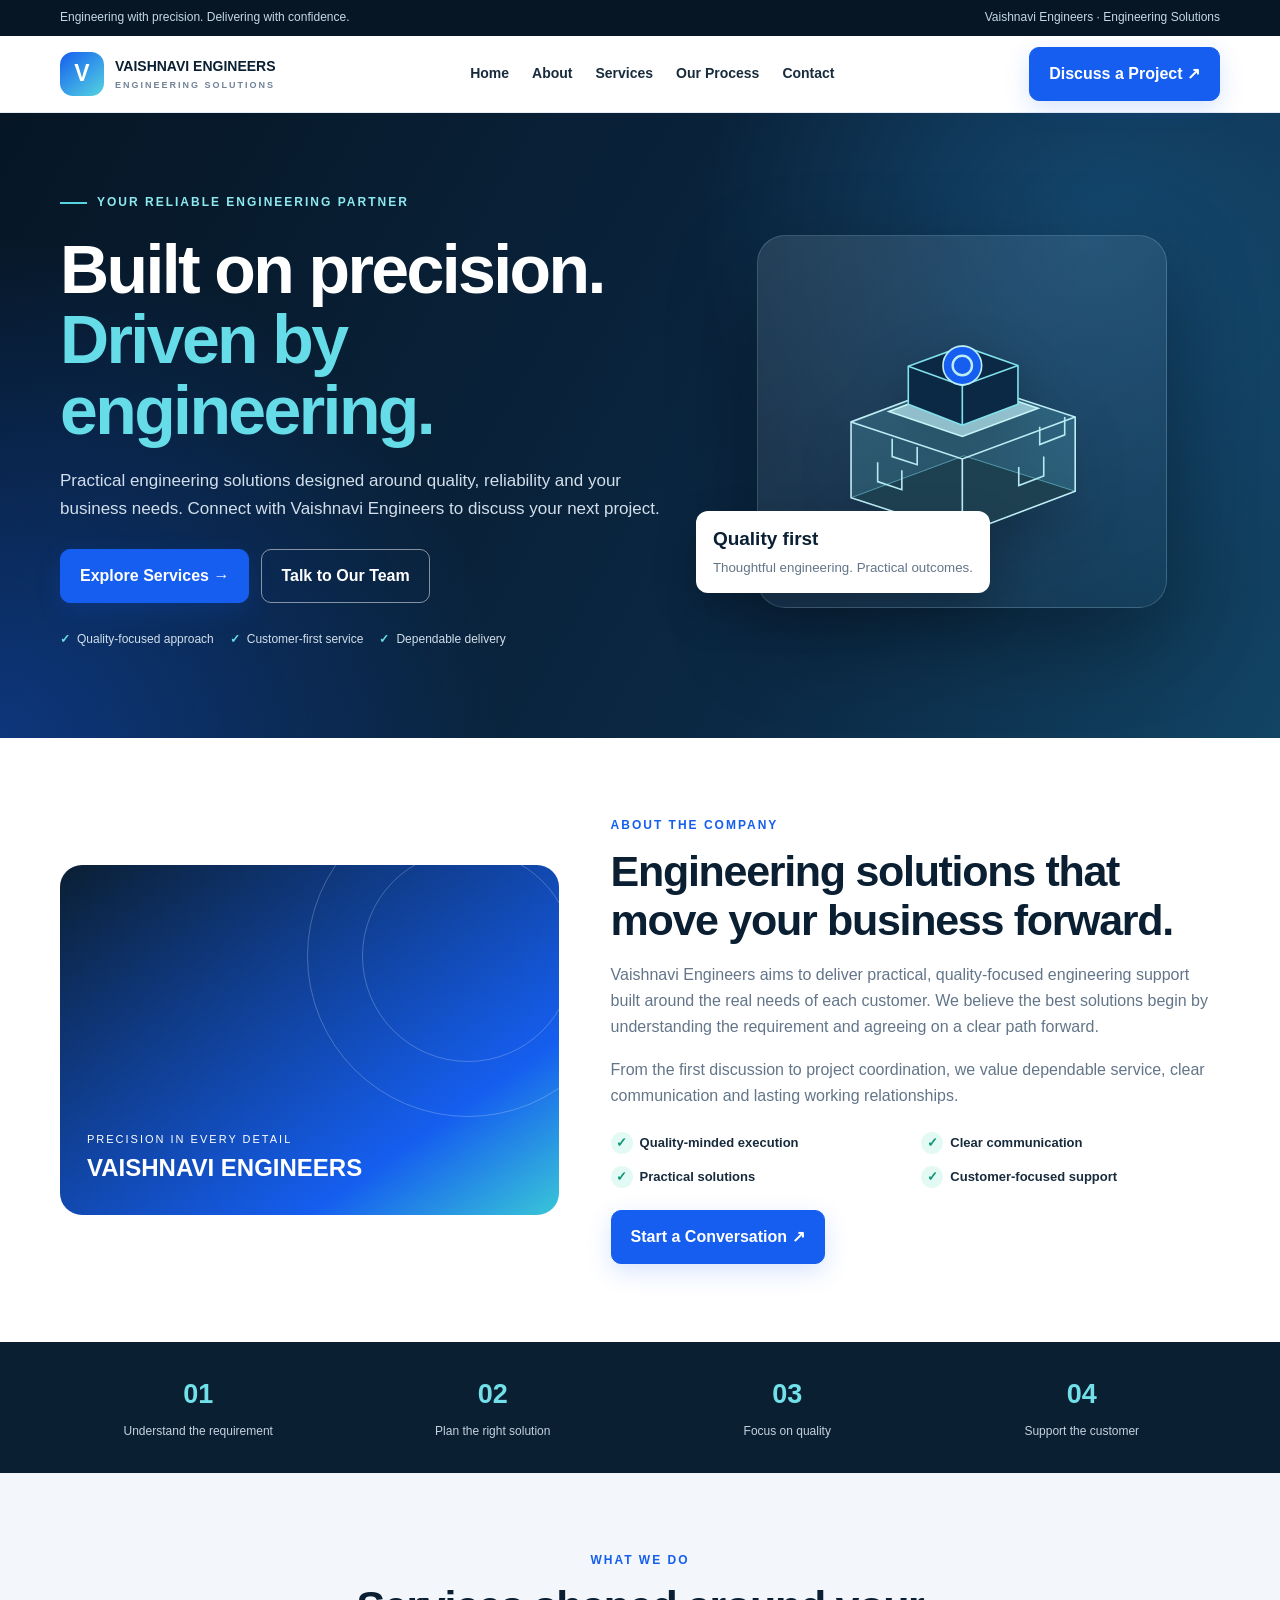
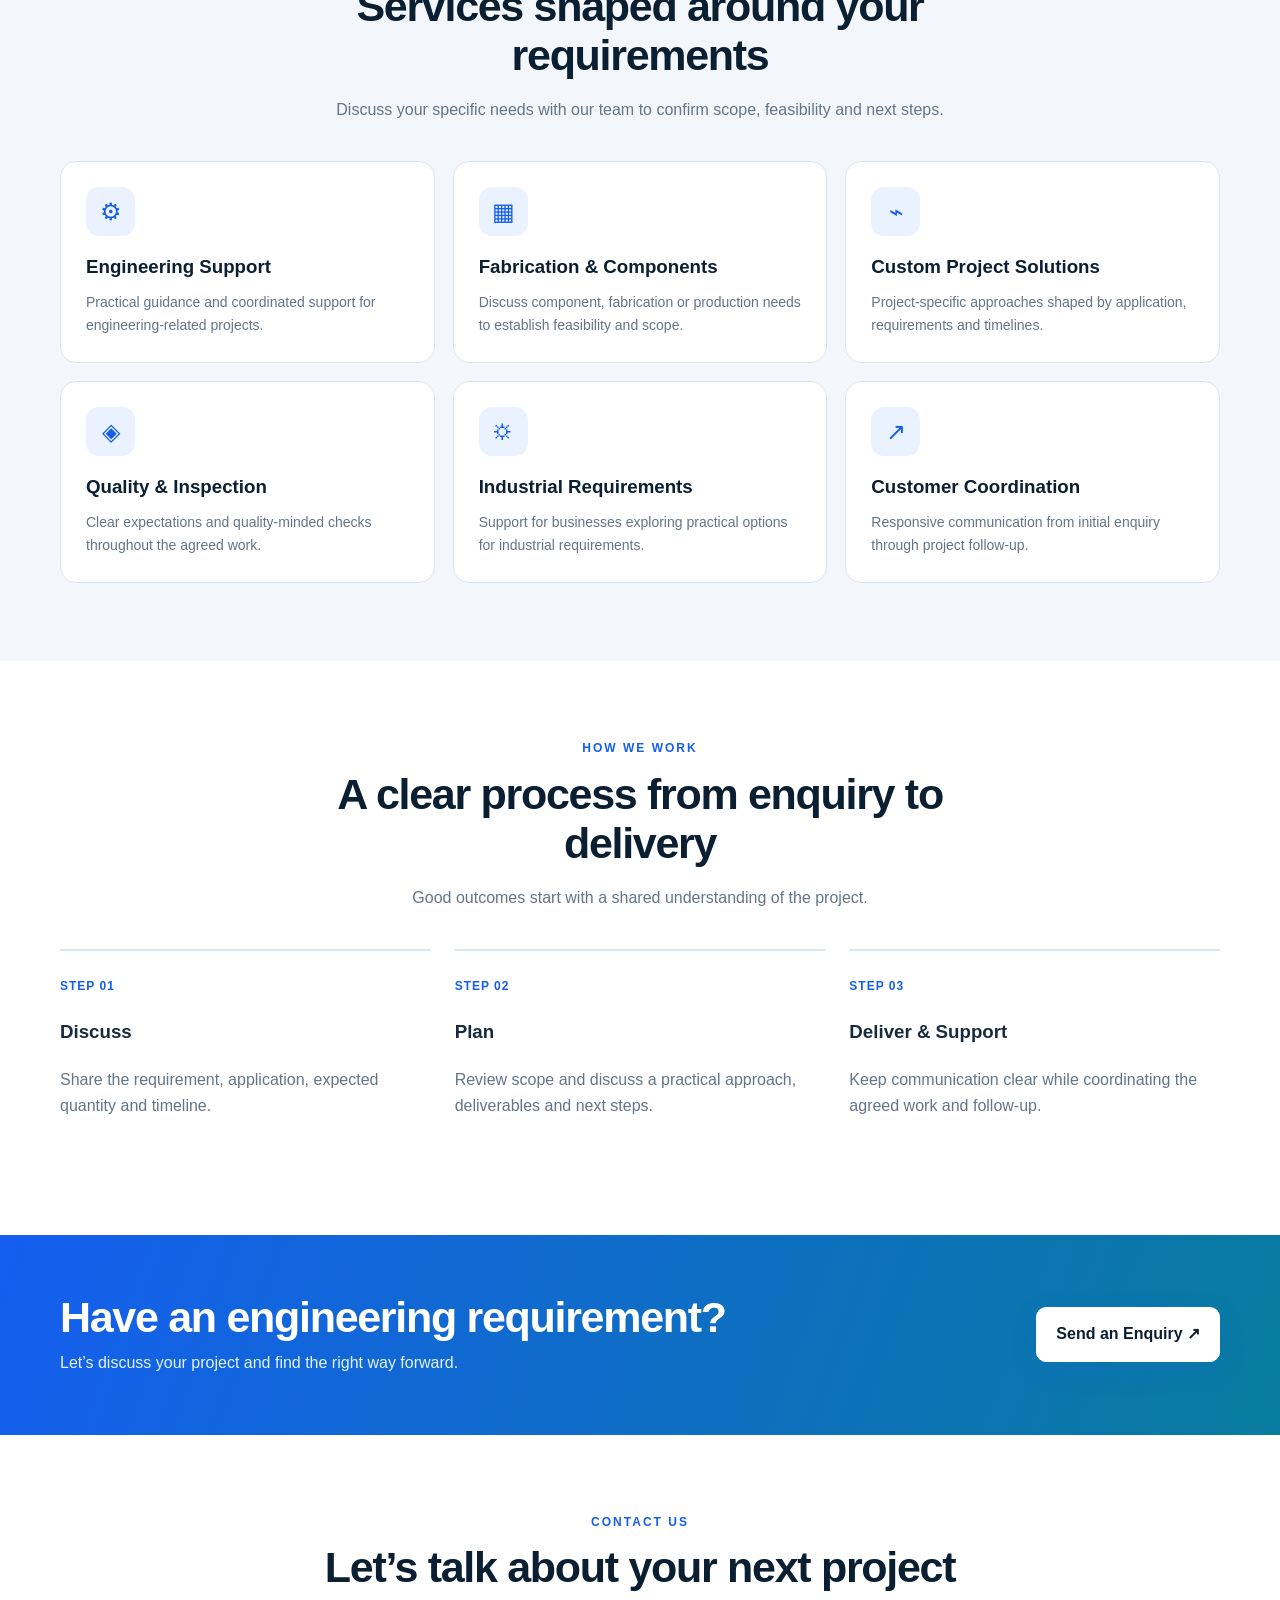
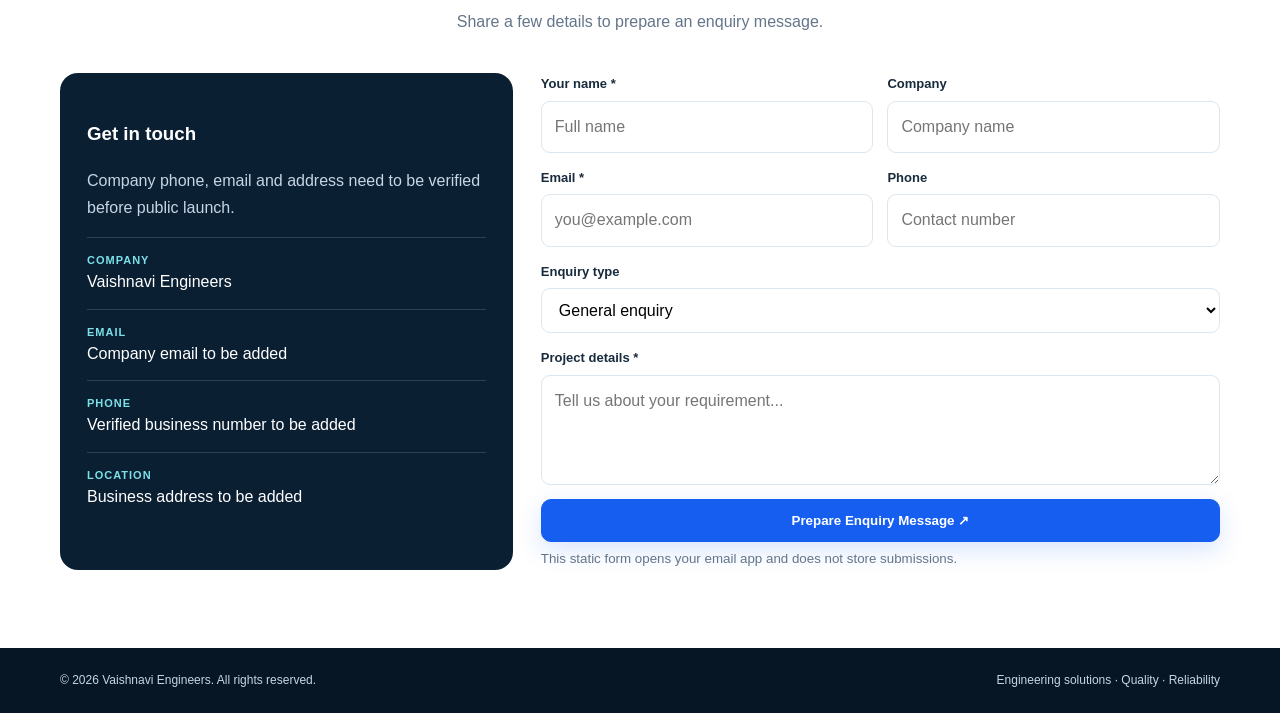
==== index.html @ c996e094 "Build responsive Vaishnavi Engineers website" ====
<!doctype html><html lang="en"><head><meta charset="utf-8"><meta name="viewport" content="width=device-width,initial-scale=1"><meta name="description" content="Vaishnavi Engineers — engineering solutions with a focus on precision, quality and reliability."><meta name="theme-color" content="#0b1f33"><title>Vaishnavi Engineers | Engineering Solutions</title><style>
:root{--navy:#0b1f33;--blue:#155eef;--cyan:#55d5e1;--ink:#182b3d;--muted:#637589;--pale:#f3f7fb;--line:#dce6ef}*{box-sizing:border-box}html{scroll-behavior:smooth}body{margin:0;font-family:Inter,Arial,sans-serif;color:var(--ink);line-height:1.65}a{text-decoration:none;color:inherit}.wrap{width:min(1160px,92%);margin:auto}.top{background:#061625;color:#c7d7e5;font-size:12px;padding:8px 0}.top .wrap,.foot .wrap{display:flex;justify-content:space-between;gap:12px;flex-wrap:wrap}.nav{position:sticky;top:0;z-index:9;background:#ffffffed;backdrop-filter:blur(12px);border-bottom:1px solid #e7edf4}.navin{height:76px;display:flex;align-items:center;justify-content:space-between;gap:18px}.brand{display:flex;align-items:center;gap:11px;font-weight:850;color:var(--navy);font-size:14px}.brand small{display:block;letter-spacing:2px;font-size:9px;color:#728396}.logo{display:grid;place-items:center;width:44px;height:44px;border-radius:13px;color:#fff;font-size:23px;background:linear-gradient(140deg,var(--blue),var(--cyan))}.links{display:flex;gap:23px;font-size:14px;font-weight:700}.links a:hover{color:var(--blue)}.btn{display:inline-flex;align-items:center;justify-content:center;padding:13px 19px;border-radius:10px;background:var(--blue);color:white;font-weight:750;border:1px solid var(--blue);box-shadow:0 8px 24px #155eef2b;cursor:pointer}.btn.ghost{background:transparent;border-color:#ffffff80;box-shadow:none}.btn.white{background:white;color:var(--navy);border-color:white}.menu{display:none;border:0;background:none;font-size:25px}.hero{color:white;background:radial-gradient(circle at 85% 20%,#1b609088,transparent 32%),radial-gradient(circle at 0 100%,#155eef66,transparent 35%),linear-gradient(120deg,#061625,#0b2844 65%,#124464);overflow:hidden}.hg{display:grid;grid-template-columns:1.08fr .92fr;gap:38px;align-items:center;padding:80px 0 88px}.ey{color:#8de8ef;font-size:12px;font-weight:850;letter-spacing:2px;text-transform:uppercase}.ey:before{content:"";display:inline-block;width:27px;height:2px;background:var(--cyan);vertical-align:middle;margin-right:10px}h1{font-size:clamp(40px,5.4vw,68px);line-height:1.04;letter-spacing:-2.6px;margin:21px 0}.hero h1 span{color:#65dce7}.hero p{font-size:17px;color:#d2dfeb;max-width:600px}.actions{display:flex;gap:12px;flex-wrap:wrap;margin-top:26px}.proof{display:flex;gap:16px;flex-wrap:wrap;color:#d2dfeb;font-size:12px;margin-top:27px}.proof span:before{content:"✓";color:#67e1e8;margin-right:7px;font-weight:900}.visual{min-height:365px;display:grid;place-items:center;position:relative}.machine{width:min(410px,100%);aspect-ratio:1.1;border:1px solid #b6e7f333;border-radius:28px;background:linear-gradient(145deg,#ffffff1c,#ffffff05);display:grid;place-items:center;box-shadow:0 30px 90px #0005}.machine svg{width:83%;filter:drop-shadow(0 18px 25px #0004)}.float{position:absolute;bottom:15px;left:-8px;background:white;color:var(--navy);padding:12px 17px;border-radius:12px;box-shadow:0 18px 45px #0003}.float b{font-size:19px;display:block}.float small{color:var(--muted)}.sec{padding:78px 0}.alt{background:var(--pale)}.head{max-width:720px;text-align:center;margin:0 auto 38px}.k{color:var(--blue);font-size:12px;letter-spacing:2px;text-transform:uppercase;font-weight:850}h2{font-size:clamp(29px,4vw,43px);line-height:1.15;letter-spacing:-1.3px;color:var(--navy);margin:11px 0}.muted,.head p{color:var(--muted)}.about{display:grid;grid-template-columns:.9fr 1.1fr;gap:52px;align-items:center}.panel{min-height:350px;border-radius:22px;background:linear-gradient(145deg,#0b1f33,#155eef 75%,#39c6d8);padding:27px;position:relative;overflow:hidden;color:white;display:flex;align-items:end}.panel:before,.panel:after{content:"";position:absolute;border:1px solid #ffffff3b;border-radius:50%;width:320px;height:320px;right:-70px;top:-70px}.panel:after{width:210px;height:210px;right:-15px;top:-15px}.panel div{position:relative;z-index:1;font-size:11px;letter-spacing:2px}.panel strong{display:block;font-size:24px;letter-spacing:0}.checks{display:grid;grid-template-columns:1fr 1fr;gap:12px;margin:22px 0}.checks span{font-size:13px;font-weight:750}.checks span:before{content:"✓";color:#0d9475;background:#e3f9f4;border-radius:50%;display:inline-grid;place-items:center;width:22px;height:22px;margin-right:7px}.stats{background:var(--navy);color:white;padding:30px 0}.statgrid{display:grid;grid-template-columns:repeat(4,1fr);gap:18px;text-align:center}.stat strong{display:block;font-size:27px;color:#72e0e8}.stat span{font-size:12px;color:#c3d2df}.cards{display:grid;grid-template-columns:repeat(3,1fr);gap:18px}.card{padding:25px;background:white;border:1px solid var(--line);border-radius:16px;transition:.2s}.card:hover{transform:translateY(-4px);box-shadow:0 18px 45px #0b1f3310;border-color:#b7d3f8}.icon{width:49px;height:49px;border-radius:13px;background:#eaf2ff;color:var(--blue);display:grid;place-items:center;font-size:24px;margin-bottom:16px}.card h3{color:var(--navy);margin:0 0 8px}.card p{color:var(--muted);font-size:14px;margin:0}.steps{display:grid;grid-template-columns:repeat(3,1fr);gap:24px}.step{padding:21px 0;border-top:2px solid var(--line)}.step b{color:var(--blue);font-size:12px;letter-spacing:1px}.cta{padding:58px 0;background:linear-gradient(110deg,#155eef,#087c9e);color:white}.ctain{display:flex;justify-content:space-between;align-items:center;gap:25px}.ctain h2{color:white;margin:0 0 8px}.ctain p{color:#e0f3ff;margin:0}.contact{display:grid;grid-template-columns:.8fr 1.2fr;gap:28px}.cb{background:var(--navy);color:white;border-radius:18px;padding:27px}.cb p{color:#c6d5e4}.ci{padding:13px 0;border-top:1px solid #ffffff24}.ci b{display:block;color:#7be1e9;font-size:11px;letter-spacing:1px}.form{display:grid;grid-template-columns:1fr 1fr;gap:14px}.field{display:flex;flex-direction:column;gap:6px}.full{grid-column:1/-1}label{font-size:13px;font-weight:750}input,textarea,select{font:inherit;width:100%;padding:12px 13px;border:1px solid var(--line);border-radius:9px;background:white}textarea{min-height:110px;resize:vertical}.foot{background:#061625;color:#c6d5e4;padding:23px 0;font-size:12px}@media(max-width:850px){.links{gap:12px}.navcta{display:none}.hg{grid-template-columns:1fr;gap:10px;padding:60px 0}.visual{min-height:315px}.about,.contact{grid-template-columns:1fr;gap:27px}.cards{grid-template-columns:1fr 1fr}.ctain{align-items:flex-start;flex-direction:column}}@media(max-width:600px){.top .wrap{justify-content:center}.navin{height:68px}.menu{display:block}.links{display:none;position:absolute;top:68px;left:0;right:0;background:white;padding:18px 5%;flex-direction:column;align-items:flex-start;border-bottom:1px solid var(--line)}.links.open{display:flex}.hero h1{letter-spacing:-1.6px}.hero p{font-size:15px}.visual{min-height:275px}.machine{max-width:310px}.float{bottom:0;left:0}.sec{padding:55px 0}.cards,.steps{grid-template-columns:1fr}.statgrid{grid-template-columns:1fr 1fr;row-gap:21px}.checks{grid-template-columns:1fr}.form{grid-template-columns:1fr}.full{grid-column:auto}.panel{min-height:270px}.foot .wrap{flex-direction:column}}
</style></head><body><div class="top"><div class="wrap"><span>Engineering with precision. Delivering with confidence.</span><span>Vaishnavi Engineers · Engineering Solutions</span></div></div><header class="nav"><div class="wrap navin"><a class="brand" href="#home"><span class="logo">V</span><span>VAISHNAVI ENGINEERS<small>ENGINEERING SOLUTIONS</small></span></a><button class="menu" id="menu" aria-label="Open menu">☰</button><nav class="links" id="links"><a href="#home">Home</a><a href="#about">About</a><a href="#services">Services</a><a href="#process">Our Process</a><a href="#contact">Contact</a></nav><a class="btn navcta" href="#contact">Discuss a Project ↗</a></div></header><main><section class="hero" id="home"><div class="wrap hg"><div><div class="ey">Your reliable engineering partner</div><h1>Built on precision.<br><span>Driven by engineering.</span></h1><p>Practical engineering solutions designed around quality, reliability and your business needs. Connect with Vaishnavi Engineers to discuss your next project.</p><div class="actions"><a class="btn" href="#services">Explore Services →</a><a class="btn ghost" href="#contact">Talk to Our Team</a></div><div class="proof"><span>Quality-focused approach</span><span>Customer-first service</span><span>Dependable delivery</span></div></div><div class="visual"><div class="machine"><svg viewBox="0 0 420 360" fill="none" xmlns="http://www.w3.org/2000/svg"><defs><linearGradient id="g" x1="50" y1="20" x2="350" y2="330"><stop stop-color="#78E7F0"/><stop offset="1" stop-color="#155EEF"/></linearGradient></defs><path d="M72 275 210 320 350 267 212 223 72 275Z" fill="#0A1C2F" stroke="#7EDBEA" stroke-opacity=".65"/><path d="M72 275v-94l138-52 140 46v92l-140 53-138-45Z" fill="url(#g)" fill-opacity=".18" stroke="#BDECF4" stroke-width="2"/><path d="m72 181 138 46 140-52M210 227v93" stroke="#BDECF4" stroke-width="2"/><path d="m119 168 91 31 94-35-92-31-93 35Z" fill="#BDECF4" fill-opacity=".7" stroke="#C7F4F7" stroke-width="2"/><path d="M143 159v-47l68-25 68 24v48l-69 26-67-26Z" fill="#0B2944" stroke="#80E2EC" stroke-width="2"/><path d="m143 112 67 24 69-25M210 136v49" stroke="#80E2EC" stroke-width="2"/><circle cx="210" cy="111" r="24" fill="#155EEF" stroke="#BDECF4" stroke-width="2"/><circle cx="210" cy="111" r="12" stroke="#BDECF4" stroke-width="3"/><path d="M105 231v24l30 10v-24m-12-39v22l31 10v-22m126 25v23l31-12v-24m-5-37v22l31-12v-22" stroke="#B5EAF1" stroke-width="2"/></svg></div><div class="float"><b>Quality first</b><small>Thoughtful engineering. Practical outcomes.</small></div></div></div></section><section class="sec" id="about"><div class="wrap about"><div class="panel"><div>PRECISION IN EVERY DETAIL<strong>VAISHNAVI ENGINEERS</strong></div></div><div><div class="k">About the company</div><h2>Engineering solutions that move your business forward.</h2><p class="muted">Vaishnavi Engineers aims to deliver practical, quality-focused engineering support built around the real needs of each customer. We believe the best solutions begin by understanding the requirement and agreeing on a clear path forward.</p><p class="muted">From the first discussion to project coordination, we value dependable service, clear communication and lasting working relationships.</p><div class="checks"><span>Quality-minded execution</span><span>Clear communication</span><span>Practical solutions</span><span>Customer-focused support</span></div><a class="btn" href="#contact">Start a Conversation ↗</a></div></div></section><section class="stats"><div class="wrap statgrid"><div class="stat"><strong>01</strong><span>Understand the requirement</span></div><div class="stat"><strong>02</strong><span>Plan the right solution</span></div><div class="stat"><strong>03</strong><span>Focus on quality</span></div><div class="stat"><strong>04</strong><span>Support the customer</span></div></div></section><section class="sec alt" id="services"><div class="wrap"><div class="head"><div class="k">What we do</div><h2>Services shaped around your requirements</h2><p>Discuss your specific needs with our team to confirm scope, feasibility and next steps.</p></div><div class="cards"><article class="card"><div class="icon">⚙</div><h3>Engineering Support</h3><p>Practical guidance and coordinated support for engineering-related projects.</p></article><article class="card"><div class="icon">▦</div><h3>Fabrication & Components</h3><p>Discuss component, fabrication or production needs to establish feasibility and scope.</p></article><article class="card"><div class="icon">⌁</div><h3>Custom Project Solutions</h3><p>Project-specific approaches shaped by application, requirements and timelines.</p></article><article class="card"><div class="icon">◈</div><h3>Quality & Inspection</h3><p>Clear expectations and quality-minded checks throughout the agreed work.</p></article><article class="card"><div class="icon">⛭</div><h3>Industrial Requirements</h3><p>Support for businesses exploring practical options for industrial requirements.</p></article><article class="card"><div class="icon">↗</div><h3>Customer Coordination</h3><p>Responsive communication from initial enquiry through project follow-up.</p></article></div></div></section><section class="sec" id="process"><div class="wrap"><div class="head"><div class="k">How we work</div><h2>A clear process from enquiry to delivery</h2><p class="muted">Good outcomes start with a shared understanding of the project.</p></div><div class="steps"><div class="step"><b>STEP 01</b><h3>Discuss</h3><p class="muted">Share the requirement, application, expected quantity and timeline.</p></div><div class="step"><b>STEP 02</b><h3>Plan</h3><p class="muted">Review scope and discuss a practical approach, deliverables and next steps.</p></div><div class="step"><b>STEP 03</b><h3>Deliver & Support</h3><p class="muted">Keep communication clear while coordinating the agreed work and follow-up.</p></div></div></div></section><section class="cta"><div class="wrap ctain"><div><h2>Have an engineering requirement?</h2><p>Let’s discuss your project and find the right way forward.</p></div><a class="btn white" href="#contact">Send an Enquiry ↗</a></div></section><section class="sec" id="contact"><div class="wrap"><div class="head"><div class="k">Contact us</div><h2>Let’s talk about your next project</h2><p>Share a few details to prepare an enquiry message.</p></div><div class="contact"><div class="cb"><h3>Get in touch</h3><p>Company phone, email and address need to be verified before public launch.</p><div class="ci"><b>COMPANY</b>Vaishnavi Engineers</div><div class="ci"><b>EMAIL</b>Company email to be added</div><div class="ci"><b>PHONE</b>Verified business number to be added</div><div class="ci"><b>LOCATION</b>Business address to be added</div></div><form class="form" id="form"><div class="field"><label for="name">Your name *</label><input id="name" name="name" required placeholder="Full name"></div><div class="field"><label for="company">Company</label><input id="company" name="company" placeholder="Company name"></div><div class="field"><label for="email">Email *</label><input id="email" name="email" type="email" required placeholder="you@example.com"></div><div class="field"><label for="phone">Phone</label><input id="phone" name="phone" type="tel" placeholder="Contact number"></div><div class="field full"><label for="service">Enquiry type</label><select id="service" name="service"><option>General enquiry</option><option>Engineering support</option><option>Fabrication or components</option><option>Custom project</option><option>Other requirement</option></select></div><div class="field full"><label for="message">Project details *</label><textarea id="message" name="message" required placeholder="Tell us about your requirement..."></textarea></div><div class="field full"><button class="btn" type="submit">Prepare Enquiry Message ↗</button><small class="muted">This static form opens your email app and does not store submissions.</small></div></form></div></div></section></main><footer class="foot"><div class="wrap"><span>© <span id="year"></span> Vaishnavi Engineers. All rights reserved.</span><span>Engineering solutions · Quality · Reliability</span></div></footer><script>const m=document.getElementById('menu'),l=document.getElementById('links');m.onclick=()=>l.classList.toggle('open');l.querySelectorAll('a').forEach(a=>a.onclick=()=>l.classList.remove('open'));document.getElementById('year').textContent=new Date().getFullYear();document.getElementById('form').onsubmit=e=>{e.preventDefault();const d=new FormData(e.target),s=encodeURIComponent('Website enquiry - Vaishnavi Engineers'),b=encodeURIComponent('Name: '+d.get('name')+'\nCompany: '+(d.get('company')||'Not provided')+'\nEmail: '+d.get('email')+'\nPhone: '+(d.get('phone')||'Not provided')+'\nEnquiry: '+d.get('service')+'\n\nDetails:\n'+d.get('message'));location.href='mailto:?subject='+s+'&body='+b};</script></body></html>
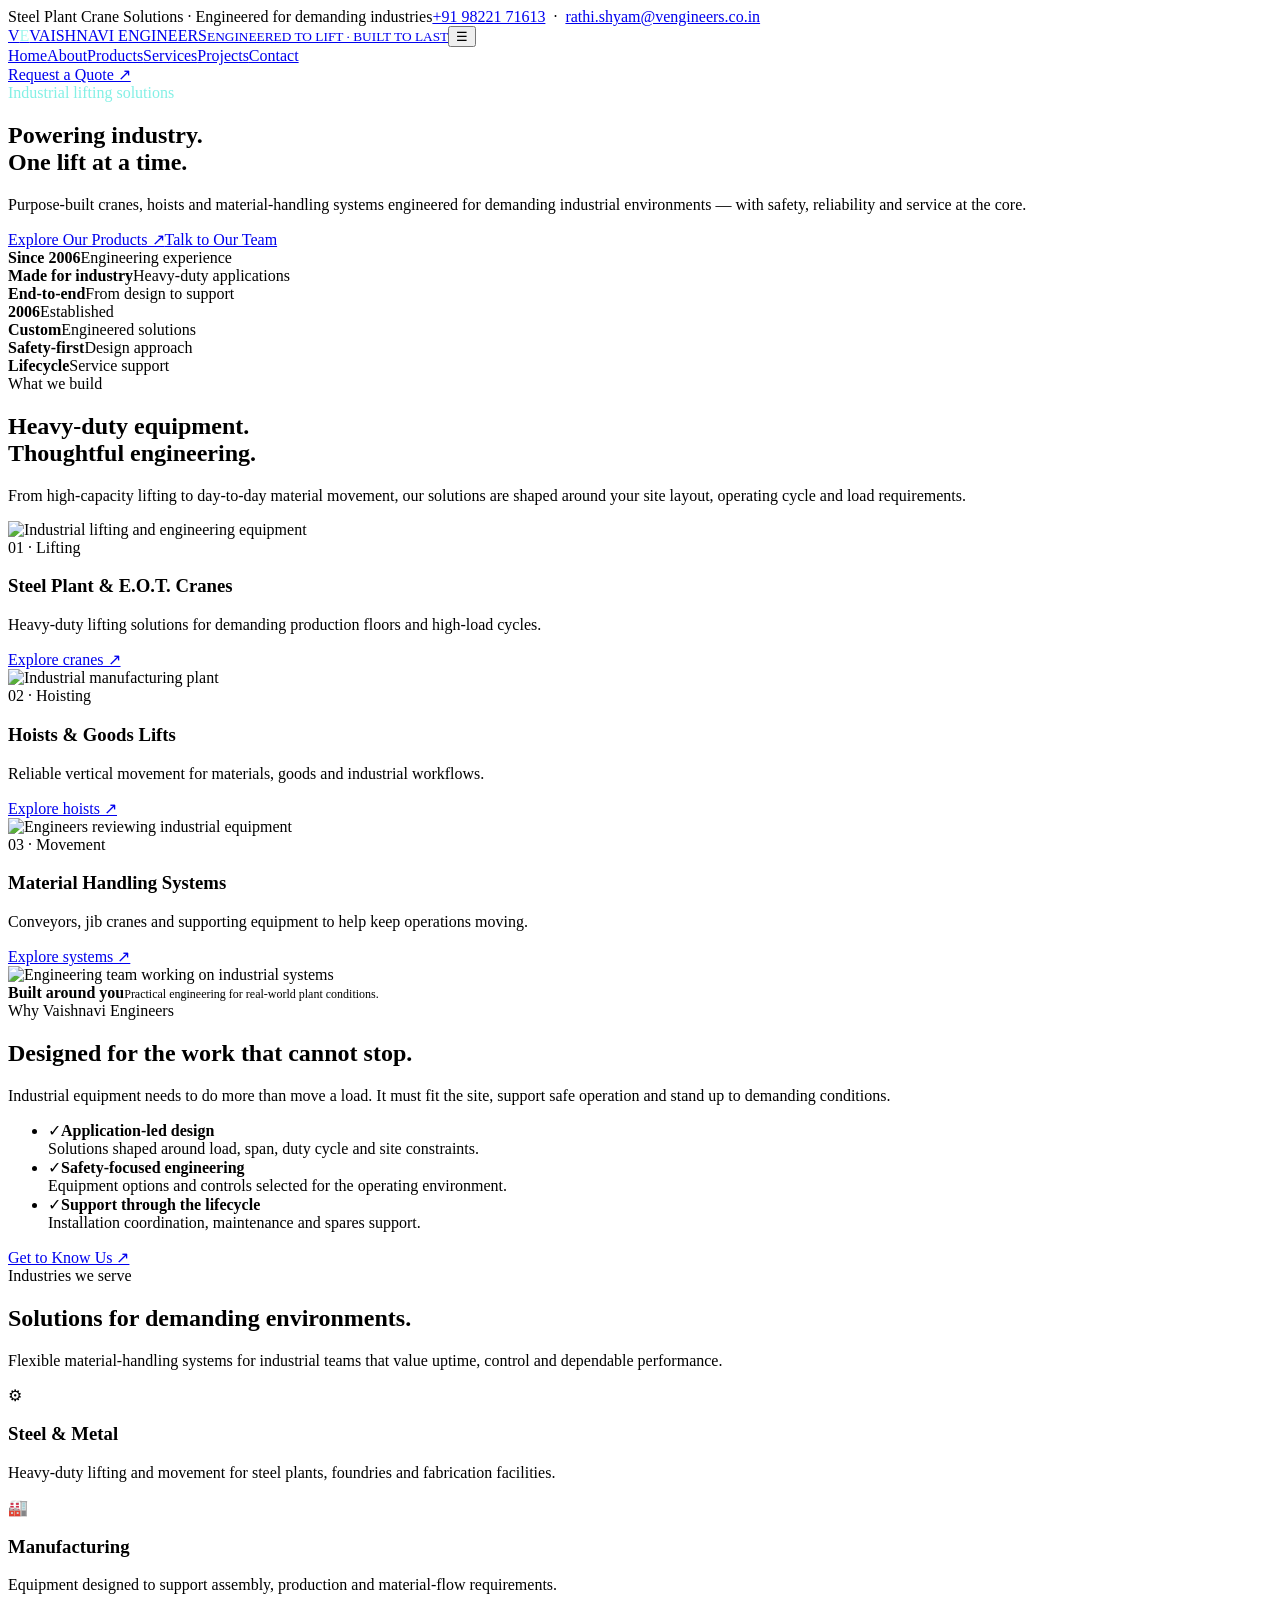
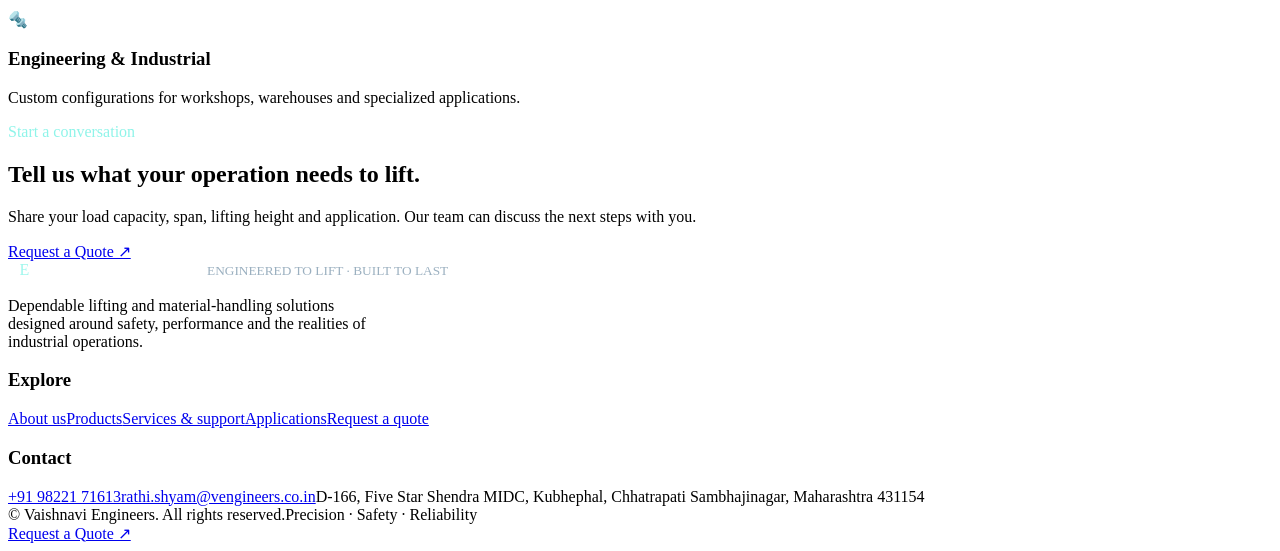
==== commit f00f56ff: "Build responsive static multi-page Vaishnavi Engineers website" ====
--- a/index.html
+++ b/index.html
@@ -1,3 +1 @@
-<!doctype html><html lang="en"><head><meta charset="utf-8"><meta name="viewport" content="width=device-width,initial-scale=1"><meta name="description" content="Vaishnavi Engineers — engineering solutions with a focus on precision, quality and reliability."><meta name="theme-color" content="#0b1f33"><title>Vaishnavi Engineers | Engineering Solutions</title><style>
-:root{--navy:#0b1f33;--blue:#155eef;--cyan:#55d5e1;--ink:#182b3d;--muted:#637589;--pale:#f3f7fb;--line:#dce6ef}*{box-sizing:border-box}html{scroll-behavior:smooth}body{margin:0;font-family:Inter,Arial,sans-serif;color:var(--ink);line-height:1.65}a{text-decoration:none;color:inherit}.wrap{width:min(1160px,92%);margin:auto}.top{background:#061625;color:#c7d7e5;font-size:12px;padding:8px 0}.top .wrap,.foot .wrap{display:flex;justify-content:space-between;gap:12px;flex-wrap:wrap}.nav{position:sticky;top:0;z-index:9;background:#ffffffed;backdrop-filter:blur(12px);border-bottom:1px solid #e7edf4}.navin{height:76px;display:flex;align-items:center;justify-content:space-between;gap:18px}.brand{display:flex;align-items:center;gap:11px;font-weight:850;color:var(--navy);font-size:14px}.brand small{display:block;letter-spacing:2px;font-size:9px;color:#728396}.logo{display:grid;place-items:center;width:44px;height:44px;border-radius:13px;color:#fff;font-size:23px;background:linear-gradient(140deg,var(--blue),var(--cyan))}.links{display:flex;gap:23px;font-size:14px;font-weight:700}.links a:hover{color:var(--blue)}.btn{display:inline-flex;align-items:center;justify-content:center;padding:13px 19px;border-radius:10px;background:var(--blue);color:white;font-weight:750;border:1px solid var(--blue);box-shadow:0 8px 24px #155eef2b;cursor:pointer}.btn.ghost{background:transparent;border-color:#ffffff80;box-shadow:none}.btn.white{background:white;color:var(--navy);border-color:white}.menu{display:none;border:0;background:none;font-size:25px}.hero{color:white;background:radial-gradient(circle at 85% 20%,#1b609088,transparent 32%),radial-gradient(circle at 0 100%,#155eef66,transparent 35%),linear-gradient(120deg,#061625,#0b2844 65%,#124464);overflow:hidden}.hg{display:grid;grid-template-columns:1.08fr .92fr;gap:38px;align-items:center;padding:80px 0 88px}.ey{color:#8de8ef;font-size:12px;font-weight:850;letter-spacing:2px;text-transform:uppercase}.ey:before{content:"";display:inline-block;width:27px;height:2px;background:var(--cyan);vertical-align:middle;margin-right:10px}h1{font-size:clamp(40px,5.4vw,68px);line-height:1.04;letter-spacing:-2.6px;margin:21px 0}.hero h1 span{color:#65dce7}.hero p{font-size:17px;color:#d2dfeb;max-width:600px}.actions{display:flex;gap:12px;flex-wrap:wrap;margin-top:26px}.proof{display:flex;gap:16px;flex-wrap:wrap;color:#d2dfeb;font-size:12px;margin-top:27px}.proof span:before{content:"✓";color:#67e1e8;margin-right:7px;font-weight:900}.visual{min-height:365px;display:grid;place-items:center;position:relative}.machine{width:min(410px,100%);aspect-ratio:1.1;border:1px solid #b6e7f333;border-radius:28px;background:linear-gradient(145deg,#ffffff1c,#ffffff05);display:grid;place-items:center;box-shadow:0 30px 90px #0005}.machine svg{width:83%;filter:drop-shadow(0 18px 25px #0004)}.float{position:absolute;bottom:15px;left:-8px;background:white;color:var(--navy);padding:12px 17px;border-radius:12px;box-shadow:0 18px 45px #0003}.float b{font-size:19px;display:block}.float small{color:var(--muted)}.sec{padding:78px 0}.alt{background:var(--pale)}.head{max-width:720px;text-align:center;margin:0 auto 38px}.k{color:var(--blue);font-size:12px;letter-spacing:2px;text-transform:uppercase;font-weight:850}h2{font-size:clamp(29px,4vw,43px);line-height:1.15;letter-spacing:-1.3px;color:var(--navy);margin:11px 0}.muted,.head p{color:var(--muted)}.about{display:grid;grid-template-columns:.9fr 1.1fr;gap:52px;align-items:center}.panel{min-height:350px;border-radius:22px;background:linear-gradient(145deg,#0b1f33,#155eef 75%,#39c6d8);padding:27px;position:relative;overflow:hidden;color:white;display:flex;align-items:end}.panel:before,.panel:after{content:"";position:absolute;border:1px solid #ffffff3b;border-radius:50%;width:320px;height:320px;right:-70px;top:-70px}.panel:after{width:210px;height:210px;right:-15px;top:-15px}.panel div{position:relative;z-index:1;font-size:11px;letter-spacing:2px}.panel strong{display:block;font-size:24px;letter-spacing:0}.checks{display:grid;grid-template-columns:1fr 1fr;gap:12px;margin:22px 0}.checks span{font-size:13px;font-weight:750}.checks span:before{content:"✓";color:#0d9475;background:#e3f9f4;border-radius:50%;display:inline-grid;place-items:center;width:22px;height:22px;margin-right:7px}.stats{background:var(--navy);color:white;padding:30px 0}.statgrid{display:grid;grid-template-columns:repeat(4,1fr);gap:18px;text-align:center}.stat strong{display:block;font-size:27px;color:#72e0e8}.stat span{font-size:12px;color:#c3d2df}.cards{display:grid;grid-template-columns:repeat(3,1fr);gap:18px}.card{padding:25px;background:white;border:1px solid var(--line);border-radius:16px;transition:.2s}.card:hover{transform:translateY(-4px);box-shadow:0 18px 45px #0b1f3310;border-color:#b7d3f8}.icon{width:49px;height:49px;border-radius:13px;background:#eaf2ff;color:var(--blue);display:grid;place-items:center;font-size:24px;margin-bottom:16px}.card h3{color:var(--navy);margin:0 0 8px}.card p{color:var(--muted);font-size:14px;margin:0}.steps{display:grid;grid-template-columns:repeat(3,1fr);gap:24px}.step{padding:21px 0;border-top:2px solid var(--line)}.step b{color:var(--blue);font-size:12px;letter-spacing:1px}.cta{padding:58px 0;background:linear-gradient(110deg,#155eef,#087c9e);color:white}.ctain{display:flex;justify-content:space-between;align-items:center;gap:25px}.ctain h2{color:white;margin:0 0 8px}.ctain p{color:#e0f3ff;margin:0}.contact{display:grid;grid-template-columns:.8fr 1.2fr;gap:28px}.cb{background:var(--navy);color:white;border-radius:18px;padding:27px}.cb p{color:#c6d5e4}.ci{padding:13px 0;border-top:1px solid #ffffff24}.ci b{display:block;color:#7be1e9;font-size:11px;letter-spacing:1px}.form{display:grid;grid-template-columns:1fr 1fr;gap:14px}.field{display:flex;flex-direction:column;gap:6px}.full{grid-column:1/-1}label{font-size:13px;font-weight:750}input,textarea,select{font:inherit;width:100%;padding:12px 13px;border:1px solid var(--line);border-radius:9px;background:white}textarea{min-height:110px;resize:vertical}.foot{background:#061625;color:#c6d5e4;padding:23px 0;font-size:12px}@media(max-width:850px){.links{gap:12px}.navcta{display:none}.hg{grid-template-columns:1fr;gap:10px;padding:60px 0}.visual{min-height:315px}.about,.contact{grid-template-columns:1fr;gap:27px}.cards{grid-template-columns:1fr 1fr}.ctain{align-items:flex-start;flex-direction:column}}@media(max-width:600px){.top .wrap{justify-content:center}.navin{height:68px}.menu{display:block}.links{display:none;position:absolute;top:68px;left:0;right:0;background:white;padding:18px 5%;flex-direction:column;align-items:flex-start;border-bottom:1px solid var(--line)}.links.open{display:flex}.hero h1{letter-spacing:-1.6px}.hero p{font-size:15px}.visual{min-height:275px}.machine{max-width:310px}.float{bottom:0;left:0}.sec{padding:55px 0}.cards,.steps{grid-template-columns:1fr}.statgrid{grid-template-columns:1fr 1fr;row-gap:21px}.checks{grid-template-columns:1fr}.form{grid-template-columns:1fr}.full{grid-column:auto}.panel{min-height:270px}.foot .wrap{flex-direction:column}}
-</style></head><body><div class="top"><div class="wrap"><span>Engineering with precision. Delivering with confidence.</span><span>Vaishnavi Engineers · Engineering Solutions</span></div></div><header class="nav"><div class="wrap navin"><a class="brand" href="#home"><span class="logo">V</span><span>VAISHNAVI ENGINEERS<small>ENGINEERING SOLUTIONS</small></span></a><button class="menu" id="menu" aria-label="Open menu">☰</button><nav class="links" id="links"><a href="#home">Home</a><a href="#about">About</a><a href="#services">Services</a><a href="#process">Our Process</a><a href="#contact">Contact</a></nav><a class="btn navcta" href="#contact">Discuss a Project ↗</a></div></header><main><section class="hero" id="home"><div class="wrap hg"><div><div class="ey">Your reliable engineering partner</div><h1>Built on precision.<br><span>Driven by engineering.</span></h1><p>Practical engineering solutions designed around quality, reliability and your business needs. Connect with Vaishnavi Engineers to discuss your next project.</p><div class="actions"><a class="btn" href="#services">Explore Services →</a><a class="btn ghost" href="#contact">Talk to Our Team</a></div><div class="proof"><span>Quality-focused approach</span><span>Customer-first service</span><span>Dependable delivery</span></div></div><div class="visual"><div class="machine"><svg viewBox="0 0 420 360" fill="none" xmlns="http://www.w3.org/2000/svg"><defs><linearGradient id="g" x1="50" y1="20" x2="350" y2="330"><stop stop-color="#78E7F0"/><stop offset="1" stop-color="#155EEF"/></linearGradient></defs><path d="M72 275 210 320 350 267 212 223 72 275Z" fill="#0A1C2F" stroke="#7EDBEA" stroke-opacity=".65"/><path d="M72 275v-94l138-52 140 46v92l-140 53-138-45Z" fill="url(#g)" fill-opacity=".18" stroke="#BDECF4" stroke-width="2"/><path d="m72 181 138 46 140-52M210 227v93" stroke="#BDECF4" stroke-width="2"/><path d="m119 168 91 31 94-35-92-31-93 35Z" fill="#BDECF4" fill-opacity=".7" stroke="#C7F4F7" stroke-width="2"/><path d="M143 159v-47l68-25 68 24v48l-69 26-67-26Z" fill="#0B2944" stroke="#80E2EC" stroke-width="2"/><path d="m143 112 67 24 69-25M210 136v49" stroke="#80E2EC" stroke-width="2"/><circle cx="210" cy="111" r="24" fill="#155EEF" stroke="#BDECF4" stroke-width="2"/><circle cx="210" cy="111" r="12" stroke="#BDECF4" stroke-width="3"/><path d="M105 231v24l30 10v-24m-12-39v22l31 10v-22m126 25v23l31-12v-24m-5-37v22l31-12v-22" stroke="#B5EAF1" stroke-width="2"/></svg></div><div class="float"><b>Quality first</b><small>Thoughtful engineering. Practical outcomes.</small></div></div></div></section><section class="sec" id="about"><div class="wrap about"><div class="panel"><div>PRECISION IN EVERY DETAIL<strong>VAISHNAVI ENGINEERS</strong></div></div><div><div class="k">About the company</div><h2>Engineering solutions that move your business forward.</h2><p class="muted">Vaishnavi Engineers aims to deliver practical, quality-focused engineering support built around the real needs of each customer. We believe the best solutions begin by understanding the requirement and agreeing on a clear path forward.</p><p class="muted">From the first discussion to project coordination, we value dependable service, clear communication and lasting working relationships.</p><div class="checks"><span>Quality-minded execution</span><span>Clear communication</span><span>Practical solutions</span><span>Customer-focused support</span></div><a class="btn" href="#contact">Start a Conversation ↗</a></div></div></section><section class="stats"><div class="wrap statgrid"><div class="stat"><strong>01</strong><span>Understand the requirement</span></div><div class="stat"><strong>02</strong><span>Plan the right solution</span></div><div class="stat"><strong>03</strong><span>Focus on quality</span></div><div class="stat"><strong>04</strong><span>Support the customer</span></div></div></section><section class="sec alt" id="services"><div class="wrap"><div class="head"><div class="k">What we do</div><h2>Services shaped around your requirements</h2><p>Discuss your specific needs with our team to confirm scope, feasibility and next steps.</p></div><div class="cards"><article class="card"><div class="icon">⚙</div><h3>Engineering Support</h3><p>Practical guidance and coordinated support for engineering-related projects.</p></article><article class="card"><div class="icon">▦</div><h3>Fabrication & Components</h3><p>Discuss component, fabrication or production needs to establish feasibility and scope.</p></article><article class="card"><div class="icon">⌁</div><h3>Custom Project Solutions</h3><p>Project-specific approaches shaped by application, requirements and timelines.</p></article><article class="card"><div class="icon">◈</div><h3>Quality & Inspection</h3><p>Clear expectations and quality-minded checks throughout the agreed work.</p></article><article class="card"><div class="icon">⛭</div><h3>Industrial Requirements</h3><p>Support for businesses exploring practical options for industrial requirements.</p></article><article class="card"><div class="icon">↗</div><h3>Customer Coordination</h3><p>Responsive communication from initial enquiry through project follow-up.</p></article></div></div></section><section class="sec" id="process"><div class="wrap"><div class="head"><div class="k">How we work</div><h2>A clear process from enquiry to delivery</h2><p class="muted">Good outcomes start with a shared understanding of the project.</p></div><div class="steps"><div class="step"><b>STEP 01</b><h3>Discuss</h3><p class="muted">Share the requirement, application, expected quantity and timeline.</p></div><div class="step"><b>STEP 02</b><h3>Plan</h3><p class="muted">Review scope and discuss a practical approach, deliverables and next steps.</p></div><div class="step"><b>STEP 03</b><h3>Deliver & Support</h3><p class="muted">Keep communication clear while coordinating the agreed work and follow-up.</p></div></div></div></section><section class="cta"><div class="wrap ctain"><div><h2>Have an engineering requirement?</h2><p>Let’s discuss your project and find the right way forward.</p></div><a class="btn white" href="#contact">Send an Enquiry ↗</a></div></section><section class="sec" id="contact"><div class="wrap"><div class="head"><div class="k">Contact us</div><h2>Let’s talk about your next project</h2><p>Share a few details to prepare an enquiry message.</p></div><div class="contact"><div class="cb"><h3>Get in touch</h3><p>Company phone, email and address need to be verified before public launch.</p><div class="ci"><b>COMPANY</b>Vaishnavi Engineers</div><div class="ci"><b>EMAIL</b>Company email to be added</div><div class="ci"><b>PHONE</b>Verified business number to be added</div><div class="ci"><b>LOCATION</b>Business address to be added</div></div><form class="form" id="form"><div class="field"><label for="name">Your name *</label><input id="name" name="name" required placeholder="Full name"></div><div class="field"><label for="company">Company</label><input id="company" name="company" placeholder="Company name"></div><div class="field"><label for="email">Email *</label><input id="email" name="email" type="email" required placeholder="you@example.com"></div><div class="field"><label for="phone">Phone</label><input id="phone" name="phone" type="tel" placeholder="Contact number"></div><div class="field full"><label for="service">Enquiry type</label><select id="service" name="service"><option>General enquiry</option><option>Engineering support</option><option>Fabrication or components</option><option>Custom project</option><option>Other requirement</option></select></div><div class="field full"><label for="message">Project details *</label><textarea id="message" name="message" required placeholder="Tell us about your requirement..."></textarea></div><div class="field full"><button class="btn" type="submit">Prepare Enquiry Message ↗</button><small class="muted">This static form opens your email app and does not store submissions.</small></div></form></div></div></section></main><footer class="foot"><div class="wrap"><span>© <span id="year"></span> Vaishnavi Engineers. All rights reserved.</span><span>Engineering solutions · Quality · Reliability</span></div></footer><script>const m=document.getElementById('menu'),l=document.getElementById('links');m.onclick=()=>l.classList.toggle('open');l.querySelectorAll('a').forEach(a=>a.onclick=()=>l.classList.remove('open'));document.getElementById('year').textContent=new Date().getFullYear();document.getElementById('form').onsubmit=e=>{e.preventDefault();const d=new FormData(e.target),s=encodeURIComponent('Website enquiry - Vaishnavi Engineers'),b=encodeURIComponent('Name: '+d.get('name')+'\nCompany: '+(d.get('company')||'Not provided')+'\nEmail: '+d.get('email')+'\nPhone: '+(d.get('phone')||'Not provided')+'\nEnquiry: '+d.get('service')+'\n\nDetails:\n'+d.get('message'));location.href='mailto:?subject='+s+'&body='+b};</script></body></html>+<!doctype html><html lang="en"><head><meta charset="utf-8"><meta name="viewport" content="width=device-width,initial-scale=1"><meta name="description" content="Vaishnavi Engineers delivers engineered crane, hoist and material-handling solutions for steel plants and demanding industrial environments."><meta name="theme-color" content="#071b2d"><title>Steel Plant Crane Solutions | Vaishnavi Engineers</title><link rel="preconnect" href="https://fonts.googleapis.com"><link rel="stylesheet" href="style.css"></head><body><div class="topbar"><div class="wrap topinner"><span>Steel Plant Crane Solutions · Engineered for demanding industries</span><span><a href="tel:+919822171613">+91 98221 71613</a> &nbsp;·&nbsp; <a href="mailto:rathi.shyam@vengineers.co.in">rathi.shyam@vengineers.co.in</a></span></div></div><header class="navbar"><div class="wrap navinner"><a class="brand" href="index.html"><span class="brandmark">V<span style="color:#9ff7ed">E</span></span><span>VAISHNAVI ENGINEERS<small>ENGINEERED TO LIFT · BUILT TO LAST</small></span></a><button class="navtoggle" aria-label="Toggle navigation" aria-expanded="false">☰</button><nav class="navlinks"><a href="index.html">Home</a><a href="about.html">About</a><a href="products.html">Products</a><a href="services.html">Services</a><a href="projects.html">Projects</a><a href="contact.html">Contact</a></nav><a class="btn navcta" href="contact.html">Request a Quote ↗</a></div></header><main><section class="hero"><div class="wrap"><div class="heroContent"><span class="eyebrow" style="color:#83f0e5">Industrial lifting solutions</span><h1>Powering industry.<br><span>One lift at a time.</span></h1><p class="lead">Purpose-built cranes, hoists and material-handling systems engineered for demanding industrial environments — with safety, reliability and service at the core.</p><div class="heroActions"><a class="btn" href="products.html">Explore Our Products ↗</a><a class="btn outline" href="contact.html">Talk to Our Team</a></div><div class="heroProof"><div><strong>Since 2006</strong>Engineering experience</div><div><strong>Made for industry</strong>Heavy-duty applications</div><div><strong>End-to-end</strong>From design to support</div></div></div></div></section><div class="wrap"><div class="stats reveal"><div class="stat"><strong>2006</strong><span>Established</span></div><div class="stat"><strong>Custom</strong><span>Engineered solutions</span></div><div class="stat"><strong>Safety-first</strong><span>Design approach</span></div><div class="stat"><strong>Lifecycle</strong><span>Service support</span></div></div></div><section class="section"><div class="wrap"><div class="sectionhead reveal"><span class="eyebrow">What we build</span><h2>Heavy-duty equipment.<br>Thoughtful engineering.</h2><p>From high-capacity lifting to day-to-day material movement, our solutions are shaped around your site layout, operating cycle and load requirements.</p></div><div class="grid three"><article class="card reveal"><div class="productimage"><img src="https://images.unsplash.com/photo-1581092921461-eab62e97a780?auto=format&fit=crop&w=900&q=80" alt="Industrial lifting and engineering equipment" loading="lazy"></div><div class="cardbody"><div class="tag">01 · Lifting</div><h3>Steel Plant & E.O.T. Cranes</h3><p>Heavy-duty lifting solutions for demanding production floors and high-load cycles.</p><a class="textlink" href="products.html">Explore cranes ↗</a></div></article><article class="card reveal"><div class="productimage"><img src="https://images.unsplash.com/photo-1567789884554-0b844b597180?auto=format&fit=crop&w=900&q=80" alt="Industrial manufacturing plant" loading="lazy"></div><div class="cardbody"><div class="tag">02 · Hoisting</div><h3>Hoists & Goods Lifts</h3><p>Reliable vertical movement for materials, goods and industrial workflows.</p><a class="textlink" href="products.html">Explore hoists ↗</a></div></article><article class="card reveal"><div class="productimage"><img src="https://images.unsplash.com/photo-1581092160607-ee22621dd758?auto=format&fit=crop&w=900&q=80" alt="Engineers reviewing industrial equipment" loading="lazy"></div><div class="cardbody"><div class="tag">03 · Movement</div><h3>Material Handling Systems</h3><p>Conveyors, jib cranes and supporting equipment to help keep operations moving.</p><a class="textlink" href="products.html">Explore systems ↗</a></div></article></div></div></section><section class="section soft"><div class="wrap split"><div class="visual reveal"><img src="https://images.unsplash.com/photo-1581092160562-40aa08e78837?auto=format&fit=crop&w=1100&q=85" alt="Engineering team working on industrial systems" loading="lazy"><div class="floatnote"><strong>Built around you</strong><span class="muted" style="font-size:12px">Practical engineering for real-world plant conditions.</span></div></div><div class="reveal"><span class="eyebrow">Why Vaishnavi Engineers</span><h2>Designed for the work that cannot stop.</h2><p class="muted">Industrial equipment needs to do more than move a load. It must fit the site, support safe operation and stand up to demanding conditions.</p><ul class="checklist"><li><span class="check">✓</span><span><b>Application-led design</b><br>Solutions shaped around load, span, duty cycle and site constraints.</span></li><li><span class="check">✓</span><span><b>Safety-focused engineering</b><br>Equipment options and controls selected for the operating environment.</span></li><li><span class="check">✓</span><span><b>Support through the lifecycle</b><br>Installation coordination, maintenance and spares support.</span></li></ul><a class="btn" href="about.html">Get to Know Us ↗</a></div></div></section><section class="section"><div class="wrap"><div class="sectionhead reveal"><span class="eyebrow">Industries we serve</span><h2>Solutions for demanding environments.</h2><p>Flexible material-handling systems for industrial teams that value uptime, control and dependable performance.</p></div><div class="grid three"><article class="card reveal"><div class="cardbody"><div class="cardicon">⚙</div><h3>Steel & Metal</h3><p>Heavy-duty lifting and movement for steel plants, foundries and fabrication facilities.</p></div></article><article class="card reveal"><div class="cardbody"><div class="cardicon">🏭</div><h3>Manufacturing</h3><p>Equipment designed to support assembly, production and material-flow requirements.</p></div></article><article class="card reveal"><div class="cardbody"><div class="cardicon">🔩</div><h3>Engineering & Industrial</h3><p>Custom configurations for workshops, warehouses and specialized applications.</p></div></article></div></div></section><section class="section dark"><div class="wrap"><div class="banner reveal"><div><span class="eyebrow" style="color:#8ff4e9">Start a conversation</span><h2>Tell us what your operation needs to lift.</h2><p>Share your load capacity, span, lifting height and application. Our team can discuss the next steps with you.</p></div><a class="btn light" href="contact.html">Request a Quote ↗</a></div></div></section></main><footer class="footer"><div class="wrap"><div class="footergrid"><div><a class="brand" href="index.html" style="color:#fff"><span class="brandmark">V<span style="color:#9ff7ed">E</span></span><span>VAISHNAVI ENGINEERS<small style="color:#9bb0c0">ENGINEERED TO LIFT · BUILT TO LAST</small></span></a><p style="max-width:370px;margin-top:18px">Dependable lifting and material-handling solutions designed around safety, performance and the realities of industrial operations.</p></div><div><h3>Explore</h3><div class="footerlinks"><a href="about.html">About us</a><a href="products.html">Products</a><a href="services.html">Services & support</a><a href="projects.html">Applications</a><a href="contact.html">Request a quote</a></div></div><div><h3>Contact</h3><div class="footerlinks"><a href="tel:+919822171613">+91 98221 71613</a><a href="mailto:rathi.shyam@vengineers.co.in">rathi.shyam@vengineers.co.in</a><span>D-166, Five Star Shendra MIDC, Kubhephal, Chhatrapati Sambhajinagar, Maharashtra 431154</span></div></div></div><div class="copyright"><span>© <span data-year></span> Vaishnavi Engineers. All rights reserved.</span><span>Precision · Safety · Reliability</span></div></div></footer><div class="mobilecta"><a class="btn" href="contact.html">Request a Quote ↗</a></div><script src="script.js"></script></body></html>
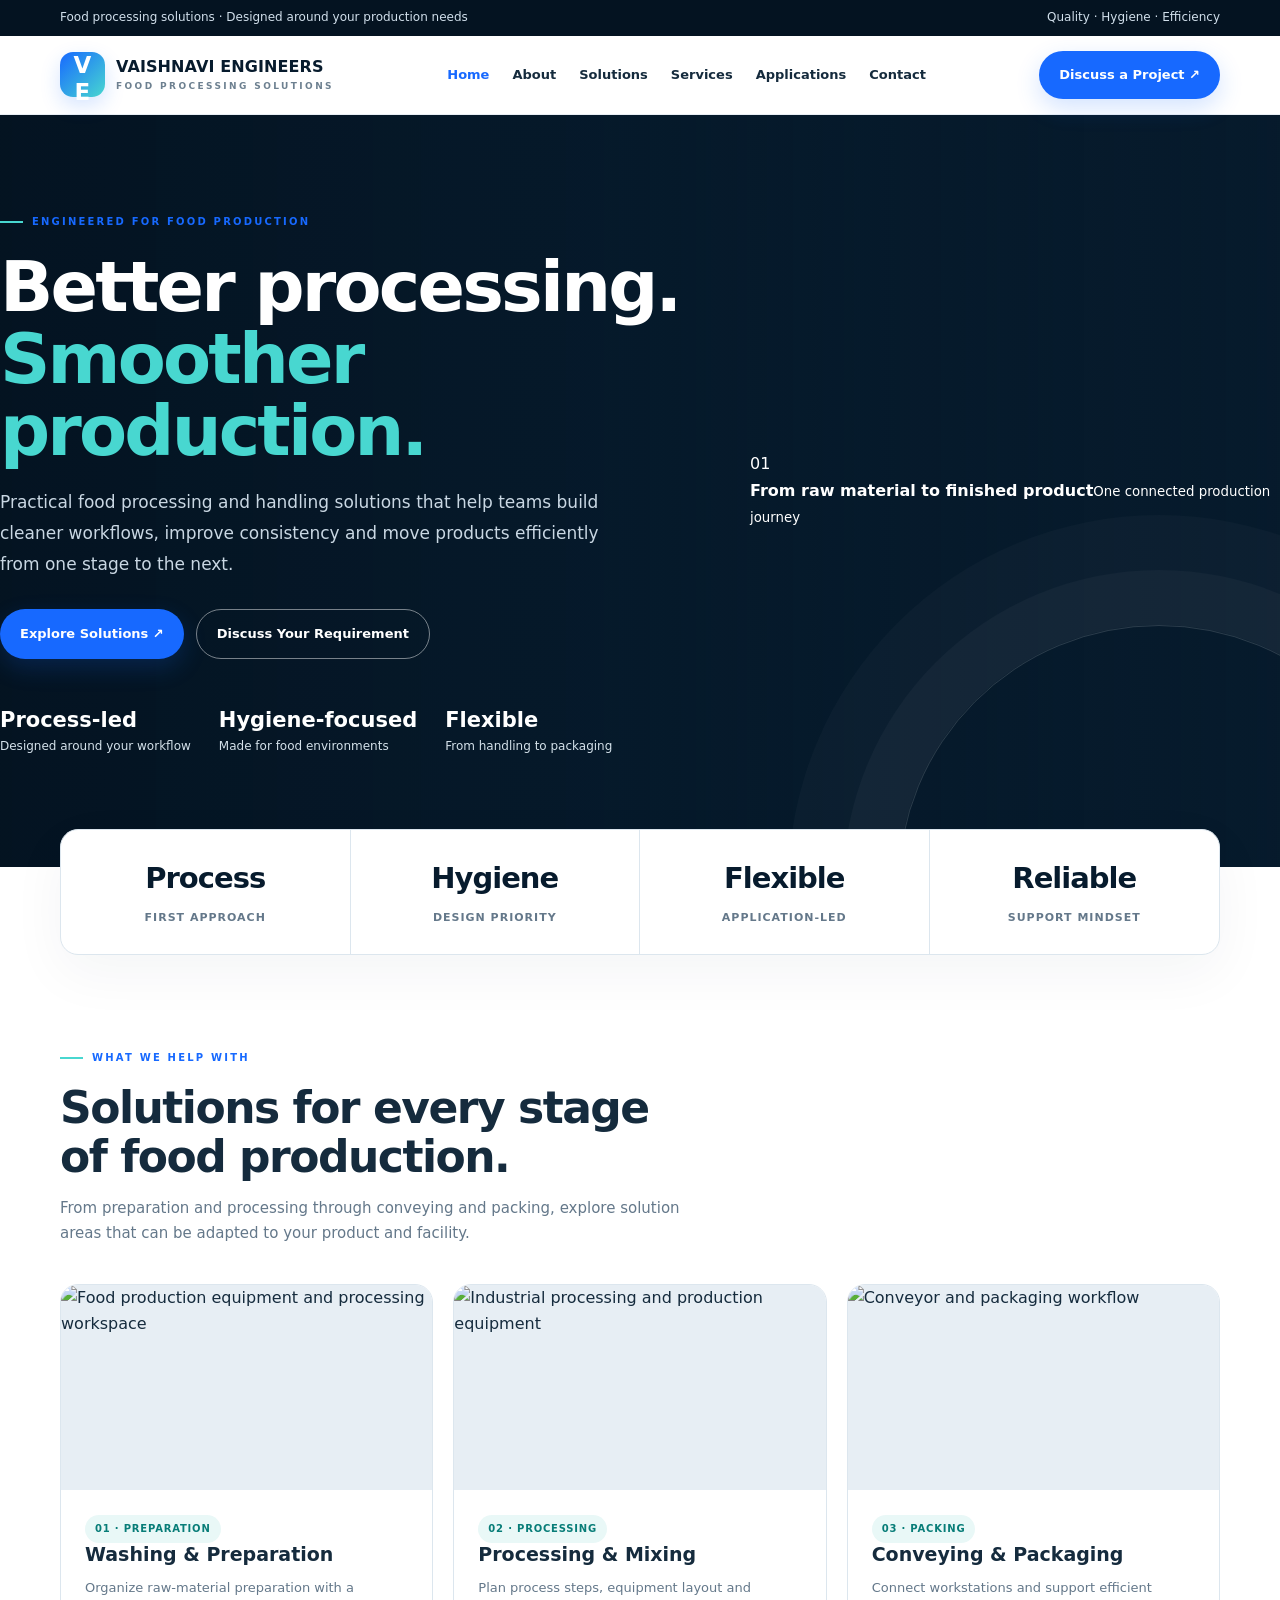
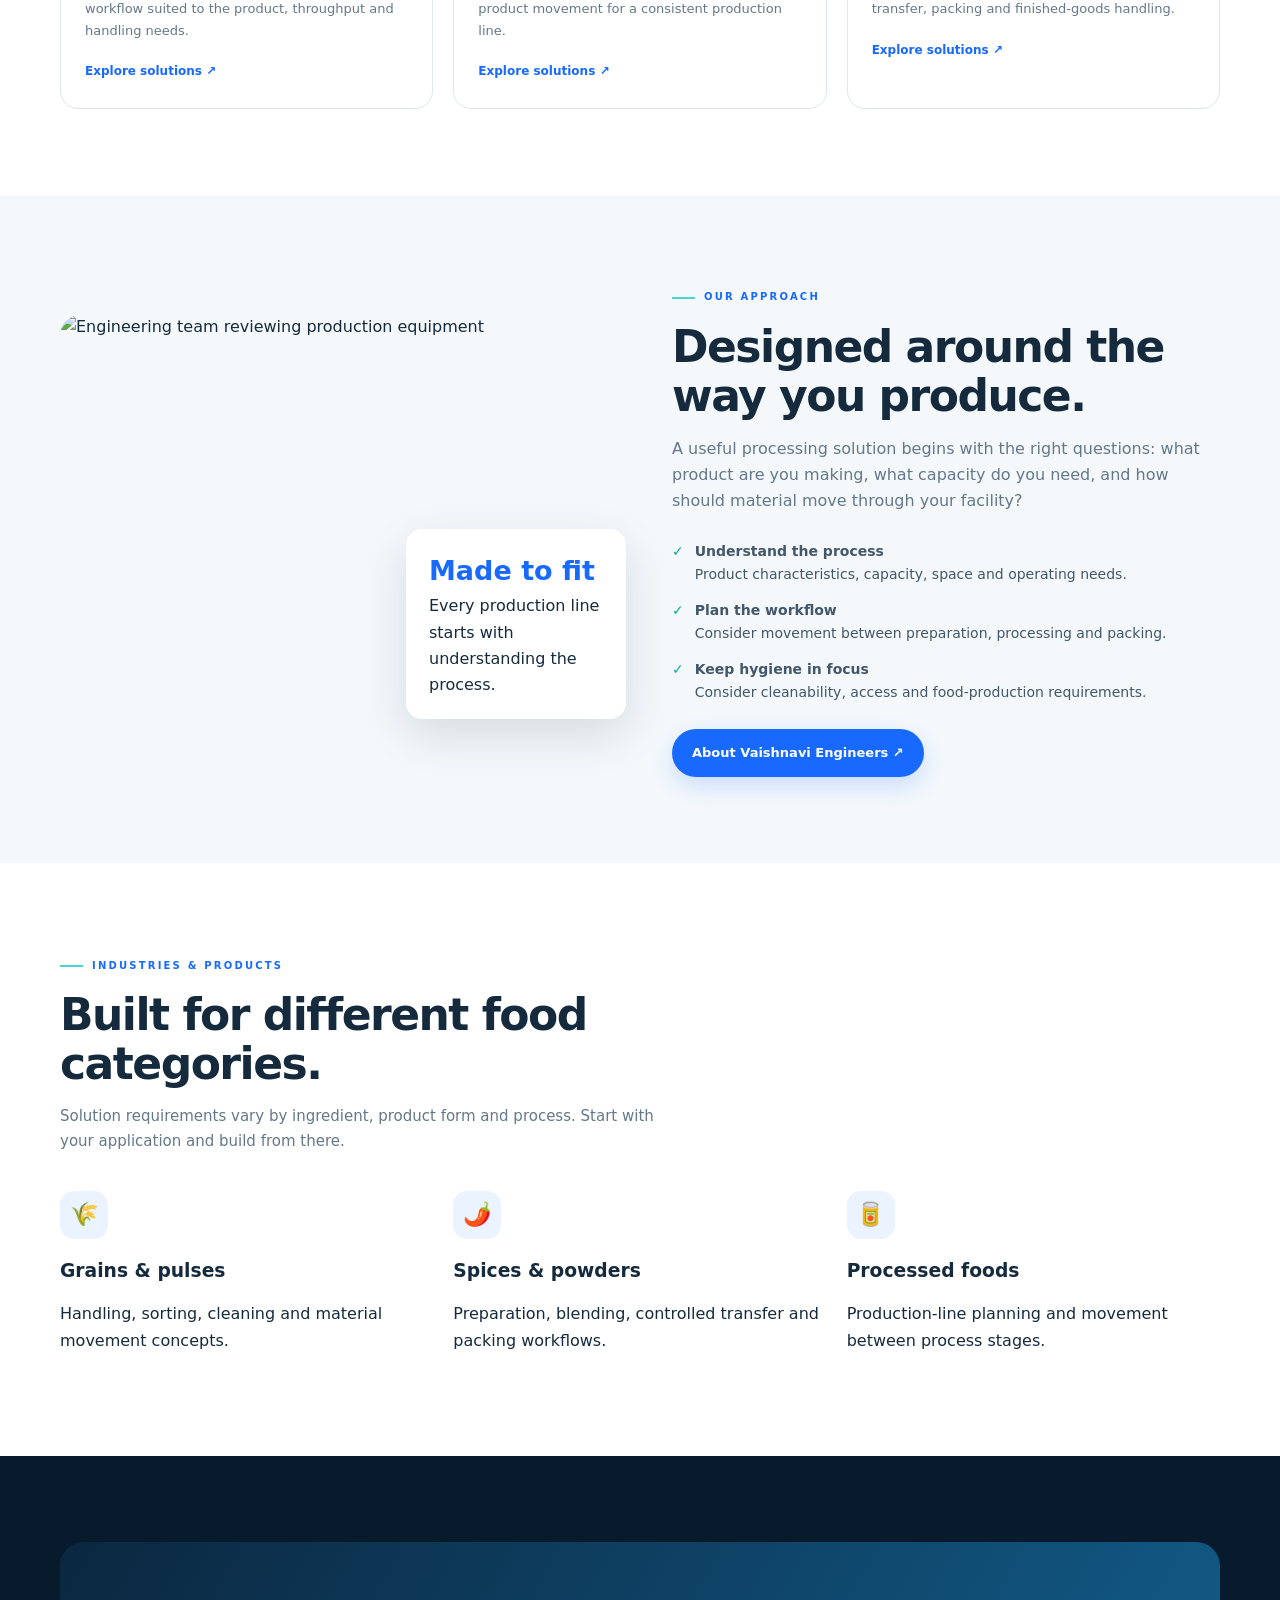
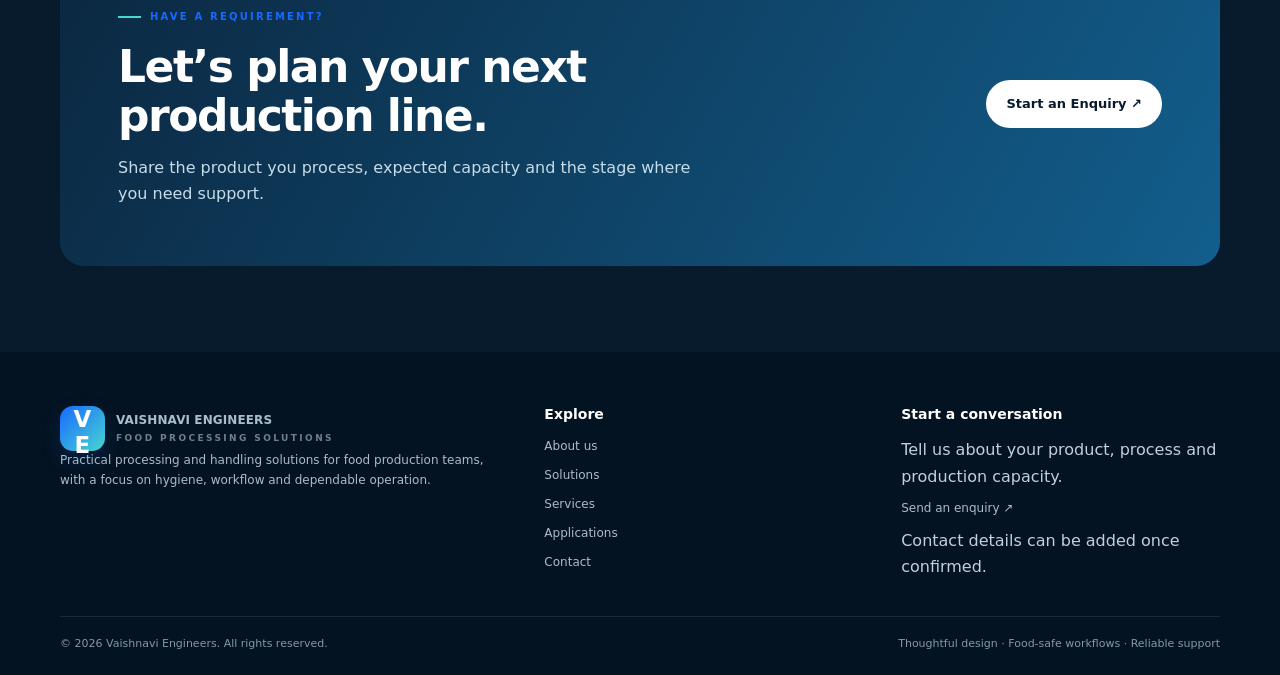
==== commit e46ba498: "Replace steel theme with food processing website" ====
--- a/index.html
+++ b/index.html
@@ -1 +1,18 @@
-<!doctype html><html lang="en"><head><meta charset="utf-8"><meta name="viewport" content="width=device-width,initial-scale=1"><meta name="description" content="Vaishnavi Engineers delivers engineered crane, hoist and material-handling solutions for steel plants and demanding industrial environments."><meta name="theme-color" content="#071b2d"><title>Steel Plant Crane Solutions | Vaishnavi Engineers</title><link rel="preconnect" href="https://fonts.googleapis.com"><link rel="stylesheet" href="style.css"></head><body><div class="topbar"><div class="wrap topinner"><span>Steel Plant Crane Solutions · Engineered for demanding industries</span><span><a href="tel:+919822171613">+91 98221 71613</a> &nbsp;·&nbsp; <a href="mailto:rathi.shyam@vengineers.co.in">rathi.shyam@vengineers.co.in</a></span></div></div><header class="navbar"><div class="wrap navinner"><a class="brand" href="index.html"><span class="brandmark">V<span style="color:#9ff7ed">E</span></span><span>VAISHNAVI ENGINEERS<small>ENGINEERED TO LIFT · BUILT TO LAST</small></span></a><button class="navtoggle" aria-label="Toggle navigation" aria-expanded="false">☰</button><nav class="navlinks"><a href="index.html">Home</a><a href="about.html">About</a><a href="products.html">Products</a><a href="services.html">Services</a><a href="projects.html">Projects</a><a href="contact.html">Contact</a></nav><a class="btn navcta" href="contact.html">Request a Quote ↗</a></div></header><main><section class="hero"><div class="wrap"><div class="heroContent"><span class="eyebrow" style="color:#83f0e5">Industrial lifting solutions</span><h1>Powering industry.<br><span>One lift at a time.</span></h1><p class="lead">Purpose-built cranes, hoists and material-handling systems engineered for demanding industrial environments — with safety, reliability and service at the core.</p><div class="heroActions"><a class="btn" href="products.html">Explore Our Products ↗</a><a class="btn outline" href="contact.html">Talk to Our Team</a></div><div class="heroProof"><div><strong>Since 2006</strong>Engineering experience</div><div><strong>Made for industry</strong>Heavy-duty applications</div><div><strong>End-to-end</strong>From design to support</div></div></div></div></section><div class="wrap"><div class="stats reveal"><div class="stat"><strong>2006</strong><span>Established</span></div><div class="stat"><strong>Custom</strong><span>Engineered solutions</span></div><div class="stat"><strong>Safety-first</strong><span>Design approach</span></div><div class="stat"><strong>Lifecycle</strong><span>Service support</span></div></div></div><section class="section"><div class="wrap"><div class="sectionhead reveal"><span class="eyebrow">What we build</span><h2>Heavy-duty equipment.<br>Thoughtful engineering.</h2><p>From high-capacity lifting to day-to-day material movement, our solutions are shaped around your site layout, operating cycle and load requirements.</p></div><div class="grid three"><article class="card reveal"><div class="productimage"><img src="https://images.unsplash.com/photo-1581092921461-eab62e97a780?auto=format&fit=crop&w=900&q=80" alt="Industrial lifting and engineering equipment" loading="lazy"></div><div class="cardbody"><div class="tag">01 · Lifting</div><h3>Steel Plant & E.O.T. Cranes</h3><p>Heavy-duty lifting solutions for demanding production floors and high-load cycles.</p><a class="textlink" href="products.html">Explore cranes ↗</a></div></article><article class="card reveal"><div class="productimage"><img src="https://images.unsplash.com/photo-1567789884554-0b844b597180?auto=format&fit=crop&w=900&q=80" alt="Industrial manufacturing plant" loading="lazy"></div><div class="cardbody"><div class="tag">02 · Hoisting</div><h3>Hoists & Goods Lifts</h3><p>Reliable vertical movement for materials, goods and industrial workflows.</p><a class="textlink" href="products.html">Explore hoists ↗</a></div></article><article class="card reveal"><div class="productimage"><img src="https://images.unsplash.com/photo-1581092160607-ee22621dd758?auto=format&fit=crop&w=900&q=80" alt="Engineers reviewing industrial equipment" loading="lazy"></div><div class="cardbody"><div class="tag">03 · Movement</div><h3>Material Handling Systems</h3><p>Conveyors, jib cranes and supporting equipment to help keep operations moving.</p><a class="textlink" href="products.html">Explore systems ↗</a></div></article></div></div></section><section class="section soft"><div class="wrap split"><div class="visual reveal"><img src="https://images.unsplash.com/photo-1581092160562-40aa08e78837?auto=format&fit=crop&w=1100&q=85" alt="Engineering team working on industrial systems" loading="lazy"><div class="floatnote"><strong>Built around you</strong><span class="muted" style="font-size:12px">Practical engineering for real-world plant conditions.</span></div></div><div class="reveal"><span class="eyebrow">Why Vaishnavi Engineers</span><h2>Designed for the work that cannot stop.</h2><p class="muted">Industrial equipment needs to do more than move a load. It must fit the site, support safe operation and stand up to demanding conditions.</p><ul class="checklist"><li><span class="check">✓</span><span><b>Application-led design</b><br>Solutions shaped around load, span, duty cycle and site constraints.</span></li><li><span class="check">✓</span><span><b>Safety-focused engineering</b><br>Equipment options and controls selected for the operating environment.</span></li><li><span class="check">✓</span><span><b>Support through the lifecycle</b><br>Installation coordination, maintenance and spares support.</span></li></ul><a class="btn" href="about.html">Get to Know Us ↗</a></div></div></section><section class="section"><div class="wrap"><div class="sectionhead reveal"><span class="eyebrow">Industries we serve</span><h2>Solutions for demanding environments.</h2><p>Flexible material-handling systems for industrial teams that value uptime, control and dependable performance.</p></div><div class="grid three"><article class="card reveal"><div class="cardbody"><div class="cardicon">⚙</div><h3>Steel & Metal</h3><p>Heavy-duty lifting and movement for steel plants, foundries and fabrication facilities.</p></div></article><article class="card reveal"><div class="cardbody"><div class="cardicon">🏭</div><h3>Manufacturing</h3><p>Equipment designed to support assembly, production and material-flow requirements.</p></div></article><article class="card reveal"><div class="cardbody"><div class="cardicon">🔩</div><h3>Engineering & Industrial</h3><p>Custom configurations for workshops, warehouses and specialized applications.</p></div></article></div></div></section><section class="section dark"><div class="wrap"><div class="banner reveal"><div><span class="eyebrow" style="color:#8ff4e9">Start a conversation</span><h2>Tell us what your operation needs to lift.</h2><p>Share your load capacity, span, lifting height and application. Our team can discuss the next steps with you.</p></div><a class="btn light" href="contact.html">Request a Quote ↗</a></div></div></section></main><footer class="footer"><div class="wrap"><div class="footergrid"><div><a class="brand" href="index.html" style="color:#fff"><span class="brandmark">V<span style="color:#9ff7ed">E</span></span><span>VAISHNAVI ENGINEERS<small style="color:#9bb0c0">ENGINEERED TO LIFT · BUILT TO LAST</small></span></a><p style="max-width:370px;margin-top:18px">Dependable lifting and material-handling solutions designed around safety, performance and the realities of industrial operations.</p></div><div><h3>Explore</h3><div class="footerlinks"><a href="about.html">About us</a><a href="products.html">Products</a><a href="services.html">Services & support</a><a href="projects.html">Applications</a><a href="contact.html">Request a quote</a></div></div><div><h3>Contact</h3><div class="footerlinks"><a href="tel:+919822171613">+91 98221 71613</a><a href="mailto:rathi.shyam@vengineers.co.in">rathi.shyam@vengineers.co.in</a><span>D-166, Five Star Shendra MIDC, Kubhephal, Chhatrapati Sambhajinagar, Maharashtra 431154</span></div></div></div><div class="copyright"><span>© <span data-year></span> Vaishnavi Engineers. All rights reserved.</span><span>Precision · Safety · Reliability</span></div></div></footer><div class="mobilecta"><a class="btn" href="contact.html">Request a Quote ↗</a></div><script src="script.js"></script></body></html>+<!doctype html>
+<html lang="en">
+<head>
+<meta charset="utf-8"><meta name="viewport" content="width=device-width,initial-scale=1">
+<meta name="description" content="Vaishnavi Engineers develops practical food processing, material handling and packaging solutions shaped around production requirements."><meta name="theme-color" content="#123b2b">
+<title>Food Processing Solutions | Vaishnavi Engineers</title>
+<link rel="preconnect" href="https://fonts.googleapis.com"><link rel="preconnect" href="https://fonts.gstatic.com" crossorigin>
+<link href="https://fonts.googleapis.com/css2?family=DM+Sans:wght@400;500;600;700&family=Manrope:wght@400;500;600;700;800&display=swap" rel="stylesheet">
+<link rel="stylesheet" href="style.css">
+</head><body>
+<div class="topbar"><div class="wrap topinner"><span>Food processing solutions · Designed around your production needs</span><span>Quality · Hygiene · Efficiency</span></div></div>
+<header class="navbar"><div class="wrap navinner"><a class="brand" href="index.html"><span class="brandmark">V<span>E</span></span><span>VAISHNAVI ENGINEERS<small>FOOD PROCESSING SOLUTIONS</small></span></a><button class="navtoggle" aria-label="Toggle navigation" aria-expanded="false">☰</button><nav class="navlinks"><a href="index.html">Home</a><a href="about.html">About</a><a href="products.html">Solutions</a><a href="services.html">Services</a><a href="projects.html">Applications</a><a href="contact.html">Contact</a></nav><a class="btn navcta" href="contact.html">Discuss a Project ↗</a></div></header><main>
+<section class="hero"><div class="heroimage"></div><div class="wrap heroContent"><span class="eyebrow">Engineered for food production</span><h1>Better processing.<br><span>Smoother production.</span></h1><p class="lead">Practical food processing and handling solutions that help teams build cleaner workflows, improve consistency and move products efficiently from one stage to the next.</p><div class="heroActions"><a class="btn" href="products.html">Explore Solutions ↗</a><a class="btn outline" href="contact.html">Discuss Your Requirement</a></div><div class="heroProof"><div><strong>Process-led</strong>Designed around your workflow</div><div><strong>Hygiene-focused</strong>Made for food environments</div><div><strong>Flexible</strong>From handling to packaging</div></div></div><div class="heroBadge"><span>01</span><div><b>From raw material to finished product</b><small>One connected production journey</small></div></div></section>
+<div class="wrap"><div class="stats reveal"><div class="stat"><strong>Process</strong><span>First approach</span></div><div class="stat"><strong>Hygiene</strong><span>Design priority</span></div><div class="stat"><strong>Flexible</strong><span>Application-led</span></div><div class="stat"><strong>Reliable</strong><span>Support mindset</span></div></div></div>
+<section class="section"><div class="wrap"><div class="sectionhead reveal"><span class="eyebrow">What we help with</span><h2>Solutions for every stage<br>of food production.</h2><p>From preparation and processing through conveying and packing, explore solution areas that can be adapted to your product and facility.</p></div><div class="grid three"><article class="card reveal"><div class="productimage"><img src="https://images.unsplash.com/photo-1581091226825-a6a2a5aee158?auto=format&fit=crop&w=900&q=85" alt="Food production equipment and processing workspace" loading="lazy"></div><div class="cardbody"><span class="tag">01 · Preparation</span><h3>Washing & Preparation</h3><p>Organize raw-material preparation with a workflow suited to the product, throughput and handling needs.</p><a class="textlink" href="products.html">Explore solutions ↗</a></div></article><article class="card reveal"><div class="productimage"><img src="https://images.unsplash.com/photo-1567789884554-0b844b597180?auto=format&fit=crop&w=900&q=85" alt="Industrial processing and production equipment" loading="lazy"></div><div class="cardbody"><span class="tag">02 · Processing</span><h3>Processing & Mixing</h3><p>Plan process steps, equipment layout and product movement for a consistent production line.</p><a class="textlink" href="products.html">Explore solutions ↗</a></div></article><article class="card reveal"><div class="productimage"><img src="https://images.unsplash.com/photo-1586864387967-d02ef85d93e8?auto=format&fit=crop&w=900&q=85" alt="Conveyor and packaging workflow" loading="lazy"></div><div class="cardbody"><span class="tag">03 · Packing</span><h3>Conveying & Packaging</h3><p>Connect workstations and support efficient transfer, packing and finished-goods handling.</p><a class="textlink" href="products.html">Explore solutions ↗</a></div></article></div></div></section>
+<section class="section soft"><div class="wrap split"><div class="visual reveal"><img src="https://images.unsplash.com/photo-1581092160562-40aa08e78837?auto=format&fit=crop&w=1100&q=85" alt="Engineering team reviewing production equipment" loading="lazy"><div class="floatnote"><strong>Made to fit</strong><span>Every production line starts with understanding the process.</span></div></div><div class="reveal"><span class="eyebrow">Our approach</span><h2>Designed around the way you produce.</h2><p class="muted">A useful processing solution begins with the right questions: what product are you making, what capacity do you need, and how should material move through your facility?</p><ul class="checklist"><li><span class="check">✓</span><span><b>Understand the process</b><br>Product characteristics, capacity, space and operating needs.</span></li><li><span class="check">✓</span><span><b>Plan the workflow</b><br>Consider movement between preparation, processing and packing.</span></li><li><span class="check">✓</span><span><b>Keep hygiene in focus</b><br>Consider cleanability, access and food-production requirements.</span></li></ul><a class="btn" href="about.html">About Vaishnavi Engineers ↗</a></div></div></section>
+<section class="section"><div class="wrap"><div class="sectionhead reveal"><span class="eyebrow">Industries & products</span><h2>Built for different food categories.</h2><p>Solution requirements vary by ingredient, product form and process. Start with your application and build from there.</p></div><div class="grid three"><article class="miniCard reveal"><div class="cardicon">🌾</div><h3>Grains & pulses</h3><p>Handling, sorting, cleaning and material movement concepts.</p></article><article class="miniCard reveal"><div class="cardicon">🌶️</div><h3>Spices & powders</h3><p>Preparation, blending, controlled transfer and packing workflows.</p></article><article class="miniCard reveal"><div class="cardicon">🥫</div><h3>Processed foods</h3><p>Production-line planning and movement between process stages.</p></article></div></div></section>
+<section class="section dark"><div class="wrap"><div class="banner reveal"><div><span class="eyebrow">Have a requirement?</span><h2>Let’s plan your next production line.</h2><p>Share the product you process, expected capacity and the stage where you need support.</p></div><a class="btn light" href="contact.html">Start an Enquiry ↗</a></div></div></section></main><footer class="footer"><div class="wrap"><div class="footergrid"><div><a class="brand footerbrand" href="index.html"><span class="brandmark">V<span>E</span></span><span>VAISHNAVI ENGINEERS<small>FOOD PROCESSING SOLUTIONS</small></span></a><p class="footintro">Practical processing and handling solutions for food production teams, with a focus on hygiene, workflow and dependable operation.</p></div><div><h3>Explore</h3><div class="footerlinks"><a href="about.html">About us</a><a href="products.html">Solutions</a><a href="services.html">Services</a><a href="projects.html">Applications</a><a href="contact.html">Contact</a></div></div><div><h3>Start a conversation</h3><div class="footerlinks"><span>Tell us about your product, process and production capacity.</span><a href="contact.html" class="footercta">Send an enquiry ↗</a><span class="smallnote">Contact details can be added once confirmed.</span></div></div></div><div class="copyright"><span>© <span data-year></span> Vaishnavi Engineers. All rights reserved.</span><span>Thoughtful design · Food-safe workflows · Reliable support</span></div></div></footer><script src="script.js"></script></body></html>
--- a/style.css
+++ b/style.css
@@ -0,0 +1 @@
+:root{--navy:#071b2d;--navy2:#0d2b43;--blue:#1769ff;--cyan:#48d7d0;--ink:#152b3d;--muted:#64788a;--paper:#f4f8fb;--line:#dce6ee;--white:#fff;--gold:#ffb454}*{box-sizing:border-box}html{scroll-behavior:smooth;scroll-padding-top:95px}body{margin:0;font-family:Inter,ui-sans-serif,system-ui,-apple-system,"Segoe UI",sans-serif;color:var(--ink);line-height:1.65;background:#fff}a{color:inherit;text-decoration:none}img{max-width:100%;display:block}.wrap{width:min(1160px,92%);margin-inline:auto}.topbar{background:#041321;color:#d1dfeb;font-size:12px;padding:8px 0}.topinner{display:flex;justify-content:space-between;gap:12px;flex-wrap:wrap}.topbar a:hover{color:var(--cyan)}.navbar{position:sticky;top:0;z-index:50;background:#ffffffed;backdrop-filter:blur(16px);border-bottom:1px solid #e8eef4}.navinner{height:78px;display:flex;align-items:center;justify-content:space-between;gap:24px}.brand{display:flex;align-items:center;gap:11px;font-weight:900;letter-spacing:.1px;color:var(--navy);line-height:1.15}.brand small{display:block;font-size:9px;letter-spacing:2.4px;color:#6d8090;margin-top:5px}.brandmark{width:45px;height:45px;display:grid;place-items:center;color:#fff;border-radius:13px;background:linear-gradient(135deg,var(--blue),var(--cyan));box-shadow:0 8px 20px #1769ff2e;font-size:23px}.navlinks{display:flex;align-items:center;gap:23px;font-size:13px;font-weight:750}.navlinks a{transition:color .2s}.navlinks a:hover,.navlinks a.active{color:var(--blue)}.navtoggle{display:none;border:1px solid var(--line);background:#fff;border-radius:10px;padding:9px 12px;font-size:20px}.btn{display:inline-flex;align-items:center;justify-content:center;gap:9px;border:0;border-radius:999px;padding:13px 20px;font-weight:800;font-size:13px;background:var(--blue);color:#fff;box-shadow:0 9px 24px #1769ff30;transition:transform .2s,box-shadow .2s;cursor:pointer}.btn:hover{transform:translateY(-2px);box-shadow:0 13px 30px #1769ff40}.btn.outline{background:transparent;border:1px solid #ffffff75;color:#fff;box-shadow:none}.btn.light{background:#fff;color:var(--navy);box-shadow:none}.eyebrow{display:inline-flex;align-items:center;gap:9px;text-transform:uppercase;letter-spacing:2.2px;font-size:10px;font-weight:900;color:var(--blue)}.eyebrow:before{content:"";width:23px;height:2px;background:var(--cyan)}h1,h2,h3,p{margin-top:0}h1{font-size:clamp(38px,5.7vw,70px);line-height:1.03;letter-spacing:-2.8px;margin:20px 0}h2{font-size:clamp(28px,3.8vw,44px);line-height:1.12;letter-spacing:-1.5px;margin:15px 0}h3{line-height:1.25}.lead{font-size:17px;line-height:1.8;color:#c9d7e3;max-width:610px}.muted{color:var(--muted)}.section{padding:86px 0}.section.soft{background:var(--paper)}.section.dark{background:var(--navy);color:#fff}.sectionhead{max-width:690px;margin-bottom:38px}.sectionhead p{color:var(--muted);font-size:15px;max-width:620px}.hero{position:relative;isolation:isolate;overflow:hidden;color:#fff;background:var(--navy);min-height:600px;display:flex;align-items:center}.hero:before{content:"";position:absolute;inset:0;z-index:-2;background:linear-gradient(90deg,rgba(4,19,33,.97) 0%,rgba(5,25,42,.87) 47%,rgba(5,25,42,.35) 100%),url('https://images.unsplash.com/photo-1581092160562-40aa08e78837?auto=format&fit=crop&w=2000&q=85') center/cover}.hero:after{content:"";position:absolute;z-index:-1;width:520px;height:520px;right:-140px;bottom:-280px;border:1px solid #ffffff26;border-radius:50%;box-shadow:0 0 0 55px #ffffff08,0 0 0 110px #ffffff06}.heroContent{padding:90px 0 110px;max-width:750px}.hero h1 span{color:var(--cyan)}.heroActions{display:flex;gap:12px;flex-wrap:wrap;margin-top:30px}.heroProof{display:flex;gap:28px;flex-wrap:wrap;margin-top:44px;color:#d4e1ea;font-size:12px}.heroProof strong{display:block;color:#fff;font-size:21px}.stats{display:grid;grid-template-columns:repeat(4,1fr);background:#fff;border:1px solid var(--line);border-radius:18px;box-shadow:0 18px 55px #0b25400c;margin-top:-38px;position:relative;z-index:2}.stat{padding:25px 20px;text-align:center;border-right:1px solid var(--line)}.stat:last-child{border:0}.stat strong{display:block;font-size:29px;color:var(--navy);letter-spacing:-1px}.stat span{font-size:11px;color:var(--muted);font-weight:800;text-transform:uppercase;letter-spacing:1px}.grid{display:grid;gap:20px}.grid.three{grid-template-columns:repeat(3,minmax(0,1fr))}.grid.two{grid-template-columns:repeat(2,minmax(0,1fr))}.card{border:1px solid var(--line);border-radius:18px;background:#fff;overflow:hidden;transition:transform .25s,box-shadow .25s,border-color .25s}.card:hover{transform:translateY(-5px);box-shadow:0 20px 48px #102d4614;border-color:#bfd4e8}.cardbody{padding:24px}.cardicon{width:48px;height:48px;border-radius:14px;background:#eaf3ff;color:var(--blue);display:grid;place-items:center;font-size:23px;margin-bottom:20px}.card h3{font-size:19px;margin-bottom:10px}.card p{color:var(--muted);font-size:13px;margin-bottom:16px}.textlink{color:var(--blue);font-size:12px;font-weight:900}.productimage{height:205px;background:#e7eef4;overflow:hidden}.productimage img{width:100%;height:100%;object-fit:cover;transition:transform .5s}.card:hover .productimage img{transform:scale(1.05)}.split{display:grid;grid-template-columns:1fr 1fr;align-items:center;gap:64px}.visual{position:relative}.visual img{height:430px;width:100%;object-fit:cover;border-radius:22px}.floatnote{position:absolute;right:-18px;bottom:25px;background:#fff;padding:20px 23px;border-radius:16px;box-shadow:0 16px 45px #071b2d20;max-width:220px}.floatnote strong{font-size:27px;color:var(--blue);display:block}.checklist{list-style:none;padding:0;margin:25px 0;display:grid;gap:13px}.checklist li{display:flex;gap:11px;align-items:flex-start;font-size:14px;color:#42576a}.check{color:#0da89f;font-weight:900}.banner{padding:58px;border-radius:24px;background:linear-gradient(120deg,#0b2740,#125e8c);color:#fff;display:flex;justify-content:space-between;align-items:center;gap:30px;overflow:hidden;position:relative}.banner p{color:#c6dce9;margin-bottom:0;max-width:590px}.banner h2{max-width:650px}.pagehero{padding:76px 0 80px;color:#fff;background:linear-gradient(110deg,#061827f5,#0a3655e8),url('https://images.unsplash.com/photo-1567789884554-0b844b597180?auto=format&fit=crop&w=1800&q=80') center/cover}.pagehero h1{font-size:clamp(38px,5vw,58px);margin:14px 0}.pagehero p{color:#cbd9e4;max-width:650px}.crumb{font-size:12px;color:#a7c4d8}.serviceRow{display:grid;grid-template-columns:64px 1fr;gap:20px;padding:24px 0;border-bottom:1px solid var(--line)}.serviceRow:last-child{border:0}.serviceNumber{font-size:20px;font-weight:900;color:#8ba4b7}.serviceRow p{color:var(--muted);font-size:14px;margin-bottom:0}.projectcard{position:relative;min-height:310px;border-radius:18px;overflow:hidden;color:#fff;background:#102b40}.projectcard img{position:absolute;inset:0;width:100%;height:100%;object-fit:cover;transition:transform .5s}.projectcard:hover img{transform:scale(1.05)}.projectcard:after{content:"";position:absolute;inset:0;background:linear-gradient(0deg,#061827ed,#06182705 80%)}.projecttext{position:absolute;z-index:1;left:24px;right:24px;bottom:22px}.projecttext span{font-size:10px;text-transform:uppercase;letter-spacing:1.8px;color:var(--cyan);font-weight:900}.projecttext h3{margin:7px 0;font-size:21px}.contactgrid{display:grid;grid-template-columns:.8fr 1.2fr;gap:35px}.contactpanel{padding:30px;background:var(--navy);color:#fff;border-radius:20px}.contactitem{padding:17px 0;border-bottom:1px solid #ffffff1f}.contactitem:last-child{border:0}.contactitem small{display:block;color:#a9c2d4;font-size:10px;text-transform:uppercase;letter-spacing:1.5px;font-weight:800}.contactitem a,.contactitem span{font-size:14px;overflow-wrap:anywhere}.formbox{padding:30px;border:1px solid var(--line);border-radius:20px}.formgrid{display:grid;grid-template-columns:1fr 1fr;gap:16px}.field{display:grid;gap:7px}.field.full{grid-column:1/-1}.field label{font-size:12px;font-weight:800}.field input,.field textarea,.field select{width:100%;border:1px solid #d4e0e9;border-radius:10px;padding:13px;font:inherit;font-size:14px;outline:none;background:#fff}.field input:focus,.field textarea:focus,.field select:focus{border-color:var(--blue);box-shadow:0 0 0 3px #1769ff14}.field textarea{min-height:120px;resize:vertical}.footer{background:#041321;color:#c0d0dc;padding:54px 0 22px}.footergrid{display:grid;grid-template-columns:1.4fr 1fr 1fr;gap:38px;padding-bottom:35px}.footer h3{color:#fff;font-size:14px}.footer p,.footer a{font-size:12px;color:#a9bdcc}.footerlinks{display:grid;gap:9px}.copyright{border-top:1px solid #ffffff18;padding-top:18px;font-size:11px;color:#8199aa;display:flex;justify-content:space-between;gap:10px;flex-wrap:wrap}.reveal{opacity:0;transform:translateY(16px);transition:opacity .65s,transform .65s}.reveal.visible{opacity:1;transform:none}.tag{display:inline-block;background:#e9f8f7;color:#087d78;border-radius:999px;padding:6px 10px;font-size:10px;font-weight:900;letter-spacing:.8px;text-transform:uppercase}.center{text-align:center}.center .sectionhead{margin-inline:auto}.mobilecta{display:none}@media(max-width:900px){.navlinks{gap:14px}.navlinks a{font-size:12px}.navcta{display:none}.split{gap:35px}.grid.three{grid-template-columns:repeat(2,minmax(0,1fr))}.stats{grid-template-columns:repeat(2,1fr)}.stat:nth-child(2){border-right:0}.stat:nth-child(-n+2){border-bottom:1px solid var(--line)}.contactgrid{grid-template-columns:1fr}.footergrid{grid-template-columns:1fr 1fr}.footergrid>div:first-child{grid-column:1/-1}}@media(max-width:680px){.topinner{justify-content:center;text-align:center}.navinner{height:68px}.navtoggle{display:block}.navlinks{display:none;position:absolute;top:68px;left:0;right:0;background:#fff;border-bottom:1px solid var(--line);padding:15px 4% 22px;flex-direction:column;align-items:stretch;gap:0}.navlinks.open{display:flex}.navlinks a{padding:12px 0;border-bottom:1px solid #edf1f5;font-size:14px}.navlinks a:last-child{border:0}.brandmark{width:39px;height:39px}.brand{font-size:12px}.hero{min-height:570px}.heroContent{padding:72px 0 86px}.hero h1{letter-spacing:-1.7px}.lead{font-size:15px}.heroProof{gap:18px}.section{padding:62px 0}.grid.three,.grid.two,.split{grid-template-columns:1fr}.visual img{height:310px}.floatnote{right:10px;bottom:12px}.stats{margin-top:-25px}.stat{padding:20px 10px}.stat strong{font-size:25px}.stat span{font-size:9px}.banner{padding:30px;align-items:flex-start;flex-direction:column}.pagehero{padding:55px 0}.formbox,.contactpanel{padding:22px}.formgrid{grid-template-columns:1fr}.field.full{grid-column:auto}.footergrid{grid-template-columns:1fr}.footergrid>div:first-child{grid-column:auto}.projectcard{min-height:280px}.mobilecta{display:flex;position:fixed;bottom:12px;left:12px;right:12px;z-index:60;justify-content:center}.mobilecta .btn{width:100%}.footer{padding-bottom:80px}}@media(prefers-reduced-motion:reduce){html{scroll-behavior:auto}.reveal{opacity:1;transform:none;transition:none}*{transition:none!important}}
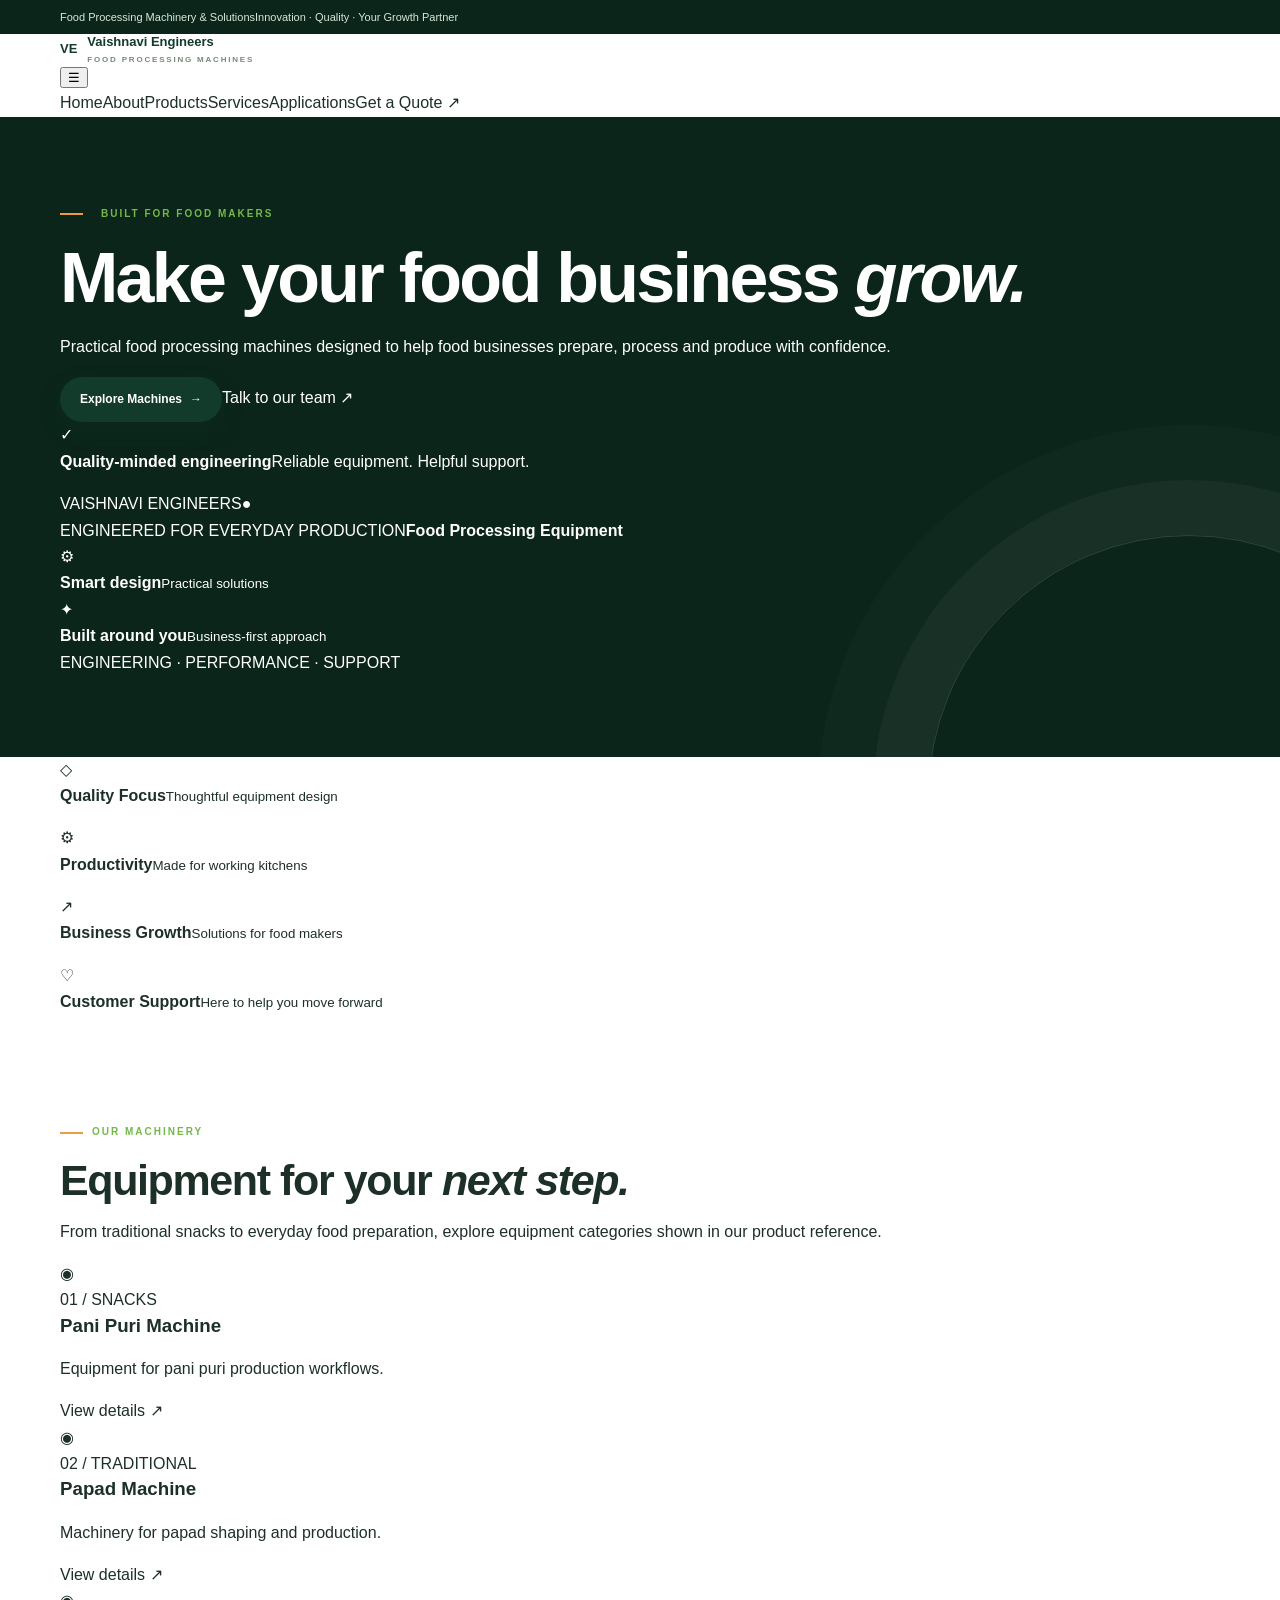
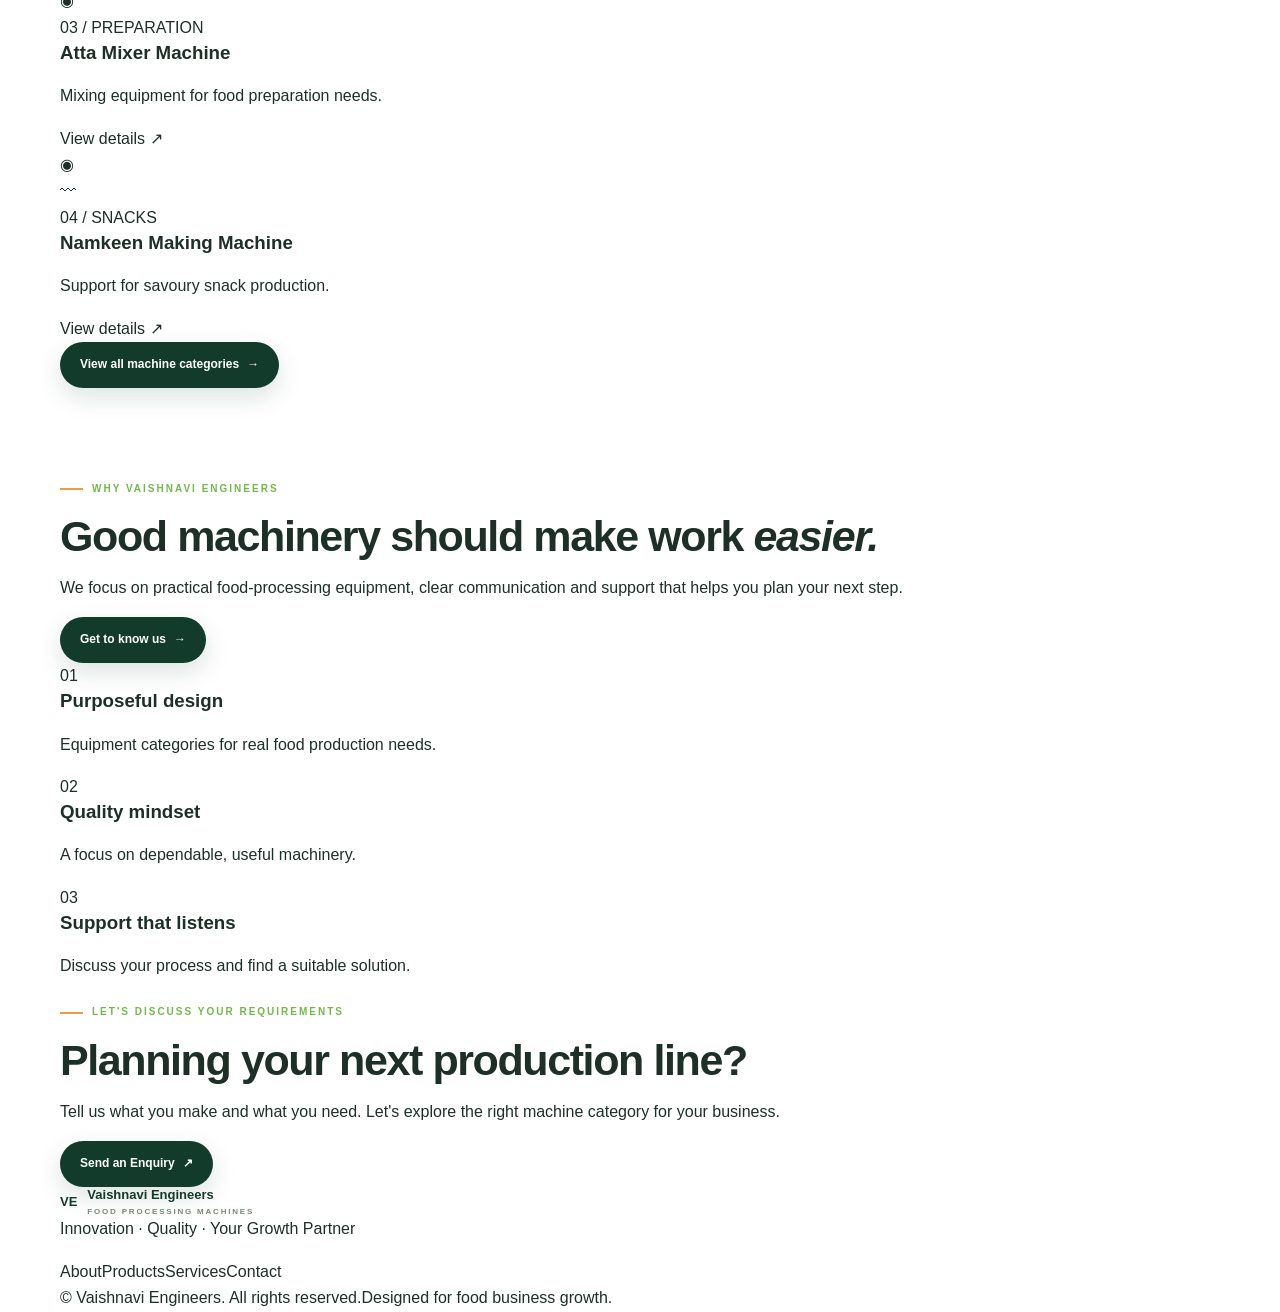
==== commit 317586c6: "Rebuild static multipage food processing website" ====
--- a/index.html
+++ b/index.html
@@ -1,18 +1,10 @@
 <!doctype html>
-<html lang="en">
-<head>
-<meta charset="utf-8"><meta name="viewport" content="width=device-width,initial-scale=1">
-<meta name="description" content="Vaishnavi Engineers develops practical food processing, material handling and packaging solutions shaped around production requirements."><meta name="theme-color" content="#123b2b">
-<title>Food Processing Solutions | Vaishnavi Engineers</title>
-<link rel="preconnect" href="https://fonts.googleapis.com"><link rel="preconnect" href="https://fonts.gstatic.com" crossorigin>
-<link href="https://fonts.googleapis.com/css2?family=DM+Sans:wght@400;500;600;700&family=Manrope:wght@400;500;600;700;800&display=swap" rel="stylesheet">
-<link rel="stylesheet" href="style.css">
-</head><body>
-<div class="topbar"><div class="wrap topinner"><span>Food processing solutions · Designed around your production needs</span><span>Quality · Hygiene · Efficiency</span></div></div>
-<header class="navbar"><div class="wrap navinner"><a class="brand" href="index.html"><span class="brandmark">V<span>E</span></span><span>VAISHNAVI ENGINEERS<small>FOOD PROCESSING SOLUTIONS</small></span></a><button class="navtoggle" aria-label="Toggle navigation" aria-expanded="false">☰</button><nav class="navlinks"><a href="index.html">Home</a><a href="about.html">About</a><a href="products.html">Solutions</a><a href="services.html">Services</a><a href="projects.html">Applications</a><a href="contact.html">Contact</a></nav><a class="btn navcta" href="contact.html">Discuss a Project ↗</a></div></header><main>
-<section class="hero"><div class="heroimage"></div><div class="wrap heroContent"><span class="eyebrow">Engineered for food production</span><h1>Better processing.<br><span>Smoother production.</span></h1><p class="lead">Practical food processing and handling solutions that help teams build cleaner workflows, improve consistency and move products efficiently from one stage to the next.</p><div class="heroActions"><a class="btn" href="products.html">Explore Solutions ↗</a><a class="btn outline" href="contact.html">Discuss Your Requirement</a></div><div class="heroProof"><div><strong>Process-led</strong>Designed around your workflow</div><div><strong>Hygiene-focused</strong>Made for food environments</div><div><strong>Flexible</strong>From handling to packaging</div></div></div><div class="heroBadge"><span>01</span><div><b>From raw material to finished product</b><small>One connected production journey</small></div></div></section>
-<div class="wrap"><div class="stats reveal"><div class="stat"><strong>Process</strong><span>First approach</span></div><div class="stat"><strong>Hygiene</strong><span>Design priority</span></div><div class="stat"><strong>Flexible</strong><span>Application-led</span></div><div class="stat"><strong>Reliable</strong><span>Support mindset</span></div></div></div>
-<section class="section"><div class="wrap"><div class="sectionhead reveal"><span class="eyebrow">What we help with</span><h2>Solutions for every stage<br>of food production.</h2><p>From preparation and processing through conveying and packing, explore solution areas that can be adapted to your product and facility.</p></div><div class="grid three"><article class="card reveal"><div class="productimage"><img src="https://images.unsplash.com/photo-1581091226825-a6a2a5aee158?auto=format&fit=crop&w=900&q=85" alt="Food production equipment and processing workspace" loading="lazy"></div><div class="cardbody"><span class="tag">01 · Preparation</span><h3>Washing & Preparation</h3><p>Organize raw-material preparation with a workflow suited to the product, throughput and handling needs.</p><a class="textlink" href="products.html">Explore solutions ↗</a></div></article><article class="card reveal"><div class="productimage"><img src="https://images.unsplash.com/photo-1567789884554-0b844b597180?auto=format&fit=crop&w=900&q=85" alt="Industrial processing and production equipment" loading="lazy"></div><div class="cardbody"><span class="tag">02 · Processing</span><h3>Processing & Mixing</h3><p>Plan process steps, equipment layout and product movement for a consistent production line.</p><a class="textlink" href="products.html">Explore solutions ↗</a></div></article><article class="card reveal"><div class="productimage"><img src="https://images.unsplash.com/photo-1586864387967-d02ef85d93e8?auto=format&fit=crop&w=900&q=85" alt="Conveyor and packaging workflow" loading="lazy"></div><div class="cardbody"><span class="tag">03 · Packing</span><h3>Conveying & Packaging</h3><p>Connect workstations and support efficient transfer, packing and finished-goods handling.</p><a class="textlink" href="products.html">Explore solutions ↗</a></div></article></div></div></section>
-<section class="section soft"><div class="wrap split"><div class="visual reveal"><img src="https://images.unsplash.com/photo-1581092160562-40aa08e78837?auto=format&fit=crop&w=1100&q=85" alt="Engineering team reviewing production equipment" loading="lazy"><div class="floatnote"><strong>Made to fit</strong><span>Every production line starts with understanding the process.</span></div></div><div class="reveal"><span class="eyebrow">Our approach</span><h2>Designed around the way you produce.</h2><p class="muted">A useful processing solution begins with the right questions: what product are you making, what capacity do you need, and how should material move through your facility?</p><ul class="checklist"><li><span class="check">✓</span><span><b>Understand the process</b><br>Product characteristics, capacity, space and operating needs.</span></li><li><span class="check">✓</span><span><b>Plan the workflow</b><br>Consider movement between preparation, processing and packing.</span></li><li><span class="check">✓</span><span><b>Keep hygiene in focus</b><br>Consider cleanability, access and food-production requirements.</span></li></ul><a class="btn" href="about.html">About Vaishnavi Engineers ↗</a></div></div></section>
-<section class="section"><div class="wrap"><div class="sectionhead reveal"><span class="eyebrow">Industries & products</span><h2>Built for different food categories.</h2><p>Solution requirements vary by ingredient, product form and process. Start with your application and build from there.</p></div><div class="grid three"><article class="miniCard reveal"><div class="cardicon">🌾</div><h3>Grains & pulses</h3><p>Handling, sorting, cleaning and material movement concepts.</p></article><article class="miniCard reveal"><div class="cardicon">🌶️</div><h3>Spices & powders</h3><p>Preparation, blending, controlled transfer and packing workflows.</p></article><article class="miniCard reveal"><div class="cardicon">🥫</div><h3>Processed foods</h3><p>Production-line planning and movement between process stages.</p></article></div></div></section>
-<section class="section dark"><div class="wrap"><div class="banner reveal"><div><span class="eyebrow">Have a requirement?</span><h2>Let’s plan your next production line.</h2><p>Share the product you process, expected capacity and the stage where you need support.</p></div><a class="btn light" href="contact.html">Start an Enquiry ↗</a></div></div></section></main><footer class="footer"><div class="wrap"><div class="footergrid"><div><a class="brand footerbrand" href="index.html"><span class="brandmark">V<span>E</span></span><span>VAISHNAVI ENGINEERS<small>FOOD PROCESSING SOLUTIONS</small></span></a><p class="footintro">Practical processing and handling solutions for food production teams, with a focus on hygiene, workflow and dependable operation.</p></div><div><h3>Explore</h3><div class="footerlinks"><a href="about.html">About us</a><a href="products.html">Solutions</a><a href="services.html">Services</a><a href="projects.html">Applications</a><a href="contact.html">Contact</a></div></div><div><h3>Start a conversation</h3><div class="footerlinks"><span>Tell us about your product, process and production capacity.</span><a href="contact.html" class="footercta">Send an enquiry ↗</a><span class="smallnote">Contact details can be added once confirmed.</span></div></div></div><div class="copyright"><span>© <span data-year></span> Vaishnavi Engineers. All rights reserved.</span><span>Thoughtful design · Food-safe workflows · Reliable support</span></div></div></footer><script src="script.js"></script></body></html>+<html lang="en"><head><meta charset="utf-8"><meta name="viewport" content="width=device-width, initial-scale=1"><meta name="description" content="Vaishnavi Engineers — food processing machinery for your business growth."><title>Vaishnavi Engineers | Food Processing Machines</title><link rel="stylesheet" href="style.css"><script defer src="script.js"></script></head><body>
+<div class="topbar"><div class="wrap topbar-inner"><span>Food Processing Machinery & Solutions</span><span>Innovation · Quality · Your Growth Partner</span></div></div>
+<header class="site-header"><div class="wrap nav-wrap"><a class="brand" href="index.html"><span class="brand-mark">VE</span><span><strong>Vaishnavi Engineers</strong><small>FOOD PROCESSING MACHINES</small></span></a><button class="menu-toggle" aria-label="Toggle navigation" aria-expanded="false">☰</button><nav class="nav-links"><a class="active" href="index.html">Home</a><a href="about.html">About</a><a href="products.html">Products</a><a href="services.html">Services</a><a href="projects.html">Applications</a><a class="nav-cta" href="contact.html">Get a Quote <span>↗</span></a></nav></div></header>
+<main><section class="hero"><div class="wrap hero-grid"><div class="hero-copy"><span class="eyebrow"><i></i> BUILT FOR FOOD MAKERS</span><h1>Make your food business <em>grow.</em></h1><p class="hero-lead">Practical food processing machines designed to help food businesses prepare, process and produce with confidence.</p><div class="hero-actions"><a class="btn btn-primary" href="products.html">Explore Machines <span>→</span></a><a class="text-link" href="contact.html">Talk to our team <span>↗</span></a></div><div class="hero-proof"><div class="proof-icon">✓</div><p><strong>Quality-minded engineering</strong><span>Reliable equipment. Helpful support.</span></p></div></div><div class="hero-visual"><div class="visual-glow"></div><div class="machine-card main-machine"><div class="machine-head"><span>VAISHNAVI ENGINEERS</span><span class="status-dot">●</span></div><div class="machine-art"><div class="hopper"></div><div class="machine-body"><div class="control-panel"><i></i><i></i><i></i><b></b></div><div class="machine-door"></div></div><div class="machine-feet"><i></i><i></i></div></div><div class="machine-caption"><span>ENGINEERED FOR EVERYDAY PRODUCTION</span><b>Food Processing Equipment</b></div></div><div class="float-chip chip-top"><span>⚙</span><div><b>Smart design</b><small>Practical solutions</small></div></div><div class="float-chip chip-bottom"><span>✦</span><div><b>Built around you</b><small>Business-first approach</small></div></div><div class="visual-label">ENGINEERING · PERFORMANCE · SUPPORT</div></div></div><div class="hero-orb orb-one"></div><div class="hero-orb orb-two"></div></section>
+<section class="trust-strip"><div class="wrap trust-grid"><div><span class="trust-icon">◇</span><p><b>Quality Focus</b><small>Thoughtful equipment design</small></p></div><div><span class="trust-icon">⚙</span><p><b>Productivity</b><small>Made for working kitchens</small></p></div><div><span class="trust-icon">↗</span><p><b>Business Growth</b><small>Solutions for food makers</small></p></div><div><span class="trust-icon">♡</span><p><b>Customer Support</b><small>Here to help you move forward</small></p></div></div></section>
+<section class="section"><div class="wrap"><div class="section-heading"><div><span class="eyebrow">OUR MACHINERY</span><h2>Equipment for your <em>next step.</em></h2></div><p>From traditional snacks to everyday food preparation, explore equipment categories shown in our product reference.</p></div><div class="product-grid"><a class="product-card" href="products.html#pani-puri"><div class="product-art art-blue"><span>◉</span><div class="mini-machine"><i></i><b></b></div></div><div class="product-info"><span class="product-number">01 / SNACKS</span><h3>Pani Puri Machine</h3><p>Equipment for pani puri production workflows.</p><span class="card-link">View details ↗</span></div></a><a class="product-card" href="products.html#papad"><div class="product-art art-yellow"><span>◉</span><div class="papad-stack"><i></i><i></i><i></i><i></i></div></div><div class="product-info"><span class="product-number">02 / TRADITIONAL</span><h3>Papad Machine</h3><p>Machinery for papad shaping and production.</p><span class="card-link">View details ↗</span></div></a><a class="product-card" href="products.html#atta"><div class="product-art art-green"><span>◉</span><div class="mixer-art"><i></i><b></b></div></div><div class="product-info"><span class="product-number">03 / PREPARATION</span><h3>Atta Mixer Machine</h3><p>Mixing equipment for food preparation needs.</p><span class="card-link">View details ↗</span></div></a><a class="product-card" href="products.html#snacks"><div class="product-art art-violet"><span>◉</span><div class="snack-art">〰</div></div><div class="product-info"><span class="product-number">04 / SNACKS</span><h3>Namkeen Making Machine</h3><p>Support for savoury snack production.</p><span class="card-link">View details ↗</span></div></a></div><div class="center-action"><a class="btn btn-outline" href="products.html">View all machine categories <span>→</span></a></div></div></section>
+<section class="dark-band"><div class="wrap band-grid"><div><span class="eyebrow eyebrow-light">WHY VAISHNAVI ENGINEERS</span><h2>Good machinery should make work <em>easier.</em></h2><p>We focus on practical food-processing equipment, clear communication and support that helps you plan your next step.</p><a class="btn btn-light" href="about.html">Get to know us <span>→</span></a></div><div class="value-list"><div><span>01</span><div><h3>Purposeful design</h3><p>Equipment categories for real food production needs.</p></div></div><div><span>02</span><div><h3>Quality mindset</h3><p>A focus on dependable, useful machinery.</p></div></div><div><span>03</span><div><h3>Support that listens</h3><p>Discuss your process and find a suitable solution.</p></div></div></div></div></section>
+<section class="cta-section"><div class="wrap cta-box"><div><span class="eyebrow">LET'S DISCUSS YOUR REQUIREMENTS</span><h2>Planning your next production line?</h2><p>Tell us what you make and what you need. Let's explore the right machine category for your business.</p></div><a class="btn btn-primary" href="contact.html">Send an Enquiry <span>↗</span></a></div></section></main>
+<footer class="site-footer"><div class="wrap footer-main"><a class="brand brand-footer" href="index.html"><span class="brand-mark">VE</span><span><strong>Vaishnavi Engineers</strong><small>FOOD PROCESSING MACHINES</small></span></a><p>Innovation · Quality · Your Growth Partner</p><div class="footer-links"><a href="about.html">About</a><a href="products.html">Products</a><a href="services.html">Services</a><a href="contact.html">Contact</a></div></div><div class="wrap footer-bottom"><span>© <span data-year></span> Vaishnavi Engineers. All rights reserved.</span><span>Designed for food business growth.</span></div></footer></body></html>
--- a/style.css
+++ b/style.css
@@ -1 +1 @@
-:root{--navy:#071b2d;--navy2:#0d2b43;--blue:#1769ff;--cyan:#48d7d0;--ink:#152b3d;--muted:#64788a;--paper:#f4f8fb;--line:#dce6ee;--white:#fff;--gold:#ffb454}*{box-sizing:border-box}html{scroll-behavior:smooth;scroll-padding-top:95px}body{margin:0;font-family:Inter,ui-sans-serif,system-ui,-apple-system,"Segoe UI",sans-serif;color:var(--ink);line-height:1.65;background:#fff}a{color:inherit;text-decoration:none}img{max-width:100%;display:block}.wrap{width:min(1160px,92%);margin-inline:auto}.topbar{background:#041321;color:#d1dfeb;font-size:12px;padding:8px 0}.topinner{display:flex;justify-content:space-between;gap:12px;flex-wrap:wrap}.topbar a:hover{color:var(--cyan)}.navbar{position:sticky;top:0;z-index:50;background:#ffffffed;backdrop-filter:blur(16px);border-bottom:1px solid #e8eef4}.navinner{height:78px;display:flex;align-items:center;justify-content:space-between;gap:24px}.brand{display:flex;align-items:center;gap:11px;font-weight:900;letter-spacing:.1px;color:var(--navy);line-height:1.15}.brand small{display:block;font-size:9px;letter-spacing:2.4px;color:#6d8090;margin-top:5px}.brandmark{width:45px;height:45px;display:grid;place-items:center;color:#fff;border-radius:13px;background:linear-gradient(135deg,var(--blue),var(--cyan));box-shadow:0 8px 20px #1769ff2e;font-size:23px}.navlinks{display:flex;align-items:center;gap:23px;font-size:13px;font-weight:750}.navlinks a{transition:color .2s}.navlinks a:hover,.navlinks a.active{color:var(--blue)}.navtoggle{display:none;border:1px solid var(--line);background:#fff;border-radius:10px;padding:9px 12px;font-size:20px}.btn{display:inline-flex;align-items:center;justify-content:center;gap:9px;border:0;border-radius:999px;padding:13px 20px;font-weight:800;font-size:13px;background:var(--blue);color:#fff;box-shadow:0 9px 24px #1769ff30;transition:transform .2s,box-shadow .2s;cursor:pointer}.btn:hover{transform:translateY(-2px);box-shadow:0 13px 30px #1769ff40}.btn.outline{background:transparent;border:1px solid #ffffff75;color:#fff;box-shadow:none}.btn.light{background:#fff;color:var(--navy);box-shadow:none}.eyebrow{display:inline-flex;align-items:center;gap:9px;text-transform:uppercase;letter-spacing:2.2px;font-size:10px;font-weight:900;color:var(--blue)}.eyebrow:before{content:"";width:23px;height:2px;background:var(--cyan)}h1,h2,h3,p{margin-top:0}h1{font-size:clamp(38px,5.7vw,70px);line-height:1.03;letter-spacing:-2.8px;margin:20px 0}h2{font-size:clamp(28px,3.8vw,44px);line-height:1.12;letter-spacing:-1.5px;margin:15px 0}h3{line-height:1.25}.lead{font-size:17px;line-height:1.8;color:#c9d7e3;max-width:610px}.muted{color:var(--muted)}.section{padding:86px 0}.section.soft{background:var(--paper)}.section.dark{background:var(--navy);color:#fff}.sectionhead{max-width:690px;margin-bottom:38px}.sectionhead p{color:var(--muted);font-size:15px;max-width:620px}.hero{position:relative;isolation:isolate;overflow:hidden;color:#fff;background:var(--navy);min-height:600px;display:flex;align-items:center}.hero:before{content:"";position:absolute;inset:0;z-index:-2;background:linear-gradient(90deg,rgba(4,19,33,.97) 0%,rgba(5,25,42,.87) 47%,rgba(5,25,42,.35) 100%),url('https://images.unsplash.com/photo-1581092160562-40aa08e78837?auto=format&fit=crop&w=2000&q=85') center/cover}.hero:after{content:"";position:absolute;z-index:-1;width:520px;height:520px;right:-140px;bottom:-280px;border:1px solid #ffffff26;border-radius:50%;box-shadow:0 0 0 55px #ffffff08,0 0 0 110px #ffffff06}.heroContent{padding:90px 0 110px;max-width:750px}.hero h1 span{color:var(--cyan)}.heroActions{display:flex;gap:12px;flex-wrap:wrap;margin-top:30px}.heroProof{display:flex;gap:28px;flex-wrap:wrap;margin-top:44px;color:#d4e1ea;font-size:12px}.heroProof strong{display:block;color:#fff;font-size:21px}.stats{display:grid;grid-template-columns:repeat(4,1fr);background:#fff;border:1px solid var(--line);border-radius:18px;box-shadow:0 18px 55px #0b25400c;margin-top:-38px;position:relative;z-index:2}.stat{padding:25px 20px;text-align:center;border-right:1px solid var(--line)}.stat:last-child{border:0}.stat strong{display:block;font-size:29px;color:var(--navy);letter-spacing:-1px}.stat span{font-size:11px;color:var(--muted);font-weight:800;text-transform:uppercase;letter-spacing:1px}.grid{display:grid;gap:20px}.grid.three{grid-template-columns:repeat(3,minmax(0,1fr))}.grid.two{grid-template-columns:repeat(2,minmax(0,1fr))}.card{border:1px solid var(--line);border-radius:18px;background:#fff;overflow:hidden;transition:transform .25s,box-shadow .25s,border-color .25s}.card:hover{transform:translateY(-5px);box-shadow:0 20px 48px #102d4614;border-color:#bfd4e8}.cardbody{padding:24px}.cardicon{width:48px;height:48px;border-radius:14px;background:#eaf3ff;color:var(--blue);display:grid;place-items:center;font-size:23px;margin-bottom:20px}.card h3{font-size:19px;margin-bottom:10px}.card p{color:var(--muted);font-size:13px;margin-bottom:16px}.textlink{color:var(--blue);font-size:12px;font-weight:900}.productimage{height:205px;background:#e7eef4;overflow:hidden}.productimage img{width:100%;height:100%;object-fit:cover;transition:transform .5s}.card:hover .productimage img{transform:scale(1.05)}.split{display:grid;grid-template-columns:1fr 1fr;align-items:center;gap:64px}.visual{position:relative}.visual img{height:430px;width:100%;object-fit:cover;border-radius:22px}.floatnote{position:absolute;right:-18px;bottom:25px;background:#fff;padding:20px 23px;border-radius:16px;box-shadow:0 16px 45px #071b2d20;max-width:220px}.floatnote strong{font-size:27px;color:var(--blue);display:block}.checklist{list-style:none;padding:0;margin:25px 0;display:grid;gap:13px}.checklist li{display:flex;gap:11px;align-items:flex-start;font-size:14px;color:#42576a}.check{color:#0da89f;font-weight:900}.banner{padding:58px;border-radius:24px;background:linear-gradient(120deg,#0b2740,#125e8c);color:#fff;display:flex;justify-content:space-between;align-items:center;gap:30px;overflow:hidden;position:relative}.banner p{color:#c6dce9;margin-bottom:0;max-width:590px}.banner h2{max-width:650px}.pagehero{padding:76px 0 80px;color:#fff;background:linear-gradient(110deg,#061827f5,#0a3655e8),url('https://images.unsplash.com/photo-1567789884554-0b844b597180?auto=format&fit=crop&w=1800&q=80') center/cover}.pagehero h1{font-size:clamp(38px,5vw,58px);margin:14px 0}.pagehero p{color:#cbd9e4;max-width:650px}.crumb{font-size:12px;color:#a7c4d8}.serviceRow{display:grid;grid-template-columns:64px 1fr;gap:20px;padding:24px 0;border-bottom:1px solid var(--line)}.serviceRow:last-child{border:0}.serviceNumber{font-size:20px;font-weight:900;color:#8ba4b7}.serviceRow p{color:var(--muted);font-size:14px;margin-bottom:0}.projectcard{position:relative;min-height:310px;border-radius:18px;overflow:hidden;color:#fff;background:#102b40}.projectcard img{position:absolute;inset:0;width:100%;height:100%;object-fit:cover;transition:transform .5s}.projectcard:hover img{transform:scale(1.05)}.projectcard:after{content:"";position:absolute;inset:0;background:linear-gradient(0deg,#061827ed,#06182705 80%)}.projecttext{position:absolute;z-index:1;left:24px;right:24px;bottom:22px}.projecttext span{font-size:10px;text-transform:uppercase;letter-spacing:1.8px;color:var(--cyan);font-weight:900}.projecttext h3{margin:7px 0;font-size:21px}.contactgrid{display:grid;grid-template-columns:.8fr 1.2fr;gap:35px}.contactpanel{padding:30px;background:var(--navy);color:#fff;border-radius:20px}.contactitem{padding:17px 0;border-bottom:1px solid #ffffff1f}.contactitem:last-child{border:0}.contactitem small{display:block;color:#a9c2d4;font-size:10px;text-transform:uppercase;letter-spacing:1.5px;font-weight:800}.contactitem a,.contactitem span{font-size:14px;overflow-wrap:anywhere}.formbox{padding:30px;border:1px solid var(--line);border-radius:20px}.formgrid{display:grid;grid-template-columns:1fr 1fr;gap:16px}.field{display:grid;gap:7px}.field.full{grid-column:1/-1}.field label{font-size:12px;font-weight:800}.field input,.field textarea,.field select{width:100%;border:1px solid #d4e0e9;border-radius:10px;padding:13px;font:inherit;font-size:14px;outline:none;background:#fff}.field input:focus,.field textarea:focus,.field select:focus{border-color:var(--blue);box-shadow:0 0 0 3px #1769ff14}.field textarea{min-height:120px;resize:vertical}.footer{background:#041321;color:#c0d0dc;padding:54px 0 22px}.footergrid{display:grid;grid-template-columns:1.4fr 1fr 1fr;gap:38px;padding-bottom:35px}.footer h3{color:#fff;font-size:14px}.footer p,.footer a{font-size:12px;color:#a9bdcc}.footerlinks{display:grid;gap:9px}.copyright{border-top:1px solid #ffffff18;padding-top:18px;font-size:11px;color:#8199aa;display:flex;justify-content:space-between;gap:10px;flex-wrap:wrap}.reveal{opacity:0;transform:translateY(16px);transition:opacity .65s,transform .65s}.reveal.visible{opacity:1;transform:none}.tag{display:inline-block;background:#e9f8f7;color:#087d78;border-radius:999px;padding:6px 10px;font-size:10px;font-weight:900;letter-spacing:.8px;text-transform:uppercase}.center{text-align:center}.center .sectionhead{margin-inline:auto}.mobilecta{display:none}@media(max-width:900px){.navlinks{gap:14px}.navlinks a{font-size:12px}.navcta{display:none}.split{gap:35px}.grid.three{grid-template-columns:repeat(2,minmax(0,1fr))}.stats{grid-template-columns:repeat(2,1fr)}.stat:nth-child(2){border-right:0}.stat:nth-child(-n+2){border-bottom:1px solid var(--line)}.contactgrid{grid-template-columns:1fr}.footergrid{grid-template-columns:1fr 1fr}.footergrid>div:first-child{grid-column:1/-1}}@media(max-width:680px){.topinner{justify-content:center;text-align:center}.navinner{height:68px}.navtoggle{display:block}.navlinks{display:none;position:absolute;top:68px;left:0;right:0;background:#fff;border-bottom:1px solid var(--line);padding:15px 4% 22px;flex-direction:column;align-items:stretch;gap:0}.navlinks.open{display:flex}.navlinks a{padding:12px 0;border-bottom:1px solid #edf1f5;font-size:14px}.navlinks a:last-child{border:0}.brandmark{width:39px;height:39px}.brand{font-size:12px}.hero{min-height:570px}.heroContent{padding:72px 0 86px}.hero h1{letter-spacing:-1.7px}.lead{font-size:15px}.heroProof{gap:18px}.section{padding:62px 0}.grid.three,.grid.two,.split{grid-template-columns:1fr}.visual img{height:310px}.floatnote{right:10px;bottom:12px}.stats{margin-top:-25px}.stat{padding:20px 10px}.stat strong{font-size:25px}.stat span{font-size:9px}.banner{padding:30px;align-items:flex-start;flex-direction:column}.pagehero{padding:55px 0}.formbox,.contactpanel{padding:22px}.formgrid{grid-template-columns:1fr}.field.full{grid-column:auto}.footergrid{grid-template-columns:1fr}.footergrid>div:first-child{grid-column:auto}.projectcard{min-height:280px}.mobilecta{display:flex;position:fixed;bottom:12px;left:12px;right:12px;z-index:60;justify-content:center}.mobilecta .btn{width:100%}.footer{padding-bottom:80px}}@media(prefers-reduced-motion:reduce){html{scroll-behavior:auto}.reveal{opacity:1;transform:none;transition:none}*{transition:none!important}}+:root{--forest:#123b2b;--forest2:#1d573d;--leaf:#74b84a;--lime:#d7f0a6;--orange:#ef9b43;--ink:#1d3027;--muted:#66776c;--paper:#f5f7ef;--line:#dfe7d9;--white:#fff}*{box-sizing:border-box}html{scroll-behavior:smooth;scroll-padding-top:90px}body{margin:0;font-family:"DM Sans",sans-serif;color:var(--ink);line-height:1.65;background:#fff}a{color:inherit;text-decoration:none}img{max-width:100%;display:block}.wrap{width:min(1160px,92%);margin-inline:auto}.topbar{background:#0b251a;color:#d8e7d8;font-size:11px;padding:8px 0}.topinner{display:flex;justify-content:space-between;gap:12px;flex-wrap:wrap}.navbar{position:sticky;top:0;z-index:50;background:#ffffffed;backdrop-filter:blur(16px);border-bottom:1px solid #e8eee4}.navinner{height:78px;display:flex;align-items:center;justify-content:space-between;gap:22px}.brand{display:flex;align-items:center;gap:10px;font-family:Manrope,sans-serif;font-weight:800;font-size:13px;line-height:1.2;color:var(--forest)}.brand small{display:block;font:800 8px "DM Sans",sans-serif;letter-spacing:1.8px;color:#758a76;margin-top:5px}.brandmark{width:44px;height:44px;display:grid;place-items:center;border-radius:14px;background:linear-gradient(140deg,var(--forest),var(--leaf));color:#fff;font-size:22px;box-shadow:0 8px 22px #123b2b25}.brandmark span{color:var(--lime)}.navlinks{display:flex;align-items:center;gap:22px;font-size:12px;font-weight:800}.navlinks a{transition:color .2s}.navlinks a:hover,.navlinks a.active{color:#4d8d32}.navtoggle{display:none;border:1px solid var(--line);background:#fff;border-radius:10px;padding:8px 12px;font-size:20px}.btn{display:inline-flex;align-items:center;justify-content:center;gap:8px;border:0;border-radius:999px;padding:13px 20px;font-weight:800;font-size:12px;background:var(--forest);color:#fff;box-shadow:0 9px 24px #123b2b25;transition:transform .2s,box-shadow .2s;cursor:pointer}.btn:hover{transform:translateY(-2px);box-shadow:0 13px 30px #123b2b38}.btn.outline{background:transparent;border:1px solid #ffffff9c;color:#fff;box-shadow:none}.btn.light{background:var(--lime);color:var(--forest);box-shadow:none}.eyebrow{display:inline-flex;align-items:center;gap:9px;text-transform:uppercase;letter-spacing:2px;font-size:10px;font-weight:900;color:var(--leaf)}.eyebrow:before{content:"";width:23px;height:2px;background:var(--orange)}h1,h2,h3,p{margin-top:0}h1,h2,h3{font-family:Manrope,sans-serif}h1{font-size:clamp(38px,5.6vw,70px);line-height:1.04;letter-spacing:-2.7px;margin:19px 0}h2{font-size:clamp(28px,3.6vw,43px);line-height:1.13;letter-spacing:-1.4px;margin:14px 0}h3{line-height:1.25}.lead{font-size:16px;line-height:1.85;color:#e0e9dc;max-width:630px}.muted{color:var(--muted)}.section{padding:84px 0}.section.soft{background:var(--paper)}.section.dark{background:var(--forest);color:#fff}.sectionhead{max-width:700px;margin-bottom:36px}.sectionhead p{color:var(--muted);font-size:14px;max-width:620px}.hero{position:relative;isolation:isolate;overflow:hidden;color:#fff;background:#0b251a;min-height:640px;display:flex;align-items:center}.heroimage{position:absolute;inset:0;z-index:-2;background:linear-gradient(90deg,#081e16f5 0%,#0b2a1edb 47%,#0b2a1e45 100%),url('https://images.unsplash.com/photo-1567789884554-0b844b597180?auto=format&fit=crop&w=2000&q=85') center/cover}.hero:after{content:"";position:absolute;z-index:-1;width:520px;height:520px;right:-170px;bottom:-300px;border:1px solid #ffffff25;border-radius:50%;box-shadow:0 0 0 55px #ffffff08,0 0 0 110px #ffffff05}.heroContent{padding:88px 0 110px;max-width:790px}.hero h1 span{color:var(--lime)}.heroActions{display:flex;gap:12px;flex-wrap:wrap;margin-top:29px}.heroProof{display:flex;gap:28px;flex-wrap:wrap;margin-top:43px;color:#d6e3d6;font-size:11px}.heroProof strong{display:block;color:#fff;font-size:17px}.heroBadge{position:absolute;right:max(4%,calc((100% - 1160px)/2));bottom:32px;background:#fff;color:var(--forest);padding:17px 20px;border-radius:15px;display:flex;align-items:center;gap:14px;max-width:300px;box-shadow:0 15px 45px #061b1260}.heroBadge>span{font:800 25px Manrope;color:var(--leaf)}.heroBadge b,.heroBadge small{display:block}.heroBadge b{font-size:12px}.heroBadge small{font-size:10px;color:var(--muted)}.stats{display:grid;grid-template-columns:repeat(4,1fr);background:#fff;border:1px solid var(--line);border-radius:18px;box-shadow:0 18px 55px #183b2010;margin-top:-34px;position:relative;z-index:2}.stat{padding:23px 18px;text-align:center;border-right:1px solid var(--line)}.stat:last-child{border:0}.stat strong{display:block;font:800 23px Manrope;color:var(--forest);letter-spacing:-.7px}.stat span{font-size:10px;color:var(--muted);font-weight:800;text-transform:uppercase;letter-spacing:.8px}.grid{display:grid;gap:20px}.grid.three{grid-template-columns:repeat(3,minmax(0,1fr))}.grid.two{grid-template-columns:repeat(2,minmax(0,1fr))}.card{border:1px solid var(--line);border-radius:18px;background:#fff;overflow:hidden;transition:transform .25s,box-shadow .25s,border-color .25s}.card:hover,.miniCard:hover{transform:translateY(-5px);box-shadow:0 20px 48px #102d4614;border-color:#b8d3a9}.cardbody{padding:23px}.card h3,.miniCard h3{font-size:18px;margin:14px 0 9px}.card p,.miniCard p{color:var(--muted);font-size:13px;margin-bottom:15px}.productimage{height:205px;background:#e7eee3;overflow:hidden}.productimage img{width:100%;height:100%;object-fit:cover;transition:transform .5s}.card:hover .productimage img{transform:scale(1.05)}.tag{display:inline-block;background:#edf6e6;color:#3d772c;border-radius:999px;padding:6px 10px;font-size:9px;font-weight:900;letter-spacing:.8px;text-transform:uppercase}.textlink{color:#447f31;font-size:12px;font-weight:900}.split{display:grid;grid-template-columns:1fr 1fr;align-items:center;gap:62px}.visual{position:relative}.visual img{height:420px;width:100%;object-fit:cover;border-radius:22px}.floatnote{position:absolute;right:-15px;bottom:22px;background:#fff;padding:18px 21px;border-radius:15px;box-shadow:0 16px 45px #123b2b20;max-width:220px}.floatnote strong{font:800 25px Manrope;color:#4e8d33;display:block}.floatnote span{font-size:11px;color:var(--muted)}.checklist{list-style:none;padding:0;margin:24px 0;display:grid;gap:13px}.checklist li{display:flex;gap:11px;align-items:flex-start;font-size:13px;color:#42574a}.check{color:#4f9639;font-weight:900}.banner{padding:48px;border-radius:23px;background:linear-gradient(120deg,#103a29,#286544);color:#fff;display:flex;justify-content:space-between;align-items:center;gap:28px;overflow:hidden}.banner p{color:#d0e2d2;margin-bottom:0;max-width:590px}.banner h2{max-width:650px}.pagehero{padding:73px 0 76px;color:#fff;background:linear-gradient(110deg,#0b251af5,#1b5439e8),url('https://images.unsplash.com/photo-1567789884554-0b844b597180?auto=format&fit=crop&w=1800&q=80') center/cover}.pagehero h1{font-size:clamp(38px,5vw,58px);margin:14px 0}.pagehero p{color:#d5e4d6;max-width:650px}.crumb{font-size:11px;color:#b9d4bc}.miniCard{padding:25px;border:1px solid var(--line);border-radius:17px;background:#fff;transition:transform .25s,box-shadow .25s}.cardicon{width:46px;height:46px;border-radius:14px;background:#eef6e8;color:#4e8b32;display:grid;place-items:center;font-size:21px;margin-bottom:18px}.serviceRow{display:grid;grid-template-columns:60px 1fr;gap:19px;padding:23px 0;border-bottom:1px solid var(--line)}.serviceRow:last-child{border:0}.serviceNumber{font:800 20px Manrope;color:#82a17b}.serviceRow p{color:var(--muted);font-size:13px;margin-bottom:0}.solutionCard{display:grid;grid-template-columns:42% 1fr;gap:23px;align-items:center;border:1px solid var(--line);border-radius:18px;overflow:hidden;padding:14px}.solutionCard>img{width:100%;height:100%;min-height:280px;object-fit:cover;border-radius:12px}.solutionCard h2{font-size:25px}.solutionCard p,.solutionCard li{font-size:12px;color:var(--muted)}.solutionCard ul{padding-left:18px}.disclaimer{font-size:11px;color:var(--muted);margin-top:25px}.projectcard{position:relative;min-height:315px;border-radius:18px;overflow:hidden;color:#fff;background:#102b20}.projectcard img{position:absolute;inset:0;width:100%;height:100%;object-fit:cover;transition:transform .5s}.projectcard:hover img{transform:scale(1.05)}.projectcard:after{content:"";position:absolute;inset:0;background:linear-gradient(0deg,#081e16ed,#081e1605 80%)}.projecttext{position:absolute;z-index:1;left:22px;right:22px;bottom:19px}.projecttext span{font-size:9px;text-transform:uppercase;letter-spacing:1.7px;color:var(--lime);font-weight:900}.projecttext h3{margin:7px 0;font-size:19px}.projecttext p{font-size:11px;color:#e0e9de;margin-bottom:0}.contactgrid{display:grid;grid-template-columns:.8fr 1.2fr;gap:32px}.contactpanel{padding:29px;background:var(--forest);color:#fff;border-radius:20px}.contactpanel p{color:#d4e2d5;font-size:13px}.contactitem{padding:16px 0;border-bottom:1px solid #ffffff25}.contactitem:last-child{border:0}.contactitem small{display:block;color:#b8d2ba;font-size:9px;text-transform:uppercase;letter-spacing:1.4px;font-weight:800}.contactitem span{font-size:12px;overflow-wrap:anywhere}.formbox{padding:29px;border:1px solid var(--line);border-radius:20px}.formgrid{display:grid;grid-template-columns:1fr 1fr;gap:15px}.field{display:grid;gap:7px}.field.full{grid-column:1/-1}.field label{font-size:11px;font-weight:800}.field input,.field textarea,.field select{width:100%;border:1px solid #d4e0cf;border-radius:10px;padding:12px;font:inherit;font-size:13px;outline:none;background:#fff}.field input:focus,.field textarea:focus,.field select:focus{border-color:var(--leaf);box-shadow:0 0 0 3px #74b84a1c}.field textarea{min-height:115px;resize:vertical}.formnote{font-size:10px;color:var(--muted);margin:10px 0 0}.footer{background:#091e15;color:#c2d5c4;padding:51px 0 22px}.footergrid{display:grid;grid-template-columns:1.4fr 1fr 1fr;gap:36px;padding-bottom:32px}.footerbrand{color:#fff}.footerbrand small{color:#9db5a0}.footer h3{color:#fff;font-size:13px}.footer p,.footer a,.footerlinks span{font-size:11px;color:#a9c1ad}.footintro{max-width:360px;margin-top:17px}.footerlinks{display:grid;gap:9px}.footerlinks a:hover,.footercta{color:var(--lime)!important}.smallnote{font-size:9px!important;color:#7f9a85!important}.copyright{border-top:1px solid #ffffff1a;padding-top:17px;font-size:10px;color:#819b87;display:flex;justify-content:space-between;gap:10px;flex-wrap:wrap}.reveal{opacity:0;transform:translateY(15px);transition:opacity .65s,transform .65s}.reveal.visible{opacity:1;transform:none}@media(max-width:900px){.navlinks{gap:13px}.navlinks a{font-size:11px}.navcta{display:none}.split{gap:34px}.grid.three{grid-template-columns:repeat(2,minmax(0,1fr))}.stats{grid-template-columns:repeat(2,1fr)}.stat:nth-child(2){border-right:0}.stat:nth-child(-n+2){border-bottom:1px solid var(--line)}.contactgrid{grid-template-columns:1fr}.footergrid{grid-template-columns:1fr 1fr}.footergrid>div:first-child{grid-column:1/-1}.solutionCard{grid-template-columns:1fr}.solutionCard>img{height:220px;min-height:0}}@media(max-width:680px){.topinner{justify-content:center;text-align:center}.navinner{height:68px}.navtoggle{display:block}.navlinks{display:none;position:absolute;top:68px;left:0;right:0;background:#fff;border-bottom:1px solid var(--line);padding:13px 4% 20px;flex-direction:column;align-items:stretch;gap:0}.navlinks.open{display:flex}.navlinks a{padding:11px 0;border-bottom:1px solid #edf1e9;font-size:13px}.navlinks a:last-child{border:0}.brandmark{width:38px;height:38px}.brand{font-size:11px}.hero{min-height:620px}.heroContent{padding:70px 0 100px}.hero h1{letter-spacing:-1.7px}.lead{font-size:14px}.heroProof{gap:17px}.heroBadge{left:4%;right:4%;bottom:18px;max-width:none}.section{padding:60px 0}.grid.three,.grid.two,.split{grid-template-columns:1fr}.visual img{height:300px}.floatnote{right:9px;bottom:10px}.stats{margin-top:-23px}.stat{padding:18px 9px}.stat strong{font-size:20px}.stat span{font-size:8px}.banner{padding:28px;align-items:flex-start;flex-direction:column}.pagehero{padding:53px 0}.formbox,.contactpanel{padding:21px}.formgrid{grid-template-columns:1fr}.field.full{grid-column:auto}.footergrid{grid-template-columns:1fr}.footergrid>div:first-child{grid-column:auto}.projectcard{min-height:280px}}@media(prefers-reduced-motion:reduce){html{scroll-behavior:auto}.reveal{opacity:1;transform:none;transition:none}*{transition:none!important}}
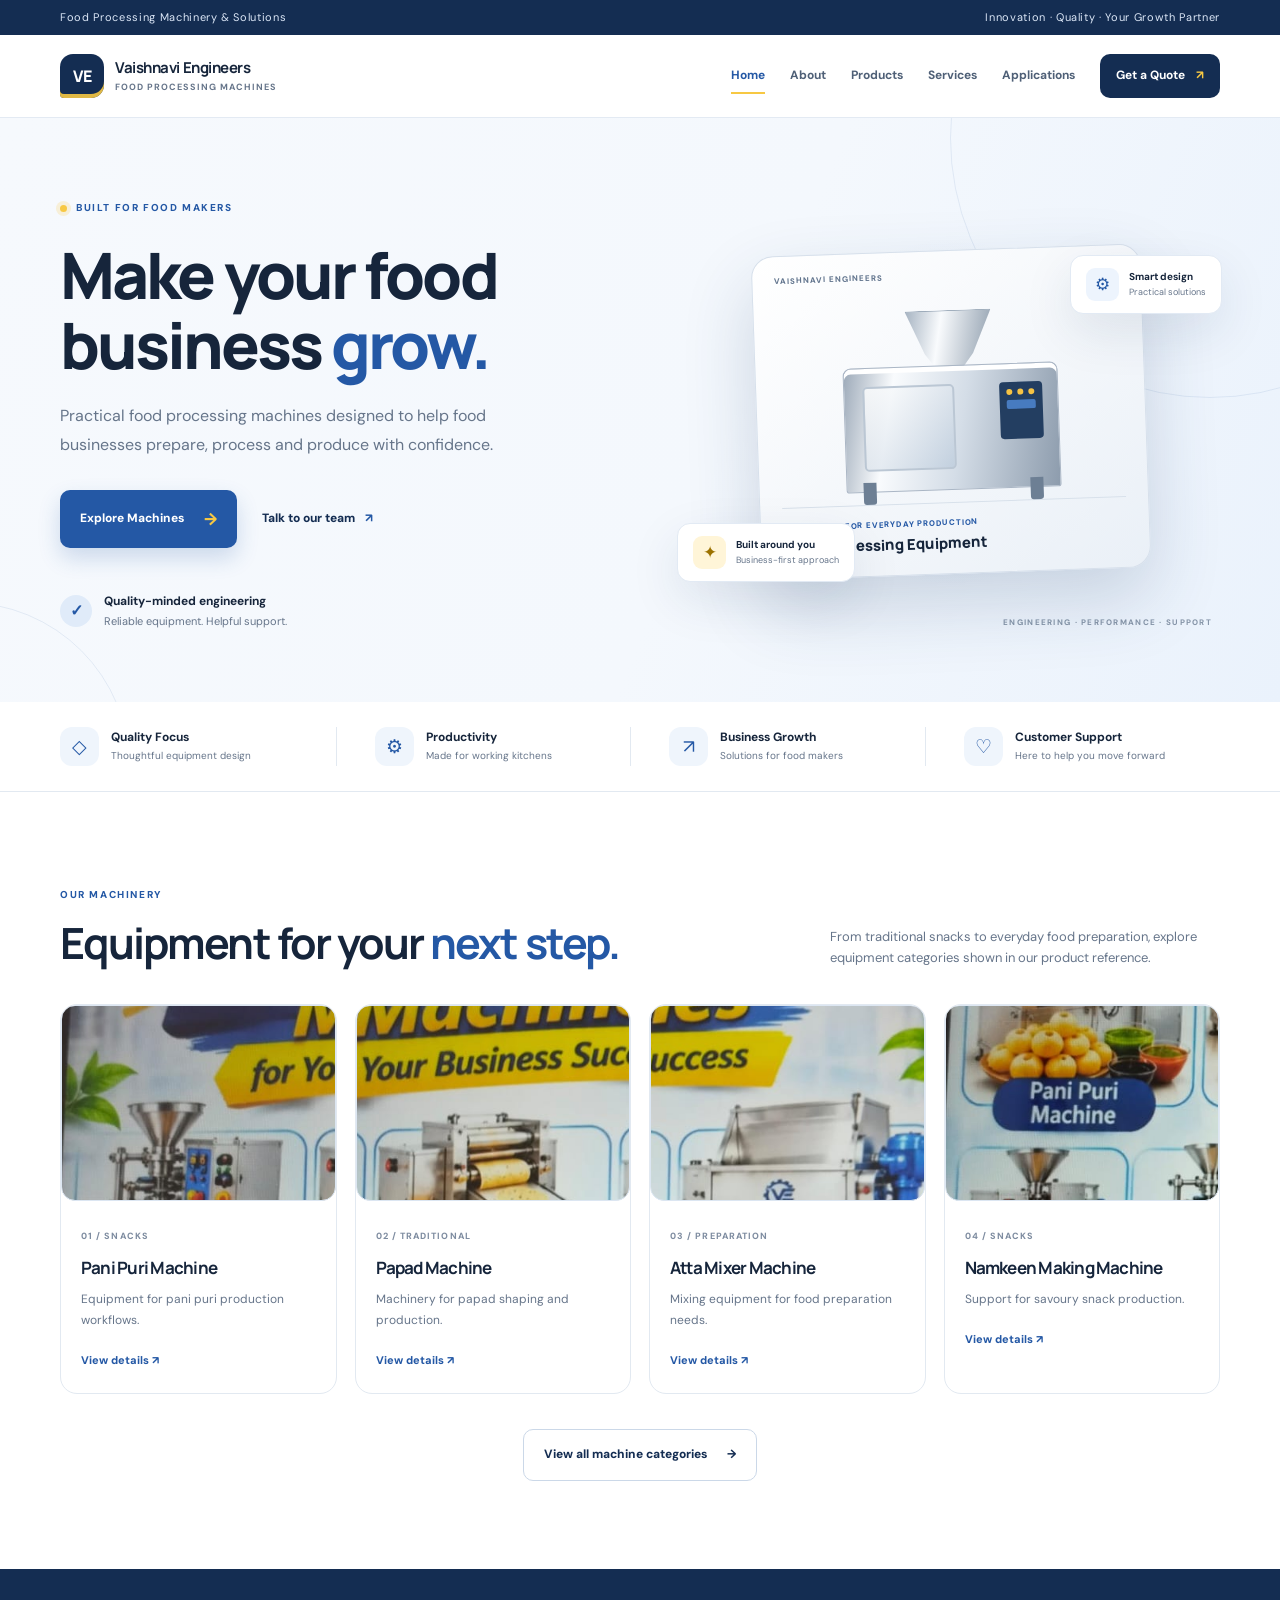
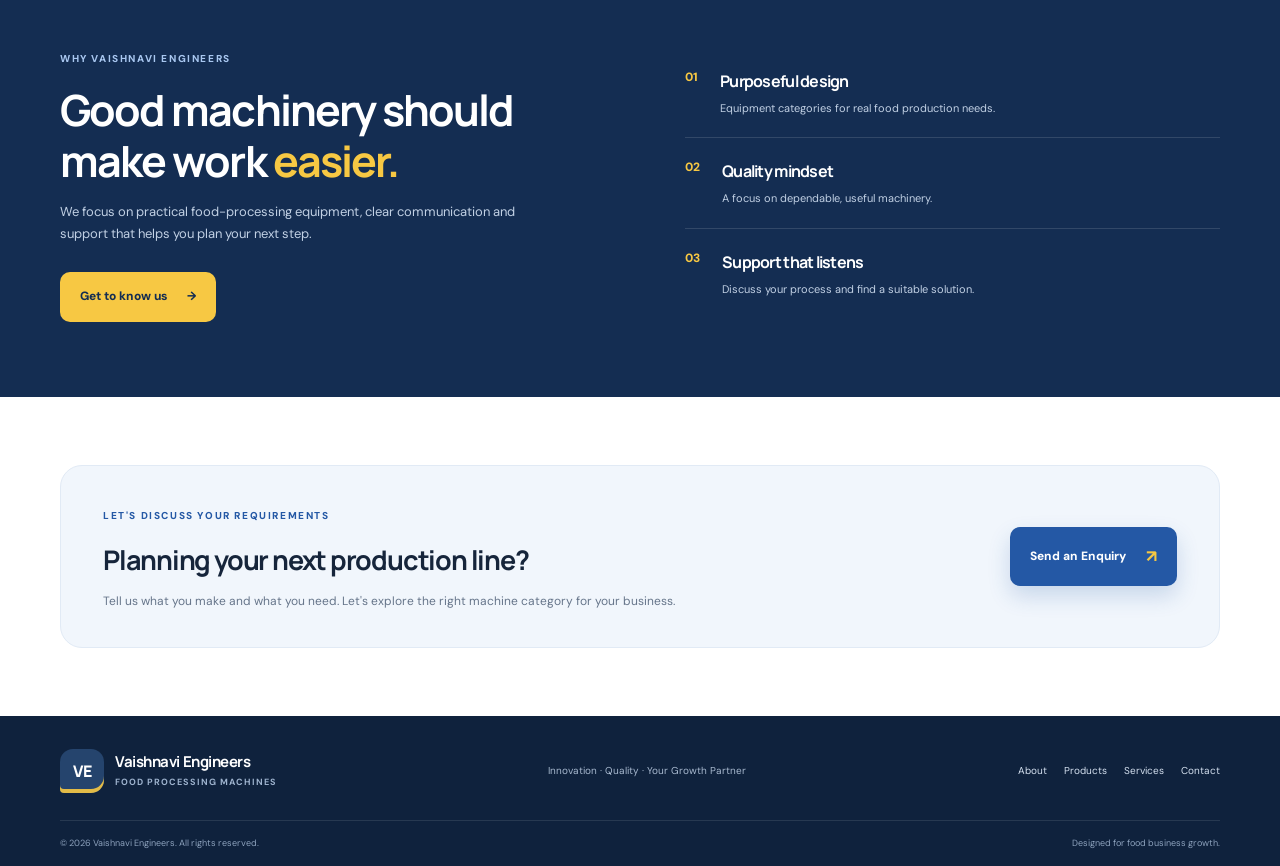
==== commit 01e3010e: "Show actual machine photos on homepage" ====
--- a/index.html
+++ b/index.html
@@ -1,10 +1,10 @@
 <!doctype html>
-<html lang="en"><head><meta charset="utf-8"><meta name="viewport" content="width=device-width, initial-scale=1"><meta name="description" content="Vaishnavi Engineers — food processing machinery for your business growth."><title>Vaishnavi Engineers | Food Processing Machines</title><link rel="stylesheet" href="style.css"><script defer src="script.js"></script></head><body>
+<html lang="en"><head><meta charset="utf-8"><meta name="viewport" content="width=device-width, initial-scale=1"><meta name="description" content="Vaishnavi Engineers — food processing machinery for your business growth."><title>Vaishnavi Engineers | Food Processing Machines</title><link rel="stylesheet" href="style.css"><link rel="stylesheet" href="machine-photos.css"><script defer src="script.js"></script></head><body>
 <div class="topbar"><div class="wrap topbar-inner"><span>Food Processing Machinery & Solutions</span><span>Innovation · Quality · Your Growth Partner</span></div></div>
 <header class="site-header"><div class="wrap nav-wrap"><a class="brand" href="index.html"><span class="brand-mark">VE</span><span><strong>Vaishnavi Engineers</strong><small>FOOD PROCESSING MACHINES</small></span></a><button class="menu-toggle" aria-label="Toggle navigation" aria-expanded="false">☰</button><nav class="nav-links"><a class="active" href="index.html">Home</a><a href="about.html">About</a><a href="products.html">Products</a><a href="services.html">Services</a><a href="projects.html">Applications</a><a class="nav-cta" href="contact.html">Get a Quote <span>↗</span></a></nav></div></header>
 <main><section class="hero"><div class="wrap hero-grid"><div class="hero-copy"><span class="eyebrow"><i></i> BUILT FOR FOOD MAKERS</span><h1>Make your food business <em>grow.</em></h1><p class="hero-lead">Practical food processing machines designed to help food businesses prepare, process and produce with confidence.</p><div class="hero-actions"><a class="btn btn-primary" href="products.html">Explore Machines <span>→</span></a><a class="text-link" href="contact.html">Talk to our team <span>↗</span></a></div><div class="hero-proof"><div class="proof-icon">✓</div><p><strong>Quality-minded engineering</strong><span>Reliable equipment. Helpful support.</span></p></div></div><div class="hero-visual"><div class="visual-glow"></div><div class="machine-card main-machine"><div class="machine-head"><span>VAISHNAVI ENGINEERS</span><span class="status-dot">●</span></div><div class="machine-art"><div class="hopper"></div><div class="machine-body"><div class="control-panel"><i></i><i></i><i></i><b></b></div><div class="machine-door"></div></div><div class="machine-feet"><i></i><i></i></div></div><div class="machine-caption"><span>ENGINEERED FOR EVERYDAY PRODUCTION</span><b>Food Processing Equipment</b></div></div><div class="float-chip chip-top"><span>⚙</span><div><b>Smart design</b><small>Practical solutions</small></div></div><div class="float-chip chip-bottom"><span>✦</span><div><b>Built around you</b><small>Business-first approach</small></div></div><div class="visual-label">ENGINEERING · PERFORMANCE · SUPPORT</div></div></div><div class="hero-orb orb-one"></div><div class="hero-orb orb-two"></div></section>
 <section class="trust-strip"><div class="wrap trust-grid"><div><span class="trust-icon">◇</span><p><b>Quality Focus</b><small>Thoughtful equipment design</small></p></div><div><span class="trust-icon">⚙</span><p><b>Productivity</b><small>Made for working kitchens</small></p></div><div><span class="trust-icon">↗</span><p><b>Business Growth</b><small>Solutions for food makers</small></p></div><div><span class="trust-icon">♡</span><p><b>Customer Support</b><small>Here to help you move forward</small></p></div></div></section>
-<section class="section"><div class="wrap"><div class="section-heading"><div><span class="eyebrow">OUR MACHINERY</span><h2>Equipment for your <em>next step.</em></h2></div><p>From traditional snacks to everyday food preparation, explore equipment categories shown in our product reference.</p></div><div class="product-grid"><a class="product-card" href="products.html#pani-puri"><div class="product-art art-blue"><span>◉</span><div class="mini-machine"><i></i><b></b></div></div><div class="product-info"><span class="product-number">01 / SNACKS</span><h3>Pani Puri Machine</h3><p>Equipment for pani puri production workflows.</p><span class="card-link">View details ↗</span></div></a><a class="product-card" href="products.html#papad"><div class="product-art art-yellow"><span>◉</span><div class="papad-stack"><i></i><i></i><i></i><i></i></div></div><div class="product-info"><span class="product-number">02 / TRADITIONAL</span><h3>Papad Machine</h3><p>Machinery for papad shaping and production.</p><span class="card-link">View details ↗</span></div></a><a class="product-card" href="products.html#atta"><div class="product-art art-green"><span>◉</span><div class="mixer-art"><i></i><b></b></div></div><div class="product-info"><span class="product-number">03 / PREPARATION</span><h3>Atta Mixer Machine</h3><p>Mixing equipment for food preparation needs.</p><span class="card-link">View details ↗</span></div></a><a class="product-card" href="products.html#snacks"><div class="product-art art-violet"><span>◉</span><div class="snack-art">〰</div></div><div class="product-info"><span class="product-number">04 / SNACKS</span><h3>Namkeen Making Machine</h3><p>Support for savoury snack production.</p><span class="card-link">View details ↗</span></div></a></div><div class="center-action"><a class="btn btn-outline" href="products.html">View all machine categories <span>→</span></a></div></div></section>
+<section class="section"><div class="wrap"><div class="section-heading"><div><span class="eyebrow">OUR MACHINERY</span><h2>Equipment for your <em>next step.</em></h2></div><p>From traditional snacks to everyday food preparation, explore equipment categories shown in our product reference.</p></div><div class="product-grid"><a class="product-card" href="products.html#pani-puri"><div class="product-art real-machine-photo crop-pani-puri" role="img" aria-label="Actual Pani Puri machine photo from Vaishnavi Engineers reference"></div><div class="product-info"><span class="product-number">01 / SNACKS</span><h3>Pani Puri Machine</h3><p>Equipment for pani puri production workflows.</p><span class="card-link">View details ↗</span></div></a><a class="product-card" href="products.html#papad"><div class="product-art real-machine-photo crop-papad" role="img" aria-label="Actual Papad machine photo from Vaishnavi Engineers reference"></div><div class="product-info"><span class="product-number">02 / TRADITIONAL</span><h3>Papad Machine</h3><p>Machinery for papad shaping and production.</p><span class="card-link">View details ↗</span></div></a><a class="product-card" href="products.html#atta"><div class="product-art real-machine-photo crop-atta" role="img" aria-label="Actual Atta mixer machine photo from Vaishnavi Engineers reference"></div><div class="product-info"><span class="product-number">03 / PREPARATION</span><h3>Atta Mixer Machine</h3><p>Mixing equipment for food preparation needs.</p><span class="card-link">View details ↗</span></div></a><a class="product-card" href="products.html#snacks"><div class="product-art real-machine-photo crop-namkeen" role="img" aria-label="Actual Namkeen making machine photo from Vaishnavi Engineers reference"></div><div class="product-info"><span class="product-number">04 / SNACKS</span><h3>Namkeen Making Machine</h3><p>Support for savoury snack production.</p><span class="card-link">View details ↗</span></div></a></div><div class="center-action"><a class="btn btn-outline" href="products.html">View all machine categories <span>→</span></a></div></div></section>
 <section class="dark-band"><div class="wrap band-grid"><div><span class="eyebrow eyebrow-light">WHY VAISHNAVI ENGINEERS</span><h2>Good machinery should make work <em>easier.</em></h2><p>We focus on practical food-processing equipment, clear communication and support that helps you plan your next step.</p><a class="btn btn-light" href="about.html">Get to know us <span>→</span></a></div><div class="value-list"><div><span>01</span><div><h3>Purposeful design</h3><p>Equipment categories for real food production needs.</p></div></div><div><span>02</span><div><h3>Quality mindset</h3><p>A focus on dependable, useful machinery.</p></div></div><div><span>03</span><div><h3>Support that listens</h3><p>Discuss your process and find a suitable solution.</p></div></div></div></div></section>
 <section class="cta-section"><div class="wrap cta-box"><div><span class="eyebrow">LET'S DISCUSS YOUR REQUIREMENTS</span><h2>Planning your next production line?</h2><p>Tell us what you make and what you need. Let's explore the right machine category for your business.</p></div><a class="btn btn-primary" href="contact.html">Send an Enquiry <span>↗</span></a></div></section></main>
 <footer class="site-footer"><div class="wrap footer-main"><a class="brand brand-footer" href="index.html"><span class="brand-mark">VE</span><span><strong>Vaishnavi Engineers</strong><small>FOOD PROCESSING MACHINES</small></span></a><p>Innovation · Quality · Your Growth Partner</p><div class="footer-links"><a href="about.html">About</a><a href="products.html">Products</a><a href="services.html">Services</a><a href="contact.html">Contact</a></div></div><div class="wrap footer-bottom"><span>© <span data-year></span> Vaishnavi Engineers. All rights reserved.</span><span>Designed for food business growth.</span></div></footer></body></html>
--- a/style.css
+++ b/style.css
@@ -1 +1,2 @@
-:root{--forest:#123b2b;--forest2:#1d573d;--leaf:#74b84a;--lime:#d7f0a6;--orange:#ef9b43;--ink:#1d3027;--muted:#66776c;--paper:#f5f7ef;--line:#dfe7d9;--white:#fff}*{box-sizing:border-box}html{scroll-behavior:smooth;scroll-padding-top:90px}body{margin:0;font-family:"DM Sans",sans-serif;color:var(--ink);line-height:1.65;background:#fff}a{color:inherit;text-decoration:none}img{max-width:100%;display:block}.wrap{width:min(1160px,92%);margin-inline:auto}.topbar{background:#0b251a;color:#d8e7d8;font-size:11px;padding:8px 0}.topinner{display:flex;justify-content:space-between;gap:12px;flex-wrap:wrap}.navbar{position:sticky;top:0;z-index:50;background:#ffffffed;backdrop-filter:blur(16px);border-bottom:1px solid #e8eee4}.navinner{height:78px;display:flex;align-items:center;justify-content:space-between;gap:22px}.brand{display:flex;align-items:center;gap:10px;font-family:Manrope,sans-serif;font-weight:800;font-size:13px;line-height:1.2;color:var(--forest)}.brand small{display:block;font:800 8px "DM Sans",sans-serif;letter-spacing:1.8px;color:#758a76;margin-top:5px}.brandmark{width:44px;height:44px;display:grid;place-items:center;border-radius:14px;background:linear-gradient(140deg,var(--forest),var(--leaf));color:#fff;font-size:22px;box-shadow:0 8px 22px #123b2b25}.brandmark span{color:var(--lime)}.navlinks{display:flex;align-items:center;gap:22px;font-size:12px;font-weight:800}.navlinks a{transition:color .2s}.navlinks a:hover,.navlinks a.active{color:#4d8d32}.navtoggle{display:none;border:1px solid var(--line);background:#fff;border-radius:10px;padding:8px 12px;font-size:20px}.btn{display:inline-flex;align-items:center;justify-content:center;gap:8px;border:0;border-radius:999px;padding:13px 20px;font-weight:800;font-size:12px;background:var(--forest);color:#fff;box-shadow:0 9px 24px #123b2b25;transition:transform .2s,box-shadow .2s;cursor:pointer}.btn:hover{transform:translateY(-2px);box-shadow:0 13px 30px #123b2b38}.btn.outline{background:transparent;border:1px solid #ffffff9c;color:#fff;box-shadow:none}.btn.light{background:var(--lime);color:var(--forest);box-shadow:none}.eyebrow{display:inline-flex;align-items:center;gap:9px;text-transform:uppercase;letter-spacing:2px;font-size:10px;font-weight:900;color:var(--leaf)}.eyebrow:before{content:"";width:23px;height:2px;background:var(--orange)}h1,h2,h3,p{margin-top:0}h1,h2,h3{font-family:Manrope,sans-serif}h1{font-size:clamp(38px,5.6vw,70px);line-height:1.04;letter-spacing:-2.7px;margin:19px 0}h2{font-size:clamp(28px,3.6vw,43px);line-height:1.13;letter-spacing:-1.4px;margin:14px 0}h3{line-height:1.25}.lead{font-size:16px;line-height:1.85;color:#e0e9dc;max-width:630px}.muted{color:var(--muted)}.section{padding:84px 0}.section.soft{background:var(--paper)}.section.dark{background:var(--forest);color:#fff}.sectionhead{max-width:700px;margin-bottom:36px}.sectionhead p{color:var(--muted);font-size:14px;max-width:620px}.hero{position:relative;isolation:isolate;overflow:hidden;color:#fff;background:#0b251a;min-height:640px;display:flex;align-items:center}.heroimage{position:absolute;inset:0;z-index:-2;background:linear-gradient(90deg,#081e16f5 0%,#0b2a1edb 47%,#0b2a1e45 100%),url('https://images.unsplash.com/photo-1567789884554-0b844b597180?auto=format&fit=crop&w=2000&q=85') center/cover}.hero:after{content:"";position:absolute;z-index:-1;width:520px;height:520px;right:-170px;bottom:-300px;border:1px solid #ffffff25;border-radius:50%;box-shadow:0 0 0 55px #ffffff08,0 0 0 110px #ffffff05}.heroContent{padding:88px 0 110px;max-width:790px}.hero h1 span{color:var(--lime)}.heroActions{display:flex;gap:12px;flex-wrap:wrap;margin-top:29px}.heroProof{display:flex;gap:28px;flex-wrap:wrap;margin-top:43px;color:#d6e3d6;font-size:11px}.heroProof strong{display:block;color:#fff;font-size:17px}.heroBadge{position:absolute;right:max(4%,calc((100% - 1160px)/2));bottom:32px;background:#fff;color:var(--forest);padding:17px 20px;border-radius:15px;display:flex;align-items:center;gap:14px;max-width:300px;box-shadow:0 15px 45px #061b1260}.heroBadge>span{font:800 25px Manrope;color:var(--leaf)}.heroBadge b,.heroBadge small{display:block}.heroBadge b{font-size:12px}.heroBadge small{font-size:10px;color:var(--muted)}.stats{display:grid;grid-template-columns:repeat(4,1fr);background:#fff;border:1px solid var(--line);border-radius:18px;box-shadow:0 18px 55px #183b2010;margin-top:-34px;position:relative;z-index:2}.stat{padding:23px 18px;text-align:center;border-right:1px solid var(--line)}.stat:last-child{border:0}.stat strong{display:block;font:800 23px Manrope;color:var(--forest);letter-spacing:-.7px}.stat span{font-size:10px;color:var(--muted);font-weight:800;text-transform:uppercase;letter-spacing:.8px}.grid{display:grid;gap:20px}.grid.three{grid-template-columns:repeat(3,minmax(0,1fr))}.grid.two{grid-template-columns:repeat(2,minmax(0,1fr))}.card{border:1px solid var(--line);border-radius:18px;background:#fff;overflow:hidden;transition:transform .25s,box-shadow .25s,border-color .25s}.card:hover,.miniCard:hover{transform:translateY(-5px);box-shadow:0 20px 48px #102d4614;border-color:#b8d3a9}.cardbody{padding:23px}.card h3,.miniCard h3{font-size:18px;margin:14px 0 9px}.card p,.miniCard p{color:var(--muted);font-size:13px;margin-bottom:15px}.productimage{height:205px;background:#e7eee3;overflow:hidden}.productimage img{width:100%;height:100%;object-fit:cover;transition:transform .5s}.card:hover .productimage img{transform:scale(1.05)}.tag{display:inline-block;background:#edf6e6;color:#3d772c;border-radius:999px;padding:6px 10px;font-size:9px;font-weight:900;letter-spacing:.8px;text-transform:uppercase}.textlink{color:#447f31;font-size:12px;font-weight:900}.split{display:grid;grid-template-columns:1fr 1fr;align-items:center;gap:62px}.visual{position:relative}.visual img{height:420px;width:100%;object-fit:cover;border-radius:22px}.floatnote{position:absolute;right:-15px;bottom:22px;background:#fff;padding:18px 21px;border-radius:15px;box-shadow:0 16px 45px #123b2b20;max-width:220px}.floatnote strong{font:800 25px Manrope;color:#4e8d33;display:block}.floatnote span{font-size:11px;color:var(--muted)}.checklist{list-style:none;padding:0;margin:24px 0;display:grid;gap:13px}.checklist li{display:flex;gap:11px;align-items:flex-start;font-size:13px;color:#42574a}.check{color:#4f9639;font-weight:900}.banner{padding:48px;border-radius:23px;background:linear-gradient(120deg,#103a29,#286544);color:#fff;display:flex;justify-content:space-between;align-items:center;gap:28px;overflow:hidden}.banner p{color:#d0e2d2;margin-bottom:0;max-width:590px}.banner h2{max-width:650px}.pagehero{padding:73px 0 76px;color:#fff;background:linear-gradient(110deg,#0b251af5,#1b5439e8),url('https://images.unsplash.com/photo-1567789884554-0b844b597180?auto=format&fit=crop&w=1800&q=80') center/cover}.pagehero h1{font-size:clamp(38px,5vw,58px);margin:14px 0}.pagehero p{color:#d5e4d6;max-width:650px}.crumb{font-size:11px;color:#b9d4bc}.miniCard{padding:25px;border:1px solid var(--line);border-radius:17px;background:#fff;transition:transform .25s,box-shadow .25s}.cardicon{width:46px;height:46px;border-radius:14px;background:#eef6e8;color:#4e8b32;display:grid;place-items:center;font-size:21px;margin-bottom:18px}.serviceRow{display:grid;grid-template-columns:60px 1fr;gap:19px;padding:23px 0;border-bottom:1px solid var(--line)}.serviceRow:last-child{border:0}.serviceNumber{font:800 20px Manrope;color:#82a17b}.serviceRow p{color:var(--muted);font-size:13px;margin-bottom:0}.solutionCard{display:grid;grid-template-columns:42% 1fr;gap:23px;align-items:center;border:1px solid var(--line);border-radius:18px;overflow:hidden;padding:14px}.solutionCard>img{width:100%;height:100%;min-height:280px;object-fit:cover;border-radius:12px}.solutionCard h2{font-size:25px}.solutionCard p,.solutionCard li{font-size:12px;color:var(--muted)}.solutionCard ul{padding-left:18px}.disclaimer{font-size:11px;color:var(--muted);margin-top:25px}.projectcard{position:relative;min-height:315px;border-radius:18px;overflow:hidden;color:#fff;background:#102b20}.projectcard img{position:absolute;inset:0;width:100%;height:100%;object-fit:cover;transition:transform .5s}.projectcard:hover img{transform:scale(1.05)}.projectcard:after{content:"";position:absolute;inset:0;background:linear-gradient(0deg,#081e16ed,#081e1605 80%)}.projecttext{position:absolute;z-index:1;left:22px;right:22px;bottom:19px}.projecttext span{font-size:9px;text-transform:uppercase;letter-spacing:1.7px;color:var(--lime);font-weight:900}.projecttext h3{margin:7px 0;font-size:19px}.projecttext p{font-size:11px;color:#e0e9de;margin-bottom:0}.contactgrid{display:grid;grid-template-columns:.8fr 1.2fr;gap:32px}.contactpanel{padding:29px;background:var(--forest);color:#fff;border-radius:20px}.contactpanel p{color:#d4e2d5;font-size:13px}.contactitem{padding:16px 0;border-bottom:1px solid #ffffff25}.contactitem:last-child{border:0}.contactitem small{display:block;color:#b8d2ba;font-size:9px;text-transform:uppercase;letter-spacing:1.4px;font-weight:800}.contactitem span{font-size:12px;overflow-wrap:anywhere}.formbox{padding:29px;border:1px solid var(--line);border-radius:20px}.formgrid{display:grid;grid-template-columns:1fr 1fr;gap:15px}.field{display:grid;gap:7px}.field.full{grid-column:1/-1}.field label{font-size:11px;font-weight:800}.field input,.field textarea,.field select{width:100%;border:1px solid #d4e0cf;border-radius:10px;padding:12px;font:inherit;font-size:13px;outline:none;background:#fff}.field input:focus,.field textarea:focus,.field select:focus{border-color:var(--leaf);box-shadow:0 0 0 3px #74b84a1c}.field textarea{min-height:115px;resize:vertical}.formnote{font-size:10px;color:var(--muted);margin:10px 0 0}.footer{background:#091e15;color:#c2d5c4;padding:51px 0 22px}.footergrid{display:grid;grid-template-columns:1.4fr 1fr 1fr;gap:36px;padding-bottom:32px}.footerbrand{color:#fff}.footerbrand small{color:#9db5a0}.footer h3{color:#fff;font-size:13px}.footer p,.footer a,.footerlinks span{font-size:11px;color:#a9c1ad}.footintro{max-width:360px;margin-top:17px}.footerlinks{display:grid;gap:9px}.footerlinks a:hover,.footercta{color:var(--lime)!important}.smallnote{font-size:9px!important;color:#7f9a85!important}.copyright{border-top:1px solid #ffffff1a;padding-top:17px;font-size:10px;color:#819b87;display:flex;justify-content:space-between;gap:10px;flex-wrap:wrap}.reveal{opacity:0;transform:translateY(15px);transition:opacity .65s,transform .65s}.reveal.visible{opacity:1;transform:none}@media(max-width:900px){.navlinks{gap:13px}.navlinks a{font-size:11px}.navcta{display:none}.split{gap:34px}.grid.three{grid-template-columns:repeat(2,minmax(0,1fr))}.stats{grid-template-columns:repeat(2,1fr)}.stat:nth-child(2){border-right:0}.stat:nth-child(-n+2){border-bottom:1px solid var(--line)}.contactgrid{grid-template-columns:1fr}.footergrid{grid-template-columns:1fr 1fr}.footergrid>div:first-child{grid-column:1/-1}.solutionCard{grid-template-columns:1fr}.solutionCard>img{height:220px;min-height:0}}@media(max-width:680px){.topinner{justify-content:center;text-align:center}.navinner{height:68px}.navtoggle{display:block}.navlinks{display:none;position:absolute;top:68px;left:0;right:0;background:#fff;border-bottom:1px solid var(--line);padding:13px 4% 20px;flex-direction:column;align-items:stretch;gap:0}.navlinks.open{display:flex}.navlinks a{padding:11px 0;border-bottom:1px solid #edf1e9;font-size:13px}.navlinks a:last-child{border:0}.brandmark{width:38px;height:38px}.brand{font-size:11px}.hero{min-height:620px}.heroContent{padding:70px 0 100px}.hero h1{letter-spacing:-1.7px}.lead{font-size:14px}.heroProof{gap:17px}.heroBadge{left:4%;right:4%;bottom:18px;max-width:none}.section{padding:60px 0}.grid.three,.grid.two,.split{grid-template-columns:1fr}.visual img{height:300px}.floatnote{right:9px;bottom:10px}.stats{margin-top:-23px}.stat{padding:18px 9px}.stat strong{font-size:20px}.stat span{font-size:8px}.banner{padding:28px;align-items:flex-start;flex-direction:column}.pagehero{padding:53px 0}.formbox,.contactpanel{padding:21px}.formgrid{grid-template-columns:1fr}.field.full{grid-column:auto}.footergrid{grid-template-columns:1fr}.footergrid>div:first-child{grid-column:auto}.projectcard{min-height:280px}}@media(prefers-reduced-motion:reduce){html{scroll-behavior:auto}.reveal{opacity:1;transform:none;transition:none}*{transition:none!important}}+@import url('https://fonts.googleapis.com/css2?family=DM+Sans:wght@400;500;600;700&family=Manrope:wght@400;500;600;700;800&display=swap');
+:root{--navy:#142d52;--blue:#2458a5;--blue2:#3478d4;--ink:#16253b;--muted:#66758a;--line:#e2e9f1;--pale:#f3f7fc;--yellow:#f7c843;--white:#fff;--radius:20px;--shadow:0 18px 50px rgba(22,49,87,.10)}*{box-sizing:border-box}html{scroll-behavior:smooth}body{margin:0;color:var(--ink);font-family:'DM Sans',sans-serif;line-height:1.65;background:#fff}a{color:inherit;text-decoration:none}button,input,textarea,select{font:inherit}.wrap{width:min(1160px,calc(100% - 44px));margin:auto}.topbar{background:var(--navy);color:#dce7f7;font-size:11px;letter-spacing:.06em}.topbar-inner{min-height:35px;display:flex;justify-content:space-between;align-items:center;gap:16px}.site-header{position:sticky;top:0;z-index:20;background:rgba(255,255,255,.94);backdrop-filter:blur(14px);border-bottom:1px solid rgba(220,229,240,.8)}.nav-wrap{height:82px;display:flex;align-items:center;justify-content:space-between;gap:30px}.brand{display:flex;align-items:center;gap:11px;flex-shrink:0}.brand-mark{display:grid;place-items:center;width:44px;height:44px;background:var(--navy);color:#fff;border-radius:13px 13px 13px 4px;font-family:Manrope,sans-serif;font-weight:800;font-size:16px;box-shadow:inset 0 -4px 0 rgba(247,200,67,.9)}.brand strong,.brand small{display:block;line-height:1.25}.brand strong{font-family:Manrope,sans-serif;font-size:15px;letter-spacing:-.03em}.brand small{font-size:9px;letter-spacing:.11em;color:var(--muted);margin-top:5px;font-weight:700}.nav-links{display:flex;align-items:center;gap:25px;font-size:12px;font-weight:700;color:#4f6077}.nav-links>a:not(.nav-cta){padding:8px 0;position:relative}.nav-links>a.active:not(.nav-cta),.nav-links>a:hover:not(.nav-cta){color:var(--blue)}.nav-links>a.active:not(.nav-cta):after{content:'';height:2px;background:var(--yellow);position:absolute;bottom:0;left:0;right:0}.nav-cta{padding:12px 16px;border-radius:10px;background:var(--navy);color:#fff;white-space:nowrap}.nav-cta span{color:var(--yellow);margin-left:8px}.menu-toggle{display:none;background:none;border:0;font-size:25px;color:var(--navy);cursor:pointer}.hero{position:relative;overflow:hidden;background:linear-gradient(112deg,#f6f9fd 0%,#f4f8fd 56%,#eaf2fc 100%);padding:76px 0 72px;min-height:560px}.hero-grid{display:grid;grid-template-columns:1fr .95fr;gap:56px;align-items:center;position:relative;z-index:2}.hero-copy{max-width:560px}.eyebrow{display:inline-flex;align-items:center;gap:9px;color:var(--blue);font-size:10px;font-weight:800;letter-spacing:.16em;text-transform:uppercase}.eyebrow i{width:7px;height:7px;border-radius:50%;background:var(--yellow);box-shadow:0 0 0 4px rgba(247,200,67,.2)}h1,h2,h3,p{margin-top:0}h1,h2,h3{font-family:Manrope,sans-serif;letter-spacing:-.045em}h1{font-size:clamp(42px,5vw,65px);line-height:1.08;margin:20px 0 22px;font-weight:800}h1 em,h2 em{color:var(--blue);font-style:normal} .hero-lead{font-size:16px;line-height:1.85;color:var(--muted);max-width:490px}.hero-actions{display:flex;align-items:center;gap:25px;margin-top:30px;flex-wrap:wrap}.btn{display:inline-flex;align-items:center;justify-content:center;gap:20px;padding:15px 20px;border:0;border-radius:10px;font-size:12px;font-weight:800;cursor:pointer;transition:transform .2s,box-shadow .2s}.btn:hover{transform:translateY(-2px)}.btn-primary{background:var(--blue);color:#fff;box-shadow:0 10px 22px rgba(36,88,165,.2)}.btn-primary span{color:var(--yellow);font-size:17px}.btn-outline{border:1px solid #cbd8e8;color:var(--navy);background:#fff}.btn-light{background:var(--yellow);color:var(--navy)}.text-link{font-size:12px;font-weight:800;color:var(--navy)}.text-link span{margin-left:7px;color:var(--blue)}.hero-proof{display:flex;gap:12px;align-items:center;margin-top:44px}.proof-icon{width:32px;height:32px;border-radius:50%;background:#e0ebf9;color:var(--blue);display:grid;place-items:center;font-weight:800}.hero-proof p{margin:0}.hero-proof strong,.hero-proof span{display:block}.hero-proof strong{font-size:12px}.hero-proof span{font-size:11px;color:var(--muted)}.hero-visual{position:relative;min-height:390px;display:grid;place-items:center}.visual-glow{position:absolute;width:360px;height:360px;background:radial-gradient(circle,rgba(63,126,211,.18),rgba(63,126,211,0) 68%);border-radius:50%}.machine-card{position:relative;z-index:1;width:min(390px,90%);padding:18px 22px 20px;background:linear-gradient(145deg,#fff,#eaf0f7);border:1px solid #d7e0eb;border-radius:22px;box-shadow:0 30px 70px rgba(31,64,107,.19);transform:rotate(-2deg)}.machine-head{display:flex;justify-content:space-between;color:#61748d;font-size:8px;letter-spacing:.12em;font-weight:800}.status-dot{color:#48b58a}.machine-art{height:220px;position:relative;display:flex;align-items:flex-end;justify-content:center;padding-bottom:12px}.hopper{position:absolute;top:28px;left:calc(50% - 43px);width:86px;height:64px;background:linear-gradient(100deg,#a8b5c3,#f9fbfd 38%,#8d9cac);clip-path:polygon(0 0,100% 0,78% 68%,60% 100%,40% 100%,22% 68%);border:1px solid #8899ab}.machine-body{height:125px;width:215px;position:relative;background:linear-gradient(100deg,#9daab9 0%,#f9fbfd 22%,#d4dde7 54%,#8d9cad 100%);border:1px solid #aab6c5;border-radius:8px 8px 3px 3px;box-shadow:inset 0 5px 0 #fff}.control-panel{position:absolute;right:15px;top:18px;width:43px;height:57px;border-radius:4px;background:#233e61;padding:7px;display:flex;flex-wrap:wrap;gap:5px;align-content:flex-start}.control-panel i{width:6px;height:6px;background:#f6c344;border-radius:50%}.control-panel b{width:100%;height:9px;background:#477bc0;border-radius:2px}.machine-door{position:absolute;left:18px;top:18px;width:92px;height:85px;border:2px solid #bbc7d4;border-radius:5px;background:linear-gradient(135deg,rgba(255,255,255,.8),rgba(181,198,216,.6))}.machine-feet{position:absolute;bottom:0;left:calc(50% - 90px);width:180px;display:flex;justify-content:space-between}.machine-feet i{width:13px;height:22px;background:#6d7f94;border-radius:0 0 3px 3px}.machine-caption{border-top:1px solid #d8e1eb;padding-top:13px}.machine-caption span,.machine-caption b{display:block}.machine-caption span{font-size:8px;color:var(--blue);letter-spacing:.1em;font-weight:800}.machine-caption b{font:800 15px Manrope;margin-top:3px}.float-chip{position:absolute;z-index:3;display:flex;gap:10px;align-items:center;padding:12px 15px;background:#fff;border:1px solid #e2eaf4;border-radius:13px;box-shadow:var(--shadow)}.float-chip>span{width:33px;height:33px;border-radius:9px;background:#edf4fd;color:var(--blue);display:grid;place-items:center;font-size:17px}.float-chip b,.float-chip small{display:block}.float-chip b{font-size:10px}.float-chip small{font-size:9px;color:var(--muted)}.chip-top{top:38px;right:-2px}.chip-bottom{bottom:25px;left:-5px}.chip-bottom>span{background:#fff5d8;color:#9c7200}.visual-label{position:absolute;bottom:-22px;right:8px;font-size:8px;letter-spacing:.16em;color:#8796a9;font-weight:800}.hero-orb{position:absolute;border:1px solid rgba(53,104,170,.1);border-radius:50%}.orb-one{width:520px;height:520px;right:-190px;top:-240px}.orb-two{width:330px;height:330px;left:-200px;bottom:-230px}.trust-strip{border-bottom:1px solid var(--line);background:#fff}.trust-grid{display:grid;grid-template-columns:repeat(4,1fr);padding:25px 0;gap:18px}.trust-grid>div{display:flex;align-items:center;gap:12px;padding-left:20px;border-right:1px solid var(--line)}.trust-grid>div:first-child{padding-left:0}.trust-grid>div:last-child{border:0}.trust-icon{width:39px;height:39px;display:grid;place-items:center;border-radius:12px;background:#eff5fc;color:var(--blue);font-size:19px}.trust-grid p{margin:0}.trust-grid b,.trust-grid small{display:block}.trust-grid b{font-size:12px}.trust-grid small{font-size:10px;color:var(--muted)}.section{padding:88px 0}.section-heading{display:flex;justify-content:space-between;align-items:end;gap:35px;margin-bottom:35px}.section-heading h2,.about-copy h2,.dark-band h2,.contact-copy h2{font-size:clamp(30px,3.4vw,43px);line-height:1.18;margin:12px 0 0}.section-heading>p{max-width:390px;margin:0;color:var(--muted);font-size:13px}.product-grid{display:grid;grid-template-columns:repeat(4,1fr);gap:18px}.product-card{border:1px solid var(--line);border-radius:17px;overflow:hidden;transition:transform .25s,box-shadow .25s;background:#fff}.product-card:hover,.catalog-card:hover,.application-card:hover{transform:translateY(-5px);box-shadow:var(--shadow)}.product-art{height:165px;position:relative;display:grid;place-items:center;overflow:hidden}.product-art>span:first-child{position:absolute;right:17px;top:10px;font-size:22px;opacity:.12}.art-blue{background:linear-gradient(135deg,#eaf3ff,#d5e5fa);color:#28599a}.art-yellow{background:linear-gradient(135deg,#fff7dd,#fbe7a9);color:#92700b}.art-green{background:linear-gradient(135deg,#e6f6f0,#cceadd);color:#24775c}.art-violet{background:linear-gradient(135deg,#f0eaff,#ddd0fb);color:#6345a3}.art-orange{background:linear-gradient(135deg,#fff0e2,#ffd6b1);color:#a75d22}.art-teal{background:linear-gradient(135deg,#e2f7f6,#bde7e5);color:#1f7776}.art-slate{background:linear-gradient(135deg,#e9eff5,#cdd9e6);color:#405a75}.mini-machine{position:relative;width:94px;height:73px;background:linear-gradient(90deg,#9eacbd,#fff 35%,#b2bfce);border:2px solid #9babbc;border-radius:7px 7px 3px 3px;box-shadow:0 12px 18px #1a39521a}.mini-machine:before{content:'';position:absolute;top:-34px;left:21px;width:48px;height:35px;background:linear-gradient(90deg,#9eacbd,#fff,#9eacbd);clip-path:polygon(0 0,100% 0,76% 75%,62% 100%,38% 100%,24% 75%)}.mini-machine i{position:absolute;right:9px;top:13px;width:19px;height:25px;background:#23446c;border-radius:3px}.mini-machine b{position:absolute;left:11px;top:13px;width:27px;height:31px;border:2px solid #a6b3c2;border-radius:3px}.papad-stack{position:relative;width:115px;height:65px;border-radius:50%;background:#d9a63b;box-shadow:0 9px 0 #c18c2c,0 18px 0 #e2b44c,0 27px 0 #c18c2c;transform:scale(.78);border:2px solid #fff0c7}.papad-stack i{display:none}.mixer-art{width:130px;height:70px;border-radius:8px 8px 20px 20px;background:linear-gradient(90deg,#9aaabc,#f8fafc,#9aaabc);border:2px solid #9eacbb;position:relative;box-shadow:0 12px 20px #173c5218}.mixer-art:before{content:'';position:absolute;left:20px;top:-30px;width:86px;height:30px;background:#e6edf5;border:2px solid #a6b4c4;border-radius:12px 12px 0 0}.mixer-art i{position:absolute;right:-11px;top:5px;width:15px;height:42px;background:#28558e;border-radius:3px}.mixer-art b{position:absolute;left:14px;right:14px;top:16px;height:26px;border:2px solid #bdc8d5;border-radius:4px}.snack-art{font-size:85px;line-height:1;font-weight:800;transform:rotate(-16deg);text-shadow:0 7px 0 #8d74ce}.product-info{padding:20px}.product-number{font-size:9px;letter-spacing:.12em;color:#7e8ca0;font-weight:800}.product-info h3,.catalog-copy h3,.application-card h3{font-size:17px;margin:7px 0}.product-info p,.catalog-copy p,.application-card p{font-size:12px;color:var(--muted);line-height:1.75;margin-bottom:15px}.card-link{font-size:11px;font-weight:800;color:var(--blue)}.center-action{text-align:center;margin-top:35px}.dark-band{background:var(--navy);color:#fff;padding:75px 0;position:relative;overflow:hidden}.band-grid{display:grid;grid-template-columns:1fr 1fr;gap:90px;align-items:center}.eyebrow-light{color:#a9c7f0}.dark-band h2{margin:15px 0}.dark-band h2 em{color:var(--yellow)}.dark-band p{color:#c1d0e4;font-size:13px;max-width:460px}.dark-band .btn{margin-top:15px}.value-list>div{display:flex;gap:22px;padding:20px 0;border-bottom:1px solid rgba(255,255,255,.13)}.value-list>div:last-child{border:0}.value-list>div>span{font-size:12px;color:var(--yellow);font-weight:800}.value-list h3{font-size:16px;margin:0 0 5px}.value-list p{font-size:11px;margin:0}.cta-section{padding:68px 0}.cta-box{display:flex;justify-content:space-between;align-items:center;gap:30px;background:#f1f6fc;border:1px solid #e1eaf5;border-radius:22px;padding:35px 42px}.cta-box h2{font-size:27px;margin:10px 0}.cta-box p{font-size:12px;color:var(--muted);margin:0;max-width:600px}.site-footer{background:#0f223d;color:#fff;padding:33px 0 0}.footer-main{display:flex;align-items:center;justify-content:space-between;gap:25px;padding-bottom:27px}.brand-footer .brand-mark{background:#25446d}.brand-footer strong{color:#fff}.brand-footer small{color:#9eb3ce}.footer-main>p{font-size:10px;color:#a9bad0;margin:0}.footer-links{display:flex;gap:17px;font-size:10px;color:#d5e1f0}.footer-bottom{border-top:1px solid rgba(255,255,255,.1);padding:15px 0;display:flex;justify-content:space-between;gap:20px;color:#8da2bd;font-size:9px}.page-hero{padding:68px 0 55px;background:linear-gradient(110deg,#f2f7fd,#eaf2fb);border-bottom:1px solid var(--line)}.page-hero h1{max-width:760px;font-size:clamp(38px,5vw,58px);margin:17px 0}.page-hero p{max-width:650px;color:var(--muted);font-size:14px}.breadcrumbs{display:flex;gap:10px;margin-top:24px;font-size:10px;color:#7b8ca1}.breadcrumbs a{color:var(--blue);font-weight:800}.about-grid{display:grid;grid-template-columns:.9fr 1fr;gap:75px;align-items:center}.about-illustration{min-height:390px;border-radius:24px;background:linear-gradient(145deg,#e9f2fc,#dce9f7);position:relative;display:grid;place-items:center;overflow:hidden}.about-illustration:before,.about-illustration:after{content:'';position:absolute;border:1px solid #b9cee6;border-radius:50%}.about-illustration:before{width:350px;height:350px}.about-illustration:after{width:260px;height:260px}.about-badge{position:absolute;z-index:2;left:22px;top:22px;width:70px;height:70px;border-radius:20px;background:#fff;box-shadow:var(--shadow);display:grid;place-items:center;color:var(--blue);font:800 22px Manrope}.about-badge span{font:800 7px 'DM Sans';letter-spacing:.1em;margin-top:-18px}.about-machine{z-index:1;position:relative;width:220px;height:210px;display:flex;justify-content:center;align-items:flex-end;padding-bottom:35px}.about-machine .machine-body{width:210px}.illustration-note{position:absolute;bottom:20px;font-size:9px;letter-spacing:.14em;color:#536f92;font-weight:800}.about-copy>p{font-size:13px;color:var(--muted);line-height:1.9;margin-top:20px}.about-points{margin-top:26px}.about-points>div{display:flex;gap:15px;padding:14px 0;border-bottom:1px solid var(--line)}.about-points>div>span{font-size:10px;color:var(--blue);font-weight:800}.about-points p{margin:0}.about-points b,.about-points small{display:block}.about-points b{font-size:12px}.about-points small{font-size:11px;color:var(--muted)}.statement-card{padding:35px;border:1px solid rgba(255,255,255,.16);border-radius:18px;background:rgba(255,255,255,.05)}.statement-mark{font:800 70px Manrope;color:var(--yellow);line-height:.8}.statement-card h3{font-size:25px;margin:20px 0}.catalog-grid{display:grid;grid-template-columns:repeat(3,1fr);gap:20px}.catalog-card{border:1px solid var(--line);border-radius:17px;overflow:hidden;transition:.25s}.catalog-art{height:200px;position:relative;display:grid;place-items:center;overflow:hidden}.catalog-index{position:absolute;top:15px;left:17px;font-size:10px;letter-spacing:.1em;font-weight:800;opacity:.65}.catalog-art .mini-machine{transform:scale(1.25)}.catalog-art .papad-stack{transform:scale(1.05)}.catalog-art .mixer-art{transform:scale(1.1)}.food-emoji{position:absolute;bottom:15px;right:18px;font-size:16px;letter-spacing:5px;opacity:.8}.sam-art{font-size:40px;letter-spacing:8px}.chakli-art{font-size:90px;text-shadow:0 7px 0 #67b9b6}.generic-machine{width:125px;height:75px;border:2px solid #91a4b9;border-radius:8px;background:linear-gradient(90deg,#a7b7c7,#fff,#a7b7c7);position:relative}.generic-machine i{position:absolute;top:-30px;left:35px;width:50px;height:30px;background:#eaf0f6;clip-path:polygon(0 0,100% 0,70% 100%,30% 100%)}.generic-machine b{position:absolute;top:15px;right:12px;width:25px;height:35px;background:#254a77;border-radius:3px}.generic-machine em{position:absolute;left:15px;top:15px;width:40px;height:38px;border:2px solid #b3c0cf}.catalog-copy{padding:22px}.catalog-copy h3{font-size:18px}.catalog-copy p{min-height:63px}.service-grid{display:grid;grid-template-columns:repeat(4,1fr);gap:17px}.service-card{position:relative;border:1px solid var(--line);border-radius:17px;padding:25px 22px;background:#fff;min-height:240px}.service-icon{display:grid;place-items:center;width:45px;height:45px;border-radius:13px;background:#edf4fc;color:var(--blue);font-size:22px}.service-number{position:absolute;right:20px;top:24px;color:#a5b4c7;font-size:10px;font-weight:800}.service-card h3{font-size:17px;margin:24px 0 10px}.service-card p{font-size:12px;color:var(--muted);line-height:1.8}.process-section{background:var(--navy);padding:65px 0;color:#fff}.process-grid{display:grid;grid-template-columns:1fr 1fr;gap:80px;align-items:center}.process-grid h2{font-size:35px;line-height:1.2;margin:15px 0}.process-grid p{color:#bdcde2;font-size:13px}.check-list{list-style:none;margin:0;padding:0}.check-list li{display:flex;align-items:center;gap:13px;padding:12px 0;border-bottom:1px solid rgba(255,255,255,.12);font-size:12px;color:#e1e9f4}.check-list li span{display:grid;place-items:center;width:23px;height:23px;border-radius:50%;background:rgba(247,200,67,.15);color:var(--yellow);font-weight:800}.application-grid{display:grid;grid-template-columns:repeat(3,1fr);gap:20px}.application-card{border:1px solid var(--line);border-radius:17px;overflow:hidden;transition:.25s}.application-art{height:170px;position:relative;display:grid;place-items:center}.application-art>span{position:absolute;top:14px;left:16px;font-size:10px;font-weight:800;opacity:.6}.food-illustration{font-size:36px;letter-spacing:6px;font-weight:800}.application-card>div:last-child{padding:22px}.application-card h3{font-size:18px}.contact-grid{display:grid;grid-template-columns:.8fr 1.2fr;gap:65px;align-items:start}.contact-copy>p{font-size:13px;color:var(--muted);margin-top:20px;line-height:1.9}.contact-highlight{display:flex;gap:13px;align-items:flex-start;margin-top:24px}.contact-highlight>span{display:grid;place-items:center;width:40px;height:40px;flex-shrink:0;border-radius:12px;background:#edf4fc;color:var(--blue);font-size:18px}.contact-highlight b,.contact-highlight small{display:block}.contact-highlight b{font-size:12px}.contact-highlight small{font-size:11px;color:var(--muted);margin-top:3px}.contact-note{margin-top:30px;padding:14px 16px;border-left:3px solid var(--yellow);background:#fff8df;color:#6e5b22;font-size:10px;line-height:1.7}.enquiry-form{padding:30px;border:1px solid var(--line);border-radius:20px;box-shadow:var(--shadow);background:#fff}.form-heading{margin-bottom:24px}.form-heading>span{font-size:9px;letter-spacing:.15em;color:var(--blue);font-weight:800}.form-heading h3{font-size:25px;margin:5px 0}.form-row{display:grid;grid-template-columns:1fr 1fr;gap:15px}.enquiry-form label{display:block;font-size:11px;font-weight:800;color:#45566d;margin-bottom:16px}.enquiry-form label>span{color:#d75c47}.enquiry-form input,.enquiry-form textarea,.enquiry-form select{display:block;width:100%;margin-top:7px;padding:12px 13px;border:1px solid #dce5ef;border-radius:9px;background:#f9fbfd;color:var(--ink);font-size:12px;outline:none}.enquiry-form input:focus,.enquiry-form textarea:focus,.enquiry-form select:focus{border-color:#7da8e2;box-shadow:0 0 0 3px #e9f1fd}.enquiry-form textarea{resize:vertical}.form-submit{width:100%}.form-footnote{font-size:10px;color:var(--muted);line-height:1.7;margin:13px 0 0}.form-status{font-size:11px;color:var(--blue);margin:10px 0 0}@media(max-width:1000px){.nav-links{gap:15px}.nav-links{font-size:11px}.hero-grid{gap:25px}.product-grid{grid-template-columns:repeat(2,1fr)}.service-grid{grid-template-columns:repeat(2,1fr)}.catalog-grid,.application-grid{grid-template-columns:repeat(2,1fr)}.about-grid,.contact-grid{gap:35px}.trust-grid>div{padding-left:10px}.trust-grid small{font-size:9px}}@media(max-width:760px){.wrap{width:min(100% - 32px,560px)}.topbar-inner{justify-content:center;text-align:center;min-height:31px}.topbar-inner span:last-child{display:none}.nav-wrap{height:70px}.brand strong{font-size:13px}.brand small{font-size:8px}.brand-mark{width:40px;height:40px}.menu-toggle{display:block}.nav-links{display:none;position:absolute;left:0;right:0;top:70px;padding:15px 22px 22px;background:#fff;border-bottom:1px solid var(--line);box-shadow:0 15px 25px #122c4d12;align-items:stretch;gap:5px;flex-direction:column}.nav-links.open{display:flex}.nav-links>a:not(.nav-cta){padding:11px 4px}.nav-links>a.active:not(.nav-cta):after{display:none}.nav-cta{text-align:center;margin-top:7px}.hero{padding:52px 0 55px}.hero-grid{grid-template-columns:1fr;gap:20px}.hero-copy{max-width:none}.hero h1{font-size:46px}.hero-lead{font-size:14px}.hero-visual{min-height:340px}.machine-card{width:min(330px,84%);padding:15px}.machine-art{height:190px}.chip-top{right:0;top:10px}.chip-bottom{left:0;bottom:12px}.visual-label{bottom:-7px}.trust-grid{grid-template-columns:1fr 1fr;gap:20px;padding:20px 0}.trust-grid>div{border:0;padding:0}.trust-grid small{font-size:9px}.section{padding:60px 0}.section-heading{display:block}.section-heading>p{margin-top:18px}.section-heading h2,.about-copy h2,.dark-band h2,.contact-copy h2{font-size:34px}.product-grid{gap:12px}.product-art{height:135px}.product-info{padding:15px}.product-info h3{font-size:15px}.product-info p{font-size:11px}.dark-band{padding:55px 0}.band-grid,.about-grid,.contact-grid,.process-grid{grid-template-columns:1fr;gap:35px}.value-list{margin-top:0}.cta-section{padding:45px 0}.cta-box{align-items:flex-start;flex-direction:column;padding:25px}.cta-box h2{font-size:24px}.footer-main{align-items:flex-start;flex-direction:column;gap:18px}.footer-links{flex-wrap:wrap}.footer-bottom{flex-direction:column;gap:4px}.page-hero{padding:50px 0 38px}.page-hero h1{font-size:42px}.page-hero p{font-size:13px}.about-illustration{min-height:320px}.catalog-grid,.application-grid{grid-template-columns:1fr}.catalog-art{height:190px}.catalog-copy p{min-height:0}.service-grid{grid-template-columns:1fr 1fr;gap:12px}.service-card{padding:19px 16px;min-height:225px}.service-card h3{font-size:15px}.process-grid h2{font-size:30px}.enquiry-form{padding:22px 17px}.form-row{grid-template-columns:1fr;gap:0}}@media(max-width:390px){.hero h1{font-size:39px}.hero-actions{gap:15px}.product-grid,.service-grid{grid-template-columns:1fr}.product-art{height:160px}.hero-proof{margin-top:30px}.brand{gap:8px}}
--- a/machine-photos.css
+++ b/machine-photos.css
@@ -0,0 +1,32 @@
+/* Real machine photo crops taken from the Vaishnavi Engineers reference poster.
+   The source poster is embedded so the uploaded reference file can be removed from the repository. */
+.real-machine-photo{
+  background-image:url("[data-uri]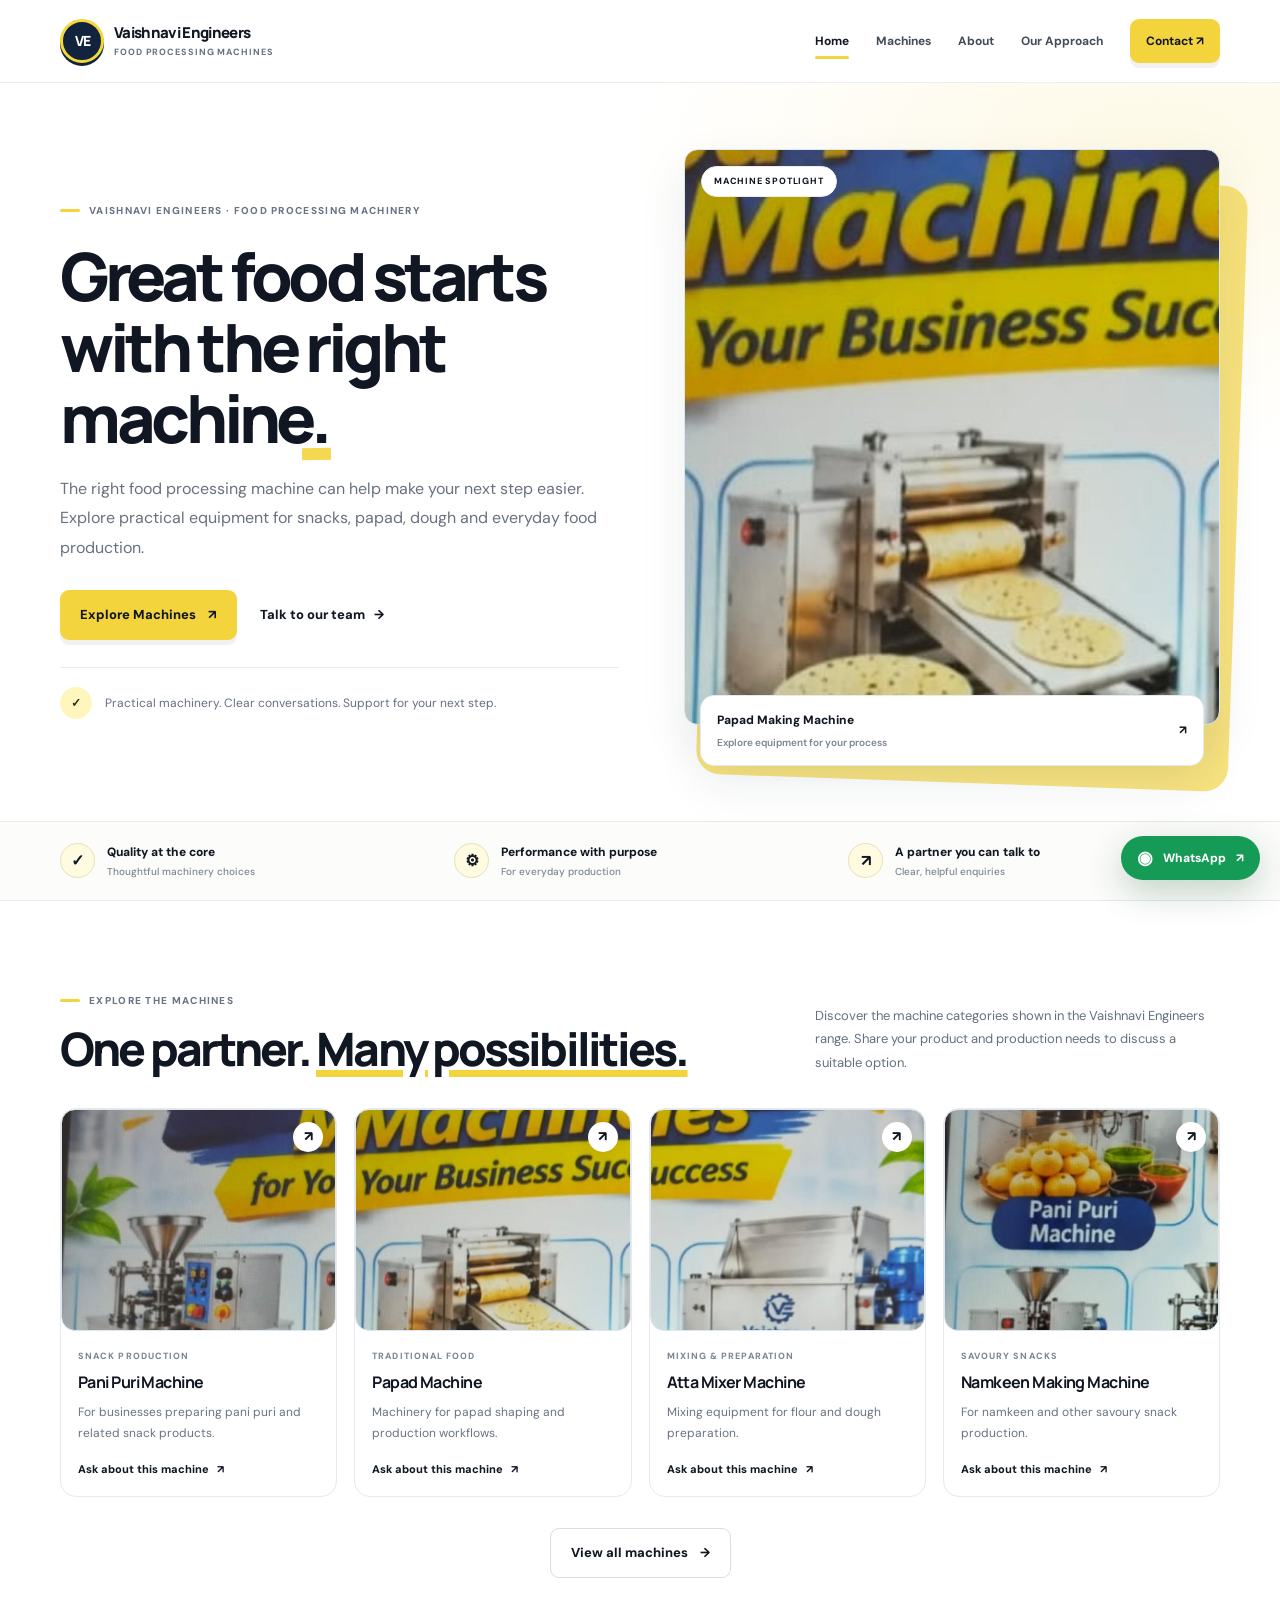
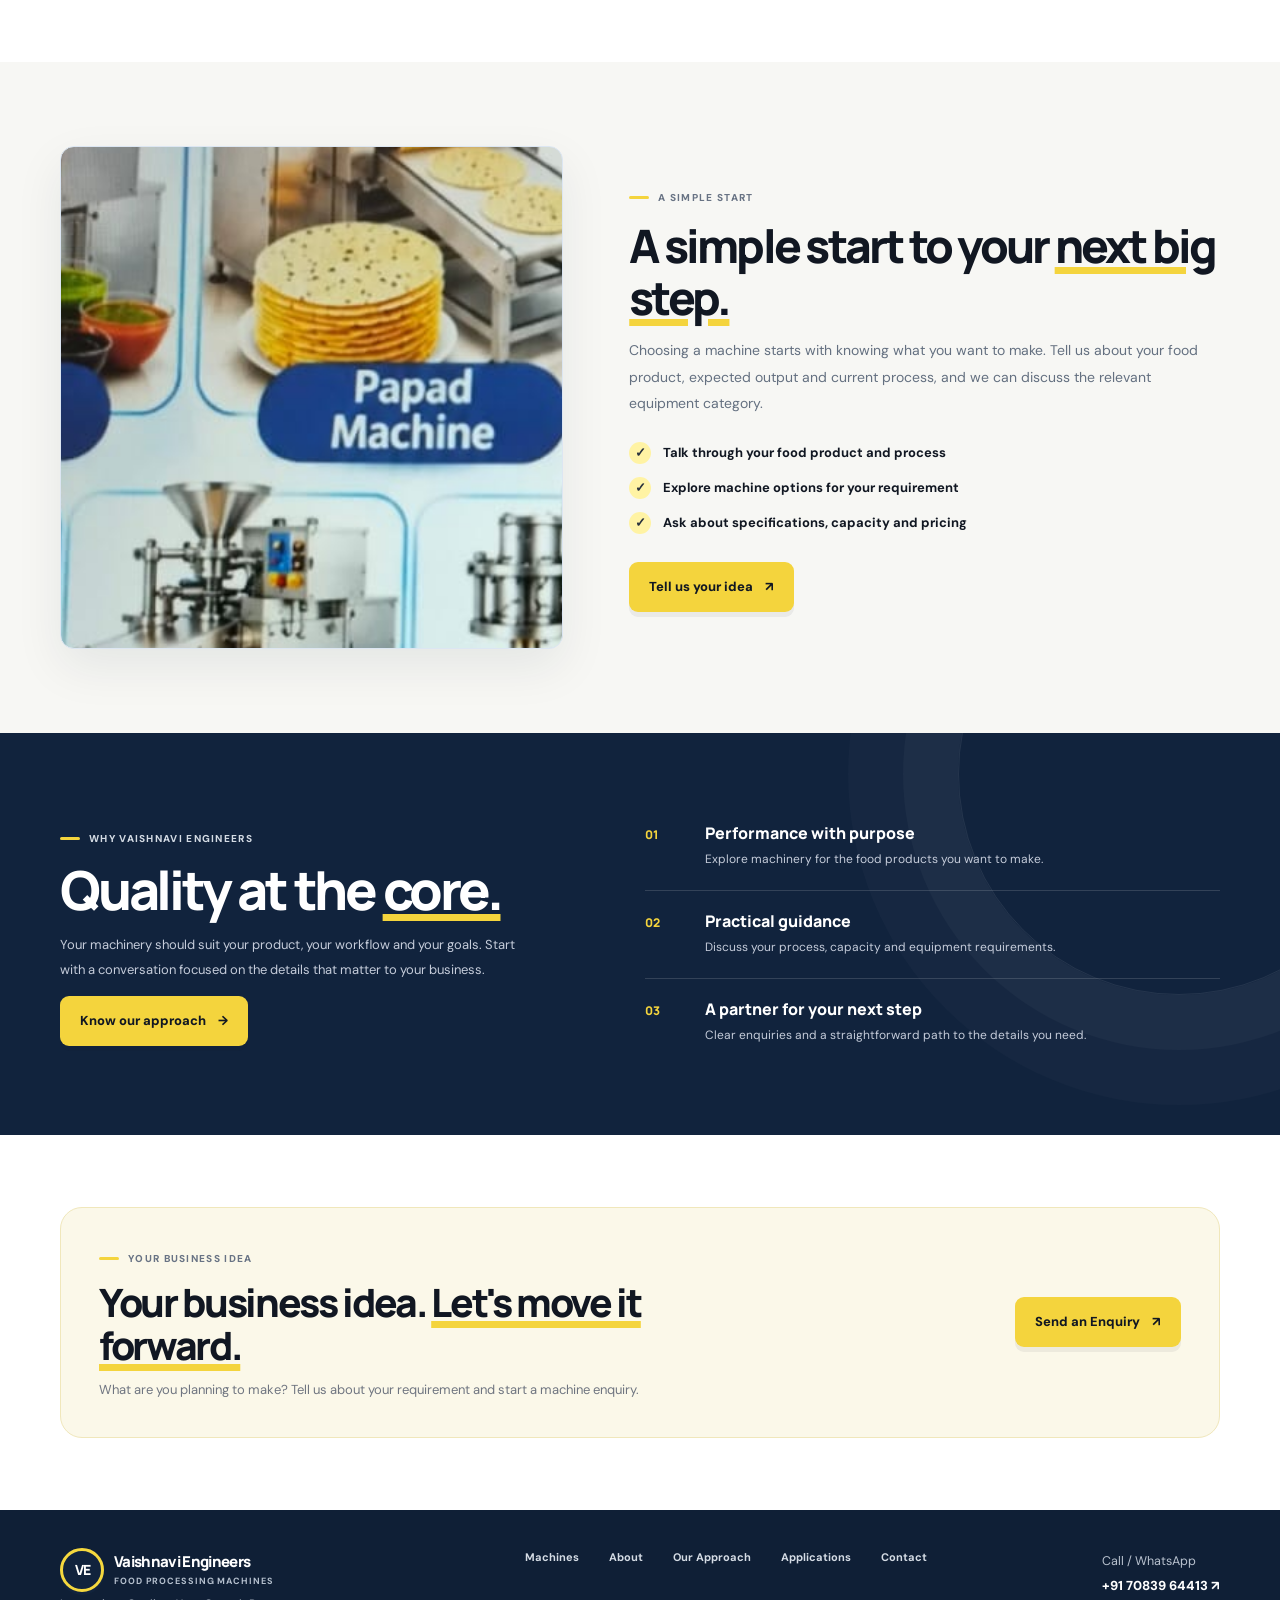
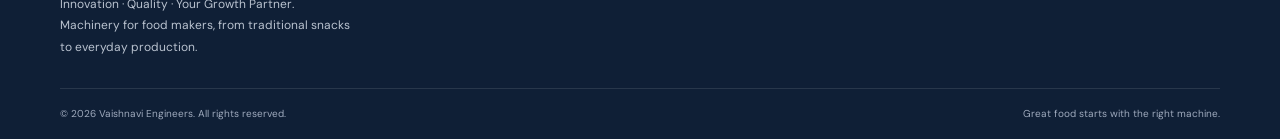
==== commit e004935c: "Rebuild homepage to match the reference video" ====
--- a/index.html
+++ b/index.html
@@ -1,10 +1,14 @@
-<!doctype html>
-<html lang="en"><head><meta charset="utf-8"><meta name="viewport" content="width=device-width, initial-scale=1"><meta name="description" content="Vaishnavi Engineers — food processing machinery for your business growth."><title>Vaishnavi Engineers | Food Processing Machines</title><link rel="stylesheet" href="style.css"><link rel="stylesheet" href="machine-photos.css"><script defer src="script.js"></script></head><body>
-<div class="topbar"><div class="wrap topbar-inner"><span>Food Processing Machinery & Solutions</span><span>Innovation · Quality · Your Growth Partner</span></div></div>
-<header class="site-header"><div class="wrap nav-wrap"><a class="brand" href="index.html"><span class="brand-mark">VE</span><span><strong>Vaishnavi Engineers</strong><small>FOOD PROCESSING MACHINES</small></span></a><button class="menu-toggle" aria-label="Toggle navigation" aria-expanded="false">☰</button><nav class="nav-links"><a class="active" href="index.html">Home</a><a href="about.html">About</a><a href="products.html">Products</a><a href="services.html">Services</a><a href="projects.html">Applications</a><a class="nav-cta" href="contact.html">Get a Quote <span>↗</span></a></nav></div></header>
-<main><section class="hero"><div class="wrap hero-grid"><div class="hero-copy"><span class="eyebrow"><i></i> BUILT FOR FOOD MAKERS</span><h1>Make your food business <em>grow.</em></h1><p class="hero-lead">Practical food processing machines designed to help food businesses prepare, process and produce with confidence.</p><div class="hero-actions"><a class="btn btn-primary" href="products.html">Explore Machines <span>→</span></a><a class="text-link" href="contact.html">Talk to our team <span>↗</span></a></div><div class="hero-proof"><div class="proof-icon">✓</div><p><strong>Quality-minded engineering</strong><span>Reliable equipment. Helpful support.</span></p></div></div><div class="hero-visual"><div class="visual-glow"></div><div class="machine-card main-machine"><div class="machine-head"><span>VAISHNAVI ENGINEERS</span><span class="status-dot">●</span></div><div class="machine-art"><div class="hopper"></div><div class="machine-body"><div class="control-panel"><i></i><i></i><i></i><b></b></div><div class="machine-door"></div></div><div class="machine-feet"><i></i><i></i></div></div><div class="machine-caption"><span>ENGINEERED FOR EVERYDAY PRODUCTION</span><b>Food Processing Equipment</b></div></div><div class="float-chip chip-top"><span>⚙</span><div><b>Smart design</b><small>Practical solutions</small></div></div><div class="float-chip chip-bottom"><span>✦</span><div><b>Built around you</b><small>Business-first approach</small></div></div><div class="visual-label">ENGINEERING · PERFORMANCE · SUPPORT</div></div></div><div class="hero-orb orb-one"></div><div class="hero-orb orb-two"></div></section>
-<section class="trust-strip"><div class="wrap trust-grid"><div><span class="trust-icon">◇</span><p><b>Quality Focus</b><small>Thoughtful equipment design</small></p></div><div><span class="trust-icon">⚙</span><p><b>Productivity</b><small>Made for working kitchens</small></p></div><div><span class="trust-icon">↗</span><p><b>Business Growth</b><small>Solutions for food makers</small></p></div><div><span class="trust-icon">♡</span><p><b>Customer Support</b><small>Here to help you move forward</small></p></div></div></section>
-<section class="section"><div class="wrap"><div class="section-heading"><div><span class="eyebrow">OUR MACHINERY</span><h2>Equipment for your <em>next step.</em></h2></div><p>From traditional snacks to everyday food preparation, explore equipment categories shown in our product reference.</p></div><div class="product-grid"><a class="product-card" href="products.html#pani-puri"><div class="product-art real-machine-photo crop-pani-puri" role="img" aria-label="Actual Pani Puri machine photo from Vaishnavi Engineers reference"></div><div class="product-info"><span class="product-number">01 / SNACKS</span><h3>Pani Puri Machine</h3><p>Equipment for pani puri production workflows.</p><span class="card-link">View details ↗</span></div></a><a class="product-card" href="products.html#papad"><div class="product-art real-machine-photo crop-papad" role="img" aria-label="Actual Papad machine photo from Vaishnavi Engineers reference"></div><div class="product-info"><span class="product-number">02 / TRADITIONAL</span><h3>Papad Machine</h3><p>Machinery for papad shaping and production.</p><span class="card-link">View details ↗</span></div></a><a class="product-card" href="products.html#atta"><div class="product-art real-machine-photo crop-atta" role="img" aria-label="Actual Atta mixer machine photo from Vaishnavi Engineers reference"></div><div class="product-info"><span class="product-number">03 / PREPARATION</span><h3>Atta Mixer Machine</h3><p>Mixing equipment for food preparation needs.</p><span class="card-link">View details ↗</span></div></a><a class="product-card" href="products.html#snacks"><div class="product-art real-machine-photo crop-namkeen" role="img" aria-label="Actual Namkeen making machine photo from Vaishnavi Engineers reference"></div><div class="product-info"><span class="product-number">04 / SNACKS</span><h3>Namkeen Making Machine</h3><p>Support for savoury snack production.</p><span class="card-link">View details ↗</span></div></a></div><div class="center-action"><a class="btn btn-outline" href="products.html">View all machine categories <span>→</span></a></div></div></section>
-<section class="dark-band"><div class="wrap band-grid"><div><span class="eyebrow eyebrow-light">WHY VAISHNAVI ENGINEERS</span><h2>Good machinery should make work <em>easier.</em></h2><p>We focus on practical food-processing equipment, clear communication and support that helps you plan your next step.</p><a class="btn btn-light" href="about.html">Get to know us <span>→</span></a></div><div class="value-list"><div><span>01</span><div><h3>Purposeful design</h3><p>Equipment categories for real food production needs.</p></div></div><div><span>02</span><div><h3>Quality mindset</h3><p>A focus on dependable, useful machinery.</p></div></div><div><span>03</span><div><h3>Support that listens</h3><p>Discuss your process and find a suitable solution.</p></div></div></div></div></section>
-<section class="cta-section"><div class="wrap cta-box"><div><span class="eyebrow">LET'S DISCUSS YOUR REQUIREMENTS</span><h2>Planning your next production line?</h2><p>Tell us what you make and what you need. Let's explore the right machine category for your business.</p></div><a class="btn btn-primary" href="contact.html">Send an Enquiry <span>↗</span></a></div></section></main>
-<footer class="site-footer"><div class="wrap footer-main"><a class="brand brand-footer" href="index.html"><span class="brand-mark">VE</span><span><strong>Vaishnavi Engineers</strong><small>FOOD PROCESSING MACHINES</small></span></a><p>Innovation · Quality · Your Growth Partner</p><div class="footer-links"><a href="about.html">About</a><a href="products.html">Products</a><a href="services.html">Services</a><a href="contact.html">Contact</a></div></div><div class="wrap footer-bottom"><span>© <span data-year></span> Vaishnavi Engineers. All rights reserved.</span><span>Designed for food business growth.</span></div></footer></body></html>+<!doctype html><html lang="en"><head><meta charset="utf-8"><meta name="viewport" content="width=device-width, initial-scale=1"><meta name="description" content="Vaishnavi Engineers — food processing machines for snack, papad, dough and everyday food production."><meta name="theme-color" content="#ffffff"><title>Food Processing Machines | Vaishnavi Engineers</title><link rel="preconnect" href="https://fonts.googleapis.com"><link rel="stylesheet" href="style.css"><link rel="stylesheet" href="machine-photos.css"><script defer src="script.js"></script></head><body><header class="site-header"><div class="container nav-container"><a class="brand" href="index.html" aria-label="Vaishnavi Engineers home"><span class="brand-mark">VE</span><span class="brand-copy"><strong>Vaishnavi Engineers</strong><small>Food Processing Machines</small></span></a><button class="menu-toggle" type="button" aria-label="Toggle navigation" aria-expanded="false">☰</button><nav class="nav-links"><a class="active" href="index.html">Home</a><a class="" href="products.html">Machines</a><a class="" href="about.html">About</a><a class="" href="services.html">Our Approach</a><a class=" nav-cta" href="contact.html">Contact <span>↗</span></a></nav></div></header>
+<main>
+<section class="hero"><div class="container hero-grid"><div class="hero-copy"><span class="eyebrow">VAISHNAVI ENGINEERS · FOOD PROCESSING MACHINERY</span><h1>Great food starts with the <span class="highlight">right machine.</span></h1><p class="hero-lead">The right food processing machine can help make your next step easier. Explore practical equipment for snacks, papad, dough and everyday food production.</p><div class="hero-actions"><a class="btn btn-primary" href="products.html">Explore Machines <span>↗</span></a><a class="btn-link" href="contact.html">Talk to our team <span>→</span></a></div><div class="hero-note"><span class="note-icon">✓</span><span>Practical machinery. Clear conversations. Support for your next step.</span></div></div><div class="hero-visual"><span class="photo-tag">Machine spotlight</span><div class="hero-photo real-machine-photo crop-papad" role="img" aria-label="Papad machine photo from the Vaishnavi Engineers reference"></div><div class="photo-caption"><div>Papad Making Machine<small>Explore equipment for your process</small></div><span>↗</span></div></div></div></section>
+<section class="benefit-strip"><div class="container benefit-grid"><div class="benefit-item"><span class="benefit-mark">✓</span><div>Quality at the core<small>Thoughtful machinery choices</small></div></div><div class="benefit-item"><span class="benefit-mark">⚙</span><div>Performance with purpose<small>For everyday production</small></div></div><div class="benefit-item"><span class="benefit-mark">↗</span><div>A partner you can talk to<small>Clear, helpful enquiries</small></div></div></div></section>
+<section class="section"><div class="container"><div class="section-heading"><div><span class="eyebrow">EXPLORE THE MACHINES</span><h2>One partner. <em>Many possibilities.</em></h2></div><p>Discover the machine categories shown in the Vaishnavi Engineers range. Share your product and production needs to discuss a suitable option.</p></div><div class="product-grid">
+<article class="product-card" id="pani-puri"><a class="product-visual real-machine-photo crop-pani-puri" href="contact.html?product=Pani%20Puri%20Machine" role="img" aria-label="Pani Puri Machine photo from the Vaishnavi Engineers reference artwork"></a><div class="product-copy"><span class="product-type">SNACK PRODUCTION</span><h3>Pani Puri Machine</h3><p>For businesses preparing pani puri and related snack products.</p><a class="card-link" href="contact.html?product=Pani%20Puri%20Machine">Ask about this machine <span>↗</span></a></div></article>
+<article class="product-card" id="papad"><a class="product-visual real-machine-photo crop-papad" href="contact.html?product=Papad%20Machine" role="img" aria-label="Papad Machine photo from the Vaishnavi Engineers reference artwork"></a><div class="product-copy"><span class="product-type">TRADITIONAL FOOD</span><h3>Papad Machine</h3><p>Machinery for papad shaping and production workflows.</p><a class="card-link" href="contact.html?product=Papad%20Machine">Ask about this machine <span>↗</span></a></div></article>
+<article class="product-card" id="atta"><a class="product-visual real-machine-photo crop-atta" href="contact.html?product=Atta%20Mixer%20Machine" role="img" aria-label="Atta Mixer Machine photo from the Vaishnavi Engineers reference artwork"></a><div class="product-copy"><span class="product-type">MIXING & PREPARATION</span><h3>Atta Mixer Machine</h3><p>Mixing equipment for flour and dough preparation.</p><a class="card-link" href="contact.html?product=Atta%20Mixer%20Machine">Ask about this machine <span>↗</span></a></div></article>
+<article class="product-card" id="namkeen"><a class="product-visual real-machine-photo crop-namkeen" href="contact.html?product=Namkeen%20Making%20Machine" role="img" aria-label="Namkeen Making Machine photo from the Vaishnavi Engineers reference artwork"></a><div class="product-copy"><span class="product-type">SAVOURY SNACKS</span><h3>Namkeen Making Machine</h3><p>For namkeen and other savoury snack production.</p><a class="card-link" href="contact.html?product=Namkeen%20Making%20Machine">Ask about this machine <span>↗</span></a></div></article>
+</div><div class="center-action"><a class="btn btn-outline" href="products.html">View all machines <span>→</span></a></div></div></section>
+<section class="section section-soft"><div class="container split-section"><div class="split-photo real-machine-photo crop-samosa" role="img" aria-label="Samosa making machine photo from the Vaishnavi Engineers reference"></div><div class="split-copy"><span class="eyebrow">A SIMPLE START</span><h2>A simple start to your <em>next big step.</em></h2><p>Choosing a machine starts with knowing what you want to make. Tell us about your food product, expected output and current process, and we can discuss the relevant equipment category.</p><ul class="feature-list"><li><span class="check">✓</span> Talk through your food product and process</li><li><span class="check">✓</span> Explore machine options for your requirement</li><li><span class="check">✓</span> Ask about specifications, capacity and pricing</li></ul><a class="btn btn-primary" href="contact.html">Tell us your idea <span>↗</span></a></div></div></section>
+<section class="dark-feature"><div class="container dark-grid"><div><span class="eyebrow">WHY VAISHNAVI ENGINEERS</span><h2>Quality at the <em>core.</em></h2><p>Your machinery should suit your product, your workflow and your goals. Start with a conversation focused on the details that matter to your business.</p><a class="btn btn-primary" href="about.html">Know our approach <span>→</span></a></div><div class="dark-points"><div class="dark-point"><span>01</span><div><h3>Performance with purpose</h3><p>Explore machinery for the food products you want to make.</p></div></div><div class="dark-point"><span>02</span><div><h3>Practical guidance</h3><p>Discuss your process, capacity and equipment requirements.</p></div></div><div class="dark-point"><span>03</span><div><h3>A partner for your next step</h3><p>Clear enquiries and a straightforward path to the details you need.</p></div></div></div></div></section>
+<section class="cta-section"><div class="container cta-panel"><div><span class="eyebrow">YOUR BUSINESS IDEA</span><h2>Your business idea. <em>Let's move it forward.</em></h2><p>What are you planning to make? Tell us about your requirement and start a machine enquiry.</p></div><a class="btn btn-primary" href="contact.html">Send an Enquiry <span>↗</span></a></div></section>
+</main><footer class="site-footer"><div class="container footer-top"><div><a class="brand brand-footer" href="index.html"><span class="brand-mark">VE</span><span class="brand-copy"><strong>Vaishnavi Engineers</strong><small>Food Processing Machines</small></span></a><p class="footer-tagline">Innovation · Quality · Your Growth Partner. Machinery for food makers, from traditional snacks to everyday production.</p></div><nav class="footer-columns" aria-label="Footer navigation"><a href="products.html">Machines</a><a href="about.html">About</a><a href="services.html">Our Approach</a><a href="projects.html">Applications</a><a href="contact.html">Contact</a></nav><div><small style="color:#b9c2cf">Call / WhatsApp</small><br><a href="tel:+917083964413" style="font-weight:800;font-size:13px">+91 70839 64413 ↗</a></div></div><div class="container footer-bottom"><span>© <span data-year></span> Vaishnavi Engineers. All rights reserved.</span><span>Great food starts with the right machine.</span></div></footer><a class="whatsapp-fab" href="https://wa.me/917083964413" target="_blank" rel="noopener noreferrer" aria-label="Chat with Vaishnavi Engineers on WhatsApp"><span class="whatsapp-icon">◉</span><span class="wa-label">WhatsApp</span><span>↗</span></a></body></html>
--- a/style.css
+++ b/style.css
@@ -1,2 +1,24 @@
 @import url('https://fonts.googleapis.com/css2?family=DM+Sans:wght@400;500;600;700&family=Manrope:wght@400;500;600;700;800&display=swap');
-:root{--navy:#142d52;--blue:#2458a5;--blue2:#3478d4;--ink:#16253b;--muted:#66758a;--line:#e2e9f1;--pale:#f3f7fc;--yellow:#f7c843;--white:#fff;--radius:20px;--shadow:0 18px 50px rgba(22,49,87,.10)}*{box-sizing:border-box}html{scroll-behavior:smooth}body{margin:0;color:var(--ink);font-family:'DM Sans',sans-serif;line-height:1.65;background:#fff}a{color:inherit;text-decoration:none}button,input,textarea,select{font:inherit}.wrap{width:min(1160px,calc(100% - 44px));margin:auto}.topbar{background:var(--navy);color:#dce7f7;font-size:11px;letter-spacing:.06em}.topbar-inner{min-height:35px;display:flex;justify-content:space-between;align-items:center;gap:16px}.site-header{position:sticky;top:0;z-index:20;background:rgba(255,255,255,.94);backdrop-filter:blur(14px);border-bottom:1px solid rgba(220,229,240,.8)}.nav-wrap{height:82px;display:flex;align-items:center;justify-content:space-between;gap:30px}.brand{display:flex;align-items:center;gap:11px;flex-shrink:0}.brand-mark{display:grid;place-items:center;width:44px;height:44px;background:var(--navy);color:#fff;border-radius:13px 13px 13px 4px;font-family:Manrope,sans-serif;font-weight:800;font-size:16px;box-shadow:inset 0 -4px 0 rgba(247,200,67,.9)}.brand strong,.brand small{display:block;line-height:1.25}.brand strong{font-family:Manrope,sans-serif;font-size:15px;letter-spacing:-.03em}.brand small{font-size:9px;letter-spacing:.11em;color:var(--muted);margin-top:5px;font-weight:700}.nav-links{display:flex;align-items:center;gap:25px;font-size:12px;font-weight:700;color:#4f6077}.nav-links>a:not(.nav-cta){padding:8px 0;position:relative}.nav-links>a.active:not(.nav-cta),.nav-links>a:hover:not(.nav-cta){color:var(--blue)}.nav-links>a.active:not(.nav-cta):after{content:'';height:2px;background:var(--yellow);position:absolute;bottom:0;left:0;right:0}.nav-cta{padding:12px 16px;border-radius:10px;background:var(--navy);color:#fff;white-space:nowrap}.nav-cta span{color:var(--yellow);margin-left:8px}.menu-toggle{display:none;background:none;border:0;font-size:25px;color:var(--navy);cursor:pointer}.hero{position:relative;overflow:hidden;background:linear-gradient(112deg,#f6f9fd 0%,#f4f8fd 56%,#eaf2fc 100%);padding:76px 0 72px;min-height:560px}.hero-grid{display:grid;grid-template-columns:1fr .95fr;gap:56px;align-items:center;position:relative;z-index:2}.hero-copy{max-width:560px}.eyebrow{display:inline-flex;align-items:center;gap:9px;color:var(--blue);font-size:10px;font-weight:800;letter-spacing:.16em;text-transform:uppercase}.eyebrow i{width:7px;height:7px;border-radius:50%;background:var(--yellow);box-shadow:0 0 0 4px rgba(247,200,67,.2)}h1,h2,h3,p{margin-top:0}h1,h2,h3{font-family:Manrope,sans-serif;letter-spacing:-.045em}h1{font-size:clamp(42px,5vw,65px);line-height:1.08;margin:20px 0 22px;font-weight:800}h1 em,h2 em{color:var(--blue);font-style:normal} .hero-lead{font-size:16px;line-height:1.85;color:var(--muted);max-width:490px}.hero-actions{display:flex;align-items:center;gap:25px;margin-top:30px;flex-wrap:wrap}.btn{display:inline-flex;align-items:center;justify-content:center;gap:20px;padding:15px 20px;border:0;border-radius:10px;font-size:12px;font-weight:800;cursor:pointer;transition:transform .2s,box-shadow .2s}.btn:hover{transform:translateY(-2px)}.btn-primary{background:var(--blue);color:#fff;box-shadow:0 10px 22px rgba(36,88,165,.2)}.btn-primary span{color:var(--yellow);font-size:17px}.btn-outline{border:1px solid #cbd8e8;color:var(--navy);background:#fff}.btn-light{background:var(--yellow);color:var(--navy)}.text-link{font-size:12px;font-weight:800;color:var(--navy)}.text-link span{margin-left:7px;color:var(--blue)}.hero-proof{display:flex;gap:12px;align-items:center;margin-top:44px}.proof-icon{width:32px;height:32px;border-radius:50%;background:#e0ebf9;color:var(--blue);display:grid;place-items:center;font-weight:800}.hero-proof p{margin:0}.hero-proof strong,.hero-proof span{display:block}.hero-proof strong{font-size:12px}.hero-proof span{font-size:11px;color:var(--muted)}.hero-visual{position:relative;min-height:390px;display:grid;place-items:center}.visual-glow{position:absolute;width:360px;height:360px;background:radial-gradient(circle,rgba(63,126,211,.18),rgba(63,126,211,0) 68%);border-radius:50%}.machine-card{position:relative;z-index:1;width:min(390px,90%);padding:18px 22px 20px;background:linear-gradient(145deg,#fff,#eaf0f7);border:1px solid #d7e0eb;border-radius:22px;box-shadow:0 30px 70px rgba(31,64,107,.19);transform:rotate(-2deg)}.machine-head{display:flex;justify-content:space-between;color:#61748d;font-size:8px;letter-spacing:.12em;font-weight:800}.status-dot{color:#48b58a}.machine-art{height:220px;position:relative;display:flex;align-items:flex-end;justify-content:center;padding-bottom:12px}.hopper{position:absolute;top:28px;left:calc(50% - 43px);width:86px;height:64px;background:linear-gradient(100deg,#a8b5c3,#f9fbfd 38%,#8d9cac);clip-path:polygon(0 0,100% 0,78% 68%,60% 100%,40% 100%,22% 68%);border:1px solid #8899ab}.machine-body{height:125px;width:215px;position:relative;background:linear-gradient(100deg,#9daab9 0%,#f9fbfd 22%,#d4dde7 54%,#8d9cad 100%);border:1px solid #aab6c5;border-radius:8px 8px 3px 3px;box-shadow:inset 0 5px 0 #fff}.control-panel{position:absolute;right:15px;top:18px;width:43px;height:57px;border-radius:4px;background:#233e61;padding:7px;display:flex;flex-wrap:wrap;gap:5px;align-content:flex-start}.control-panel i{width:6px;height:6px;background:#f6c344;border-radius:50%}.control-panel b{width:100%;height:9px;background:#477bc0;border-radius:2px}.machine-door{position:absolute;left:18px;top:18px;width:92px;height:85px;border:2px solid #bbc7d4;border-radius:5px;background:linear-gradient(135deg,rgba(255,255,255,.8),rgba(181,198,216,.6))}.machine-feet{position:absolute;bottom:0;left:calc(50% - 90px);width:180px;display:flex;justify-content:space-between}.machine-feet i{width:13px;height:22px;background:#6d7f94;border-radius:0 0 3px 3px}.machine-caption{border-top:1px solid #d8e1eb;padding-top:13px}.machine-caption span,.machine-caption b{display:block}.machine-caption span{font-size:8px;color:var(--blue);letter-spacing:.1em;font-weight:800}.machine-caption b{font:800 15px Manrope;margin-top:3px}.float-chip{position:absolute;z-index:3;display:flex;gap:10px;align-items:center;padding:12px 15px;background:#fff;border:1px solid #e2eaf4;border-radius:13px;box-shadow:var(--shadow)}.float-chip>span{width:33px;height:33px;border-radius:9px;background:#edf4fd;color:var(--blue);display:grid;place-items:center;font-size:17px}.float-chip b,.float-chip small{display:block}.float-chip b{font-size:10px}.float-chip small{font-size:9px;color:var(--muted)}.chip-top{top:38px;right:-2px}.chip-bottom{bottom:25px;left:-5px}.chip-bottom>span{background:#fff5d8;color:#9c7200}.visual-label{position:absolute;bottom:-22px;right:8px;font-size:8px;letter-spacing:.16em;color:#8796a9;font-weight:800}.hero-orb{position:absolute;border:1px solid rgba(53,104,170,.1);border-radius:50%}.orb-one{width:520px;height:520px;right:-190px;top:-240px}.orb-two{width:330px;height:330px;left:-200px;bottom:-230px}.trust-strip{border-bottom:1px solid var(--line);background:#fff}.trust-grid{display:grid;grid-template-columns:repeat(4,1fr);padding:25px 0;gap:18px}.trust-grid>div{display:flex;align-items:center;gap:12px;padding-left:20px;border-right:1px solid var(--line)}.trust-grid>div:first-child{padding-left:0}.trust-grid>div:last-child{border:0}.trust-icon{width:39px;height:39px;display:grid;place-items:center;border-radius:12px;background:#eff5fc;color:var(--blue);font-size:19px}.trust-grid p{margin:0}.trust-grid b,.trust-grid small{display:block}.trust-grid b{font-size:12px}.trust-grid small{font-size:10px;color:var(--muted)}.section{padding:88px 0}.section-heading{display:flex;justify-content:space-between;align-items:end;gap:35px;margin-bottom:35px}.section-heading h2,.about-copy h2,.dark-band h2,.contact-copy h2{font-size:clamp(30px,3.4vw,43px);line-height:1.18;margin:12px 0 0}.section-heading>p{max-width:390px;margin:0;color:var(--muted);font-size:13px}.product-grid{display:grid;grid-template-columns:repeat(4,1fr);gap:18px}.product-card{border:1px solid var(--line);border-radius:17px;overflow:hidden;transition:transform .25s,box-shadow .25s;background:#fff}.product-card:hover,.catalog-card:hover,.application-card:hover{transform:translateY(-5px);box-shadow:var(--shadow)}.product-art{height:165px;position:relative;display:grid;place-items:center;overflow:hidden}.product-art>span:first-child{position:absolute;right:17px;top:10px;font-size:22px;opacity:.12}.art-blue{background:linear-gradient(135deg,#eaf3ff,#d5e5fa);color:#28599a}.art-yellow{background:linear-gradient(135deg,#fff7dd,#fbe7a9);color:#92700b}.art-green{background:linear-gradient(135deg,#e6f6f0,#cceadd);color:#24775c}.art-violet{background:linear-gradient(135deg,#f0eaff,#ddd0fb);color:#6345a3}.art-orange{background:linear-gradient(135deg,#fff0e2,#ffd6b1);color:#a75d22}.art-teal{background:linear-gradient(135deg,#e2f7f6,#bde7e5);color:#1f7776}.art-slate{background:linear-gradient(135deg,#e9eff5,#cdd9e6);color:#405a75}.mini-machine{position:relative;width:94px;height:73px;background:linear-gradient(90deg,#9eacbd,#fff 35%,#b2bfce);border:2px solid #9babbc;border-radius:7px 7px 3px 3px;box-shadow:0 12px 18px #1a39521a}.mini-machine:before{content:'';position:absolute;top:-34px;left:21px;width:48px;height:35px;background:linear-gradient(90deg,#9eacbd,#fff,#9eacbd);clip-path:polygon(0 0,100% 0,76% 75%,62% 100%,38% 100%,24% 75%)}.mini-machine i{position:absolute;right:9px;top:13px;width:19px;height:25px;background:#23446c;border-radius:3px}.mini-machine b{position:absolute;left:11px;top:13px;width:27px;height:31px;border:2px solid #a6b3c2;border-radius:3px}.papad-stack{position:relative;width:115px;height:65px;border-radius:50%;background:#d9a63b;box-shadow:0 9px 0 #c18c2c,0 18px 0 #e2b44c,0 27px 0 #c18c2c;transform:scale(.78);border:2px solid #fff0c7}.papad-stack i{display:none}.mixer-art{width:130px;height:70px;border-radius:8px 8px 20px 20px;background:linear-gradient(90deg,#9aaabc,#f8fafc,#9aaabc);border:2px solid #9eacbb;position:relative;box-shadow:0 12px 20px #173c5218}.mixer-art:before{content:'';position:absolute;left:20px;top:-30px;width:86px;height:30px;background:#e6edf5;border:2px solid #a6b4c4;border-radius:12px 12px 0 0}.mixer-art i{position:absolute;right:-11px;top:5px;width:15px;height:42px;background:#28558e;border-radius:3px}.mixer-art b{position:absolute;left:14px;right:14px;top:16px;height:26px;border:2px solid #bdc8d5;border-radius:4px}.snack-art{font-size:85px;line-height:1;font-weight:800;transform:rotate(-16deg);text-shadow:0 7px 0 #8d74ce}.product-info{padding:20px}.product-number{font-size:9px;letter-spacing:.12em;color:#7e8ca0;font-weight:800}.product-info h3,.catalog-copy h3,.application-card h3{font-size:17px;margin:7px 0}.product-info p,.catalog-copy p,.application-card p{font-size:12px;color:var(--muted);line-height:1.75;margin-bottom:15px}.card-link{font-size:11px;font-weight:800;color:var(--blue)}.center-action{text-align:center;margin-top:35px}.dark-band{background:var(--navy);color:#fff;padding:75px 0;position:relative;overflow:hidden}.band-grid{display:grid;grid-template-columns:1fr 1fr;gap:90px;align-items:center}.eyebrow-light{color:#a9c7f0}.dark-band h2{margin:15px 0}.dark-band h2 em{color:var(--yellow)}.dark-band p{color:#c1d0e4;font-size:13px;max-width:460px}.dark-band .btn{margin-top:15px}.value-list>div{display:flex;gap:22px;padding:20px 0;border-bottom:1px solid rgba(255,255,255,.13)}.value-list>div:last-child{border:0}.value-list>div>span{font-size:12px;color:var(--yellow);font-weight:800}.value-list h3{font-size:16px;margin:0 0 5px}.value-list p{font-size:11px;margin:0}.cta-section{padding:68px 0}.cta-box{display:flex;justify-content:space-between;align-items:center;gap:30px;background:#f1f6fc;border:1px solid #e1eaf5;border-radius:22px;padding:35px 42px}.cta-box h2{font-size:27px;margin:10px 0}.cta-box p{font-size:12px;color:var(--muted);margin:0;max-width:600px}.site-footer{background:#0f223d;color:#fff;padding:33px 0 0}.footer-main{display:flex;align-items:center;justify-content:space-between;gap:25px;padding-bottom:27px}.brand-footer .brand-mark{background:#25446d}.brand-footer strong{color:#fff}.brand-footer small{color:#9eb3ce}.footer-main>p{font-size:10px;color:#a9bad0;margin:0}.footer-links{display:flex;gap:17px;font-size:10px;color:#d5e1f0}.footer-bottom{border-top:1px solid rgba(255,255,255,.1);padding:15px 0;display:flex;justify-content:space-between;gap:20px;color:#8da2bd;font-size:9px}.page-hero{padding:68px 0 55px;background:linear-gradient(110deg,#f2f7fd,#eaf2fb);border-bottom:1px solid var(--line)}.page-hero h1{max-width:760px;font-size:clamp(38px,5vw,58px);margin:17px 0}.page-hero p{max-width:650px;color:var(--muted);font-size:14px}.breadcrumbs{display:flex;gap:10px;margin-top:24px;font-size:10px;color:#7b8ca1}.breadcrumbs a{color:var(--blue);font-weight:800}.about-grid{display:grid;grid-template-columns:.9fr 1fr;gap:75px;align-items:center}.about-illustration{min-height:390px;border-radius:24px;background:linear-gradient(145deg,#e9f2fc,#dce9f7);position:relative;display:grid;place-items:center;overflow:hidden}.about-illustration:before,.about-illustration:after{content:'';position:absolute;border:1px solid #b9cee6;border-radius:50%}.about-illustration:before{width:350px;height:350px}.about-illustration:after{width:260px;height:260px}.about-badge{position:absolute;z-index:2;left:22px;top:22px;width:70px;height:70px;border-radius:20px;background:#fff;box-shadow:var(--shadow);display:grid;place-items:center;color:var(--blue);font:800 22px Manrope}.about-badge span{font:800 7px 'DM Sans';letter-spacing:.1em;margin-top:-18px}.about-machine{z-index:1;position:relative;width:220px;height:210px;display:flex;justify-content:center;align-items:flex-end;padding-bottom:35px}.about-machine .machine-body{width:210px}.illustration-note{position:absolute;bottom:20px;font-size:9px;letter-spacing:.14em;color:#536f92;font-weight:800}.about-copy>p{font-size:13px;color:var(--muted);line-height:1.9;margin-top:20px}.about-points{margin-top:26px}.about-points>div{display:flex;gap:15px;padding:14px 0;border-bottom:1px solid var(--line)}.about-points>div>span{font-size:10px;color:var(--blue);font-weight:800}.about-points p{margin:0}.about-points b,.about-points small{display:block}.about-points b{font-size:12px}.about-points small{font-size:11px;color:var(--muted)}.statement-card{padding:35px;border:1px solid rgba(255,255,255,.16);border-radius:18px;background:rgba(255,255,255,.05)}.statement-mark{font:800 70px Manrope;color:var(--yellow);line-height:.8}.statement-card h3{font-size:25px;margin:20px 0}.catalog-grid{display:grid;grid-template-columns:repeat(3,1fr);gap:20px}.catalog-card{border:1px solid var(--line);border-radius:17px;overflow:hidden;transition:.25s}.catalog-art{height:200px;position:relative;display:grid;place-items:center;overflow:hidden}.catalog-index{position:absolute;top:15px;left:17px;font-size:10px;letter-spacing:.1em;font-weight:800;opacity:.65}.catalog-art .mini-machine{transform:scale(1.25)}.catalog-art .papad-stack{transform:scale(1.05)}.catalog-art .mixer-art{transform:scale(1.1)}.food-emoji{position:absolute;bottom:15px;right:18px;font-size:16px;letter-spacing:5px;opacity:.8}.sam-art{font-size:40px;letter-spacing:8px}.chakli-art{font-size:90px;text-shadow:0 7px 0 #67b9b6}.generic-machine{width:125px;height:75px;border:2px solid #91a4b9;border-radius:8px;background:linear-gradient(90deg,#a7b7c7,#fff,#a7b7c7);position:relative}.generic-machine i{position:absolute;top:-30px;left:35px;width:50px;height:30px;background:#eaf0f6;clip-path:polygon(0 0,100% 0,70% 100%,30% 100%)}.generic-machine b{position:absolute;top:15px;right:12px;width:25px;height:35px;background:#254a77;border-radius:3px}.generic-machine em{position:absolute;left:15px;top:15px;width:40px;height:38px;border:2px solid #b3c0cf}.catalog-copy{padding:22px}.catalog-copy h3{font-size:18px}.catalog-copy p{min-height:63px}.service-grid{display:grid;grid-template-columns:repeat(4,1fr);gap:17px}.service-card{position:relative;border:1px solid var(--line);border-radius:17px;padding:25px 22px;background:#fff;min-height:240px}.service-icon{display:grid;place-items:center;width:45px;height:45px;border-radius:13px;background:#edf4fc;color:var(--blue);font-size:22px}.service-number{position:absolute;right:20px;top:24px;color:#a5b4c7;font-size:10px;font-weight:800}.service-card h3{font-size:17px;margin:24px 0 10px}.service-card p{font-size:12px;color:var(--muted);line-height:1.8}.process-section{background:var(--navy);padding:65px 0;color:#fff}.process-grid{display:grid;grid-template-columns:1fr 1fr;gap:80px;align-items:center}.process-grid h2{font-size:35px;line-height:1.2;margin:15px 0}.process-grid p{color:#bdcde2;font-size:13px}.check-list{list-style:none;margin:0;padding:0}.check-list li{display:flex;align-items:center;gap:13px;padding:12px 0;border-bottom:1px solid rgba(255,255,255,.12);font-size:12px;color:#e1e9f4}.check-list li span{display:grid;place-items:center;width:23px;height:23px;border-radius:50%;background:rgba(247,200,67,.15);color:var(--yellow);font-weight:800}.application-grid{display:grid;grid-template-columns:repeat(3,1fr);gap:20px}.application-card{border:1px solid var(--line);border-radius:17px;overflow:hidden;transition:.25s}.application-art{height:170px;position:relative;display:grid;place-items:center}.application-art>span{position:absolute;top:14px;left:16px;font-size:10px;font-weight:800;opacity:.6}.food-illustration{font-size:36px;letter-spacing:6px;font-weight:800}.application-card>div:last-child{padding:22px}.application-card h3{font-size:18px}.contact-grid{display:grid;grid-template-columns:.8fr 1.2fr;gap:65px;align-items:start}.contact-copy>p{font-size:13px;color:var(--muted);margin-top:20px;line-height:1.9}.contact-highlight{display:flex;gap:13px;align-items:flex-start;margin-top:24px}.contact-highlight>span{display:grid;place-items:center;width:40px;height:40px;flex-shrink:0;border-radius:12px;background:#edf4fc;color:var(--blue);font-size:18px}.contact-highlight b,.contact-highlight small{display:block}.contact-highlight b{font-size:12px}.contact-highlight small{font-size:11px;color:var(--muted);margin-top:3px}.contact-note{margin-top:30px;padding:14px 16px;border-left:3px solid var(--yellow);background:#fff8df;color:#6e5b22;font-size:10px;line-height:1.7}.enquiry-form{padding:30px;border:1px solid var(--line);border-radius:20px;box-shadow:var(--shadow);background:#fff}.form-heading{margin-bottom:24px}.form-heading>span{font-size:9px;letter-spacing:.15em;color:var(--blue);font-weight:800}.form-heading h3{font-size:25px;margin:5px 0}.form-row{display:grid;grid-template-columns:1fr 1fr;gap:15px}.enquiry-form label{display:block;font-size:11px;font-weight:800;color:#45566d;margin-bottom:16px}.enquiry-form label>span{color:#d75c47}.enquiry-form input,.enquiry-form textarea,.enquiry-form select{display:block;width:100%;margin-top:7px;padding:12px 13px;border:1px solid #dce5ef;border-radius:9px;background:#f9fbfd;color:var(--ink);font-size:12px;outline:none}.enquiry-form input:focus,.enquiry-form textarea:focus,.enquiry-form select:focus{border-color:#7da8e2;box-shadow:0 0 0 3px #e9f1fd}.enquiry-form textarea{resize:vertical}.form-submit{width:100%}.form-footnote{font-size:10px;color:var(--muted);line-height:1.7;margin:13px 0 0}.form-status{font-size:11px;color:var(--blue);margin:10px 0 0}@media(max-width:1000px){.nav-links{gap:15px}.nav-links{font-size:11px}.hero-grid{gap:25px}.product-grid{grid-template-columns:repeat(2,1fr)}.service-grid{grid-template-columns:repeat(2,1fr)}.catalog-grid,.application-grid{grid-template-columns:repeat(2,1fr)}.about-grid,.contact-grid{gap:35px}.trust-grid>div{padding-left:10px}.trust-grid small{font-size:9px}}@media(max-width:760px){.wrap{width:min(100% - 32px,560px)}.topbar-inner{justify-content:center;text-align:center;min-height:31px}.topbar-inner span:last-child{display:none}.nav-wrap{height:70px}.brand strong{font-size:13px}.brand small{font-size:8px}.brand-mark{width:40px;height:40px}.menu-toggle{display:block}.nav-links{display:none;position:absolute;left:0;right:0;top:70px;padding:15px 22px 22px;background:#fff;border-bottom:1px solid var(--line);box-shadow:0 15px 25px #122c4d12;align-items:stretch;gap:5px;flex-direction:column}.nav-links.open{display:flex}.nav-links>a:not(.nav-cta){padding:11px 4px}.nav-links>a.active:not(.nav-cta):after{display:none}.nav-cta{text-align:center;margin-top:7px}.hero{padding:52px 0 55px}.hero-grid{grid-template-columns:1fr;gap:20px}.hero-copy{max-width:none}.hero h1{font-size:46px}.hero-lead{font-size:14px}.hero-visual{min-height:340px}.machine-card{width:min(330px,84%);padding:15px}.machine-art{height:190px}.chip-top{right:0;top:10px}.chip-bottom{left:0;bottom:12px}.visual-label{bottom:-7px}.trust-grid{grid-template-columns:1fr 1fr;gap:20px;padding:20px 0}.trust-grid>div{border:0;padding:0}.trust-grid small{font-size:9px}.section{padding:60px 0}.section-heading{display:block}.section-heading>p{margin-top:18px}.section-heading h2,.about-copy h2,.dark-band h2,.contact-copy h2{font-size:34px}.product-grid{gap:12px}.product-art{height:135px}.product-info{padding:15px}.product-info h3{font-size:15px}.product-info p{font-size:11px}.dark-band{padding:55px 0}.band-grid,.about-grid,.contact-grid,.process-grid{grid-template-columns:1fr;gap:35px}.value-list{margin-top:0}.cta-section{padding:45px 0}.cta-box{align-items:flex-start;flex-direction:column;padding:25px}.cta-box h2{font-size:24px}.footer-main{align-items:flex-start;flex-direction:column;gap:18px}.footer-links{flex-wrap:wrap}.footer-bottom{flex-direction:column;gap:4px}.page-hero{padding:50px 0 38px}.page-hero h1{font-size:42px}.page-hero p{font-size:13px}.about-illustration{min-height:320px}.catalog-grid,.application-grid{grid-template-columns:1fr}.catalog-art{height:190px}.catalog-copy p{min-height:0}.service-grid{grid-template-columns:1fr 1fr;gap:12px}.service-card{padding:19px 16px;min-height:225px}.service-card h3{font-size:15px}.process-grid h2{font-size:30px}.enquiry-form{padding:22px 17px}.form-row{grid-template-columns:1fr;gap:0}}@media(max-width:390px){.hero h1{font-size:39px}.hero-actions{gap:15px}.product-grid,.service-grid{grid-template-columns:1fr}.product-art{height:160px}.hero-proof{margin-top:30px}.brand{gap:8px}}+:root{--ink:#111722;--navy:#11233d;--muted:#647080;--line:#e7e9ec;--paper:#fff;--soft:#f7f7f4;--yellow:#f4d43d;--yellow-dark:#e9c522;--green:#20bd69;--radius:22px;--shadow:0 18px 48px rgba(19,35,57,.08)}
+*{box-sizing:border-box}html{scroll-behavior:smooth;scroll-padding-top:95px}body{margin:0;background:#fff;color:var(--ink);font-family:'DM Sans',sans-serif;font-size:15px;line-height:1.7}img{max-width:100%;display:block}a{color:inherit;text-decoration:none}button,input,textarea,select{font:inherit}button,a{-webkit-tap-highlight-color:transparent}.container{width:min(1160px,calc(100% - 40px));margin-inline:auto}
+.site-header{position:sticky;top:0;z-index:50;background:rgba(255,255,255,.95);backdrop-filter:blur(16px);border-bottom:1px solid rgba(20,28,39,.08)}
+.nav-container{height:82px;display:flex;align-items:center;justify-content:space-between;gap:26px}.brand{display:flex;align-items:center;gap:10px;min-width:0}.brand-mark{width:44px;height:44px;flex:0 0 44px;border-radius:50%;background:var(--navy);color:white;display:grid;place-items:center;font-family:Manrope,sans-serif;font-size:14px;font-weight:800;letter-spacing:-1px;border:3px solid #f5d83e;box-shadow:0 3px 0 var(--navy)}.brand-copy strong,.brand-copy small{display:block;line-height:1.2}.brand-copy strong{font-family:Manrope,sans-serif;font-size:15px;font-weight:800;letter-spacing:-.045em}.brand-copy small{font-size:9px;text-transform:uppercase;letter-spacing:.1em;color:#657080;font-weight:700;margin-top:5px}.nav-links{display:flex;align-items:center;gap:27px;font-size:12px;font-weight:700;color:#434d5a}.nav-links>a:not(.nav-cta){padding:10px 0;position:relative}.nav-links>a.active:not(.nav-cta),.nav-links>a:hover:not(.nav-cta){color:#101722}.nav-links>a.active:not(.nav-cta):after{content:'';height:3px;background:var(--yellow);position:absolute;bottom:2px;left:0;right:0;border-radius:4px}.menu-toggle{display:none;background:#f5f5f2;border:1px solid var(--line);height:42px;width:42px;border-radius:13px;font-size:21px;cursor:pointer}
+.btn{display:inline-flex;align-items:center;justify-content:center;gap:12px;min-height:50px;padding:0 20px;border-radius:9px;font-weight:800;font-size:13px;transition:transform .2s ease,background .2s ease;white-space:normal}.btn:hover{transform:translateY(-2px)}.btn-primary,.nav-cta{background:var(--yellow);color:#111722;box-shadow:0 5px 0 rgba(17,23,34,.06)}.btn-primary:hover,.nav-cta:hover{background:var(--yellow-dark)}.nav-cta{padding:12px 16px;border-radius:9px}.btn-outline{border:1px solid #d9dee4;background:white}.btn-link{padding:10px 0;font-weight:800;font-size:13px;display:inline-flex;align-items:center;gap:9px}.btn-link:hover{color:#7a6200}.eyebrow{display:inline-flex;align-items:center;gap:9px;font-size:10px;letter-spacing:.13em;text-transform:uppercase;font-weight:800;color:#687384}.eyebrow:before{content:'';width:20px;height:3px;background:var(--yellow);border-radius:4px}
+.hero{overflow:hidden;background:radial-gradient(ellipse at 90% 10%,rgba(244,212,61,.13),transparent 32%),#fff;padding:66px 0 55px}.hero-grid{display:grid;grid-template-columns:1.02fr .98fr;gap:66px;align-items:center}.hero h1,.page-hero h1{font-family:Manrope,sans-serif;font-weight:800;letter-spacing:-.065em;font-size:clamp(42px,5.2vw,68px);line-height:1.07;margin:19px 0 20px;max-width:690px}.highlight{position:relative;z-index:0;white-space:normal}.highlight:after{content:'';position:absolute;left:-3px;right:-4px;bottom:3px;height:12px;background:var(--yellow);z-index:-1;transform:rotate(-1.2deg);opacity:.9}.hero-lead,.page-hero p{font-size:16px;line-height:1.85;color:#68717e;max-width:550px;margin:0}.hero-actions{display:flex;gap:23px;align-items:center;flex-wrap:wrap;margin-top:28px}.hero-note{margin-top:27px;padding-top:19px;border-top:1px solid var(--line);display:flex;align-items:center;gap:13px;color:#667080;font-size:12px}.note-icon{width:32px;height:32px;border-radius:50%;background:#fff6be;color:#2c2a16;display:grid;place-items:center;font-weight:900}.hero-visual{position:relative;min-width:0}.hero-visual:before{content:'';position:absolute;inset:28px -18px -17px 22px;background:var(--yellow);border-radius:24px;transform:rotate(2deg);opacity:.65}.hero-photo{position:relative;min-height:410px;aspect-ratio:4/4.3;border-radius:20px;background-color:#f6f7f4;background-size:420% auto;box-shadow:var(--shadow);border:1px solid #e7e9e5;overflow:hidden}.photo-tag{position:absolute;top:17px;left:17px;background:white;border:1px solid #ececec;border-radius:100px;padding:7px 12px;font-size:9px;letter-spacing:.09em;font-weight:800;text-transform:uppercase;z-index:2}.photo-caption{position:relative;background:white;border:1px solid var(--line);box-shadow:var(--shadow);border-radius:14px;padding:14px 16px;margin:-30px 16px 0;display:flex;justify-content:space-between;align-items:center;gap:10px;z-index:3;font-size:12px;font-weight:800}.photo-caption small{display:block;color:#7b8591;font-size:10px;font-weight:600;margin-top:3px}
+.benefit-strip{border-block:1px solid var(--line);background:#fcfcfa}.benefit-grid{display:grid;grid-template-columns:repeat(3,1fr);gap:22px;padding:20px 0}.benefit-item{display:flex;align-items:center;gap:12px;font-size:12px;font-weight:800}.benefit-mark{height:35px;width:35px;flex:0 0 35px;border:1px solid #e6e0bb;background:#fffbe1;display:grid;place-items:center;border-radius:50%;font-size:16px}.benefit-item small{display:block;color:#7c8591;font-size:10px;font-weight:500;margin-top:1px}
+.section{padding:84px 0}.section-soft{background:var(--soft)}.section-heading{display:flex;align-items:end;justify-content:space-between;gap:32px;margin-bottom:34px}.section-heading h2,.split-copy h2,.dark-feature h2,.cta-panel h2,.contact-intro h2{font-family:Manrope,sans-serif;font-size:clamp(31px,3.6vw,47px);line-height:1.12;letter-spacing:-.06em;margin:12px 0 0;font-weight:800}.section-heading p{max-width:405px;margin:0;color:var(--muted);font-size:13px;line-height:1.8}.section-heading h2 em,.split-copy h2 em,.dark-feature h2 em,.cta-panel h2 em{font-style:normal;text-decoration:underline;text-decoration-color:var(--yellow);text-decoration-thickness:7px;text-underline-offset:4px}
+.product-grid{display:grid;grid-template-columns:repeat(4,minmax(0,1fr));gap:17px}.product-card{border:1px solid var(--line);border-radius:16px;overflow:hidden;background:white;display:flex;flex-direction:column;min-width:0;transition:transform .22s ease,box-shadow .22s ease,border-color .22s ease}.product-card:hover{transform:translateY(-4px);box-shadow:var(--shadow);border-color:#e4d681}.product-visual{aspect-ratio:1.24;width:100%;background-color:#f4f6f3;position:relative;border:0;border-radius:0;display:block;overflow:hidden;background-size:420% auto}.product-visual:after{content:'↗';position:absolute;right:12px;top:12px;width:30px;height:30px;border-radius:50%;background:white;display:grid;place-items:center;font-size:14px;font-weight:900;box-shadow:0 4px 12px #0000000c}.product-copy{padding:18px 17px 17px;display:flex;flex:1;flex-direction:column;align-items:flex-start}.product-type{font-size:9px;letter-spacing:.12em;text-transform:uppercase;color:#7c8691;font-weight:800}.product-copy h3{font-family:Manrope,sans-serif;margin:8px 0 8px;font-size:16px;line-height:1.35;letter-spacing:-.035em}.product-copy p{margin:0;color:#687381;font-size:12px;line-height:1.75}.card-link{display:inline-flex;align-items:center;gap:8px;margin-top:auto;padding-top:16px;font-size:11px;font-weight:800}.card-link:hover{color:#8a7100}.center-action{text-align:center;margin-top:31px}
+.split-section{display:grid;grid-template-columns:.92fr 1.08fr;gap:66px;align-items:center}.split-photo{min-height:380px;aspect-ratio:1/1;border-radius:20px;border:1px solid #e6e9e2;box-shadow:var(--shadow);background-color:#f4f6f1;background-size:420% auto;overflow:hidden;position:relative}.split-copy p{font-size:14px;color:var(--muted);line-height:1.9}.feature-list{list-style:none;padding:0;margin:25px 0 28px;display:grid;gap:13px}.feature-list li{display:flex;align-items:start;gap:12px;font-size:13px;font-weight:700}.check{display:grid;place-items:center;flex:0 0 22px;width:22px;height:22px;border-radius:50%;background:#fff3a4;color:#27303c;font-weight:900}
+.dark-feature{background:var(--navy);color:white;padding:70px 0;position:relative;overflow:hidden}.dark-feature:after{content:'';position:absolute;right:-120px;top:-180px;width:440px;height:440px;border:1px solid #ffffff15;border-radius:50%;box-shadow:0 0 0 55px #ffffff08,0 0 0 110px #ffffff05}.dark-grid{display:grid;grid-template-columns:.95fr 1.05fr;align-items:center;gap:65px;position:relative;z-index:1}.dark-feature .eyebrow{color:#d4dbe4}.dark-feature h2{font-size:clamp(35px,4.2vw,54px);max-width:500px}.dark-feature p{color:#c5ccda;font-size:13px;line-height:1.9;max-width:480px}.dark-points{display:grid;gap:0}.dark-point{display:grid;grid-template-columns:45px 1fr;gap:15px;padding:19px 0;border-bottom:1px solid #ffffff24}.dark-point:last-child{border:0}.dark-point>span{color:var(--yellow);font:800 12px Manrope,sans-serif;padding-top:4px}.dark-point h3{font:800 16px Manrope,sans-serif;margin:0 0 4px}.dark-point p{margin:0;font-size:12px}
+.cta-section{padding:72px 0}.cta-panel{background:#fbf8e9;border:1px solid #f0e7bb;border-radius:22px;padding:35px 38px;display:flex;align-items:center;justify-content:space-between;gap:30px}.cta-panel h2{font-size:clamp(27px,3.2vw,39px);max-width:660px}.cta-panel p{color:#6f7580;font-size:13px;margin:10px 0 0;max-width:540px;line-height:1.8}
+.page-hero{background:linear-gradient(120deg,#fcfcf8,#fff);padding:58px 0 48px;border-bottom:1px solid var(--line)}.page-hero h1{font-size:clamp(38px,4.7vw,58px);max-width:770px}.breadcrumbs{display:flex;gap:10px;align-items:center;margin-top:21px;color:#88909a;font-size:11px}.breadcrumbs a{font-weight:800;color:var(--ink)}
+.about-layout{display:grid;grid-template-columns:.9fr 1.1fr;gap:55px;align-items:center}.about-photo{min-height:370px;aspect-ratio:1/1;border-radius:20px;background-size:420% auto;background-color:#f4f6f3;box-shadow:var(--shadow);border:1px solid var(--line)}.about-copy p{color:var(--muted);font-size:13px;line-height:1.9}.value-grid{display:grid;grid-template-columns:repeat(3,1fr);gap:15px;margin-top:23px}.value-card{padding:17px;border:1px solid var(--line);border-radius:14px;background:#fff}.value-card span{font-size:10px;font-weight:900;color:#a28c15}.value-card h3{font:800 14px Manrope,sans-serif;margin:9px 0 5px}.value-card p{margin:0;font-size:11px;line-height:1.7}
+.service-grid{display:grid;grid-template-columns:repeat(4,1fr);gap:16px}.service-card{border:1px solid var(--line);border-radius:16px;padding:24px 20px;background:white}.service-num{width:37px;height:37px;border-radius:50%;background:#fff4a7;display:grid;place-items:center;font-weight:900;font-size:14px}.service-card h3{font:800 16px Manrope,sans-serif;margin:17px 0 8px;letter-spacing:-.03em}.service-card p{font-size:12px;line-height:1.8;color:var(--muted);margin:0}.process-grid{display:grid;grid-template-columns:1fr 1fr;gap:60px;align-items:center}.process-grid h2{font:800 clamp(30px,3.5vw,43px)/1.15 Manrope,sans-serif;letter-spacing:-.05em;margin:14px 0}.process-grid p{color:#c8d0dc;font-size:13px}.check-list{list-style:none;padding:0;margin:0;display:grid;gap:13px}.check-list li{border-bottom:1px solid #ffffff20;padding:0 0 12px;display:flex;gap:12px;color:#e8edf4;font-size:13px}.check-list li span{color:var(--yellow);font-weight:900}
+.application-grid{display:grid;grid-template-columns:repeat(3,1fr);gap:18px}.application-card{border:1px solid var(--line);border-radius:16px;overflow:hidden;background:white}.application-visual{aspect-ratio:1.6;display:block;background-size:420% auto;background-color:#f4f6f3}.application-copy{padding:18px}.application-copy h3{font:800 18px Manrope,sans-serif;margin:7px 0}.application-copy p{font-size:12px;line-height:1.8;color:var(--muted);margin:0}
+.contact-layout{display:grid;grid-template-columns:.8fr 1.2fr;gap:48px;align-items:start}.contact-intro h2{font-size:clamp(32px,3.5vw,43px)}.contact-intro p{color:var(--muted);font-size:13px;line-height:1.9}.phone-link{display:inline-flex;align-items:center;gap:11px;font:800 17px Manrope,sans-serif;border-bottom:3px solid var(--yellow);padding:8px 0 6px;margin-top:12px}.phone-link:hover{color:#716000}.contact-detail{border-top:1px solid var(--line);padding:16px 0;display:flex;gap:13px;align-items:flex-start}.detail-icon{width:35px;height:35px;border-radius:50%;background:#fff5b5;display:grid;place-items:center}.contact-detail b{display:block;font-size:12px}.contact-detail small{font-size:11px;display:block;color:var(--muted);margin-top:3px}
+.enquiry-form{padding:28px;border:1px solid var(--line);border-radius:18px;box-shadow:var(--shadow);background:#fff}.form-heading{margin-bottom:21px}.form-heading h3{font:800 24px Manrope,sans-serif;letter-spacing:-.04em;margin:5px 0 0}.form-heading span{font-size:10px;font-weight:900;color:#8a7a19;letter-spacing:.12em}.form-row{display:grid;grid-template-columns:1fr 1fr;gap:15px}.enquiry-form label{display:block;font-size:11px;font-weight:800;margin-bottom:15px;color:#424c59}.enquiry-form label span{color:#c08a04}.enquiry-form input,.enquiry-form select,.enquiry-form textarea{display:block;margin-top:7px;width:100%;border:1px solid #dfe3e8;background:#fdfdfb;color:var(--ink);border-radius:9px;padding:12px;font-size:12px;outline:none}.enquiry-form input:focus,.enquiry-form select:focus,.enquiry-form textarea:focus{border-color:#d9bd27;box-shadow:0 0 0 3px #f4d43d2b}.enquiry-form textarea{resize:vertical;min-height:120px}.form-submit{border:0;cursor:pointer;width:100%}.form-footnote,.form-status{color:#838b95;font-size:10px;line-height:1.7;margin:13px 0 0}
+.site-footer{background:#0f1f36;color:white;padding:38px 0 17px}.footer-top{display:flex;justify-content:space-between;align-items:flex-start;gap:32px;padding-bottom:30px;border-bottom:1px solid #ffffff1b}.brand-footer .brand-copy small{color:#b5c0ce}.footer-tagline{max-width:290px;font-size:12px;color:#b9c2cf;line-height:1.8;margin:2px 0 0}.footer-columns{display:flex;gap:30px;align-items:center;flex-wrap:wrap}.footer-columns a{font-size:11px;color:#d5dce5;font-weight:700}.footer-columns a:hover{color:var(--yellow)}.footer-bottom{display:flex;justify-content:space-between;gap:20px;padding-top:16px;font-size:10px;color:#9faabd}.whatsapp-fab{position:fixed;right:20px;bottom:20px;z-index:40;display:flex;align-items:center;gap:10px;padding:12px 16px;border-radius:999px;color:white;background:#159b55;box-shadow:0 12px 35px #0b512e3d;font-weight:800;font-size:12px;transition:transform .2s}.whatsapp-fab:hover{transform:translateY(-3px);background:#0c8b49}.whatsapp-icon{font-size:18px;line-height:1}
+@media(max-width:1020px){.nav-links{gap:16px}.hero-grid{gap:35px}.product-grid{grid-template-columns:repeat(2,minmax(0,1fr))}.service-grid{grid-template-columns:repeat(2,1fr)}.hero-photo{min-height:360px}.section{padding:68px 0}}
+@media(max-width:760px){.container{width:min(100% - 34px,560px)}.nav-container{height:73px;gap:10px}.brand-mark{height:40px;width:40px;flex-basis:40px}.brand-copy strong{font-size:14px}.brand-copy small{font-size:8px}.menu-toggle{display:grid;place-items:center}.nav-links{display:none;position:absolute;top:73px;left:0;right:0;padding:14px 20px 20px;background:white;border-bottom:1px solid var(--line);box-shadow:0 16px 25px #10182712;flex-direction:column;align-items:stretch;gap:4px}.nav-links.open{display:flex}.nav-links>a:not(.nav-cta){padding:11px 7px}.nav-links>a.active:not(.nav-cta):after{left:7px;right:auto;width:22px;bottom:2px}.nav-cta{text-align:center;margin-top:6px}.hero{padding:45px 0 38px}.hero-grid{grid-template-columns:1fr;gap:34px}.hero h1{font-size:clamp(41px,11.7vw,58px);margin-top:16px;max-width:560px}.hero-lead{font-size:14px;line-height:1.85}.hero-actions{gap:17px;margin-top:23px}.hero-actions .btn{min-height:47px;padding:0 15px}.hero-note{margin-top:22px}.hero-visual{width:100%;max-width:520px;margin:auto}.hero-photo{min-height:310px;aspect-ratio:1.25}.photo-caption{margin:-23px 10px 0}.benefit-grid{grid-template-columns:1fr;gap:0;padding:8px 0}.benefit-item{padding:12px 0;border-bottom:1px solid var(--line)}.benefit-item:last-child{border:0}.section{padding:57px 0}.section-heading{display:block;margin-bottom:24px}.section-heading h2,.split-copy h2,.dark-feature h2,.cta-panel h2{font-size:clamp(31px,8.4vw,42px)}.section-heading p{margin-top:13px}.product-grid{gap:12px}.product-card{border-radius:13px}.product-copy{padding:14px 12px}.product-copy h3{font-size:14px}.product-copy p{font-size:11px}.product-type{font-size:8px}.product-visual{aspect-ratio:1.08}.split-section,.dark-grid,.about-layout,.process-grid,.contact-layout{grid-template-columns:1fr;gap:30px}.split-section .split-photo{order:2}.split-photo,.about-photo{min-height:280px;aspect-ratio:1.2}.split-copy p{font-size:13px}.dark-feature{padding:55px 0}.dark-grid{gap:20px}.dark-point{padding:16px 0}.cta-section{padding:48px 0}.cta-panel{display:block;padding:24px 20px;border-radius:17px}.cta-panel .btn{margin-top:22px;width:100%}.page-hero{padding:43px 0 34px}.page-hero h1{font-size:clamp(37px,10.5vw,48px);margin:14px 0}.page-hero p{font-size:14px}.value-grid{grid-template-columns:1fr;gap:10px}.value-card{display:grid;grid-template-columns:26px 1fr;gap:0 10px;padding:13px}.value-card span{grid-row:span 2;padding-top:3px}.value-card h3{margin:0 0 4px}.service-grid{grid-template-columns:1fr 1fr;gap:11px}.service-card{padding:16px 14px}.service-card h3{font-size:14px;margin-top:13px}.service-card p{font-size:11px}.application-grid{grid-template-columns:repeat(2,minmax(0,1fr));gap:12px}.application-copy{padding:13px}.application-copy h3{font-size:15px}.application-copy p{font-size:11px}.contact-layout{gap:28px}.enquiry-form{padding:19px}.form-row{gap:10px}.enquiry-form input,.enquiry-form select,.enquiry-form textarea{padding:11px;font-size:12px}.footer-top{display:grid;gap:18px}.footer-columns{gap:17px}.footer-bottom{flex-direction:column;gap:5px}.whatsapp-fab{right:13px;bottom:13px;padding:11px 14px}.whatsapp-fab .wa-label{display:inline}}
+@media(max-width:380px){.brand-copy strong{font-size:12px}.brand-copy small{font-size:7px}.product-grid{gap:9px}.product-copy{padding:12px 10px}.product-copy h3{font-size:13px}.form-row{grid-template-columns:1fr}.application-grid{grid-template-columns:1fr}.application-visual{aspect-ratio:1.6}}
+@media(prefers-reduced-motion:reduce){html{scroll-behavior:auto}*,*:before,*:after{transition:none!important;animation:none!important}}
